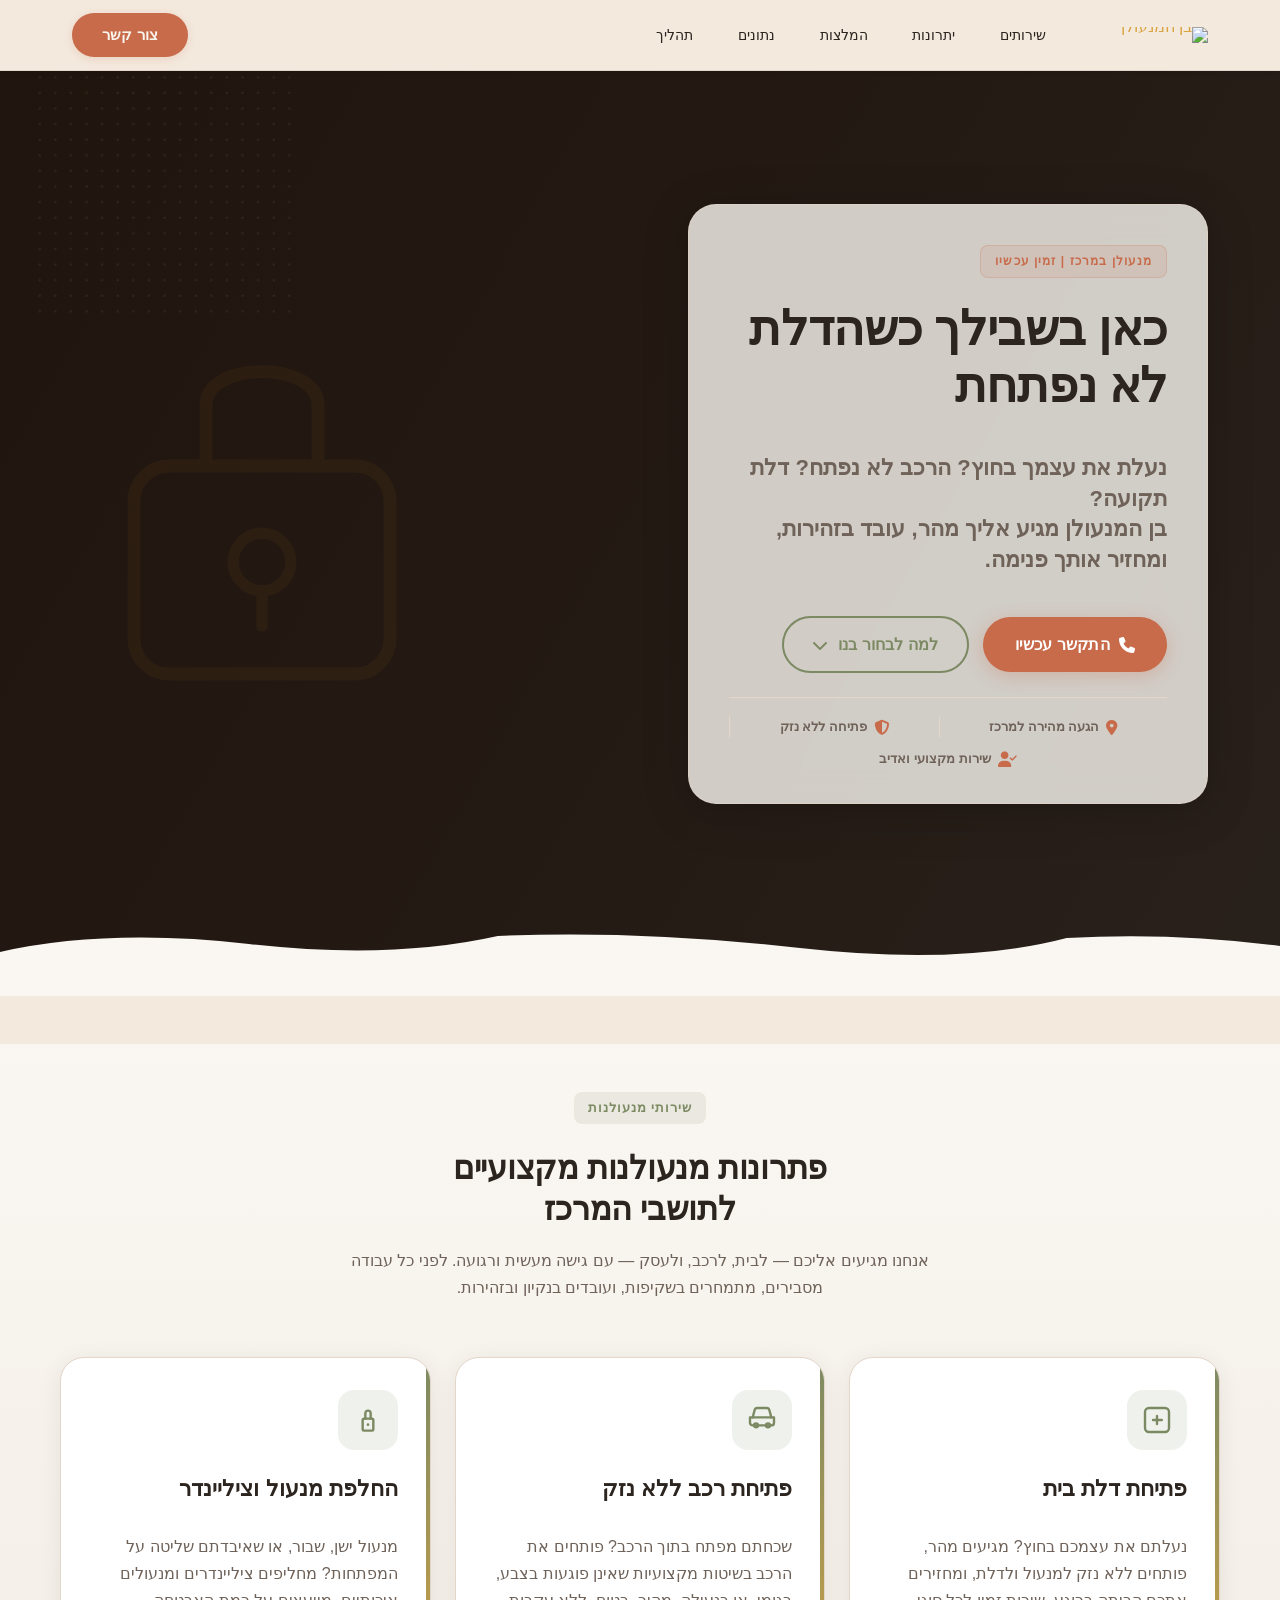
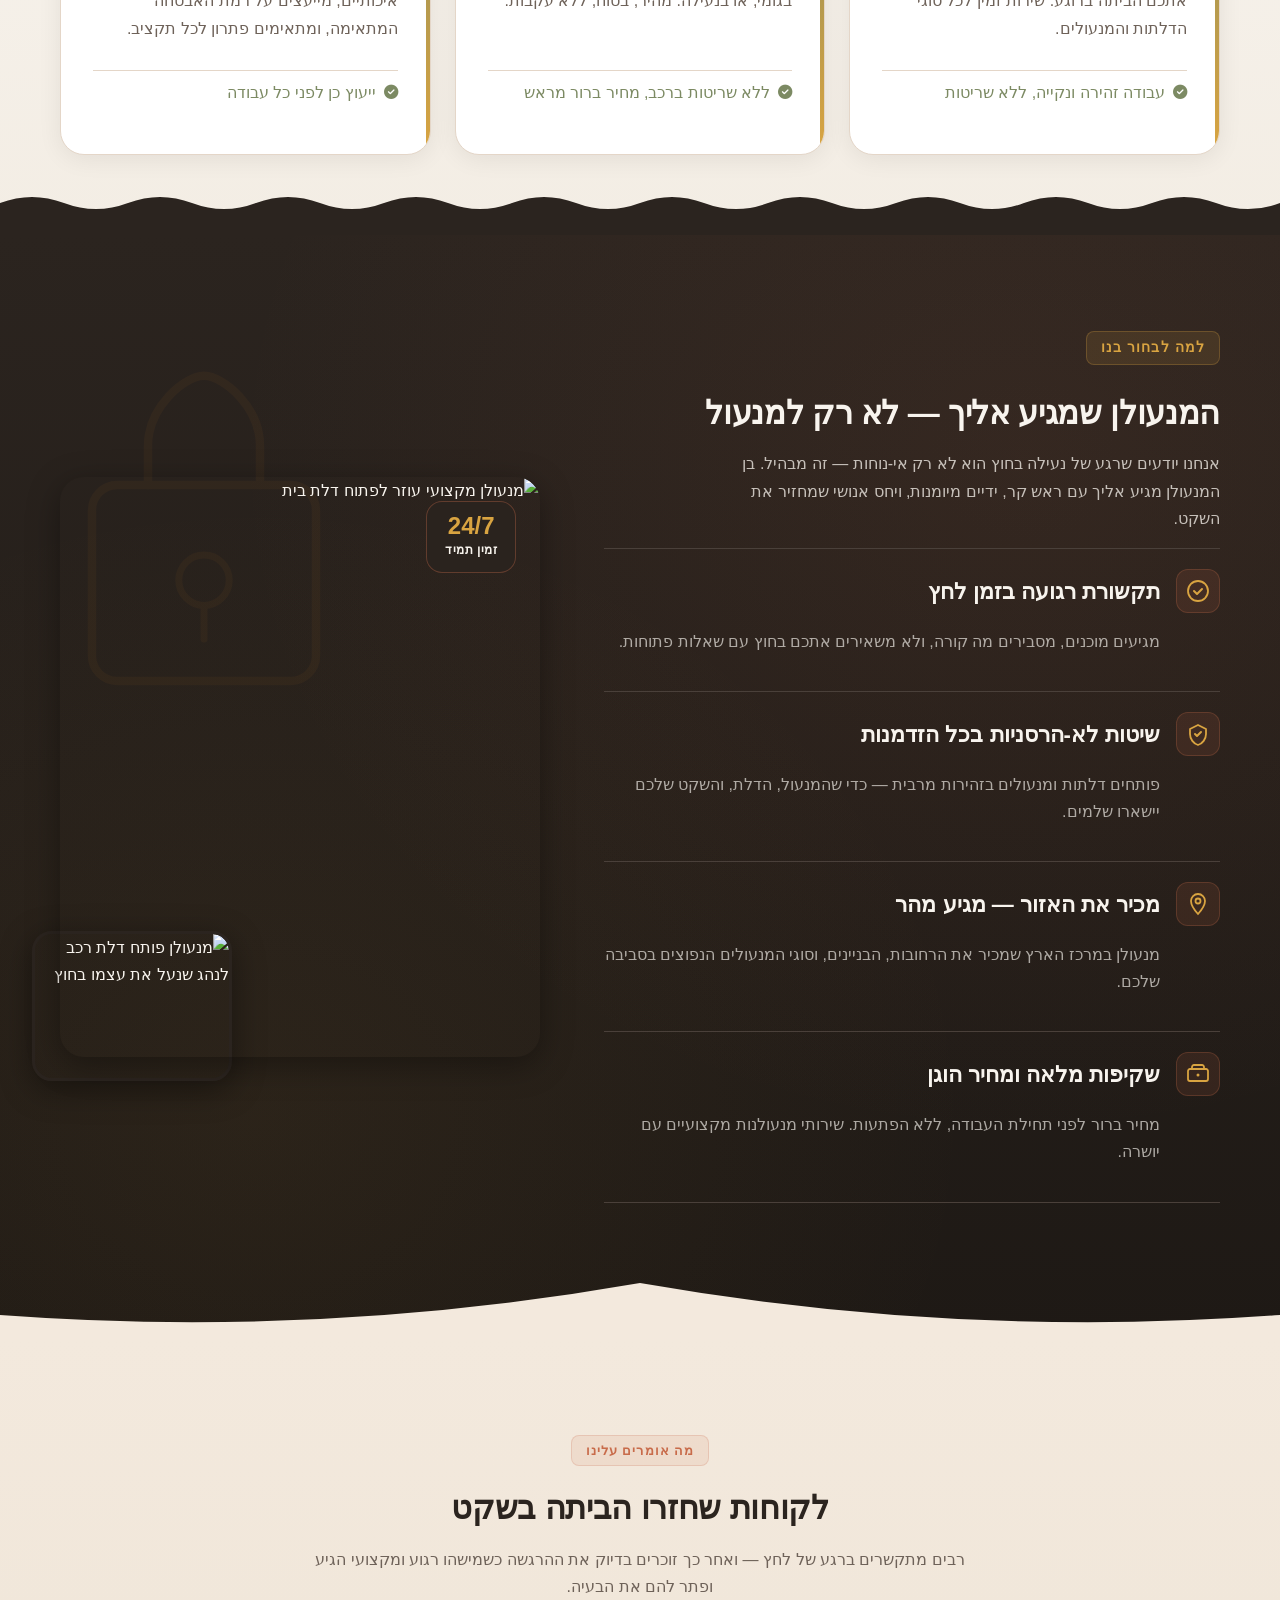
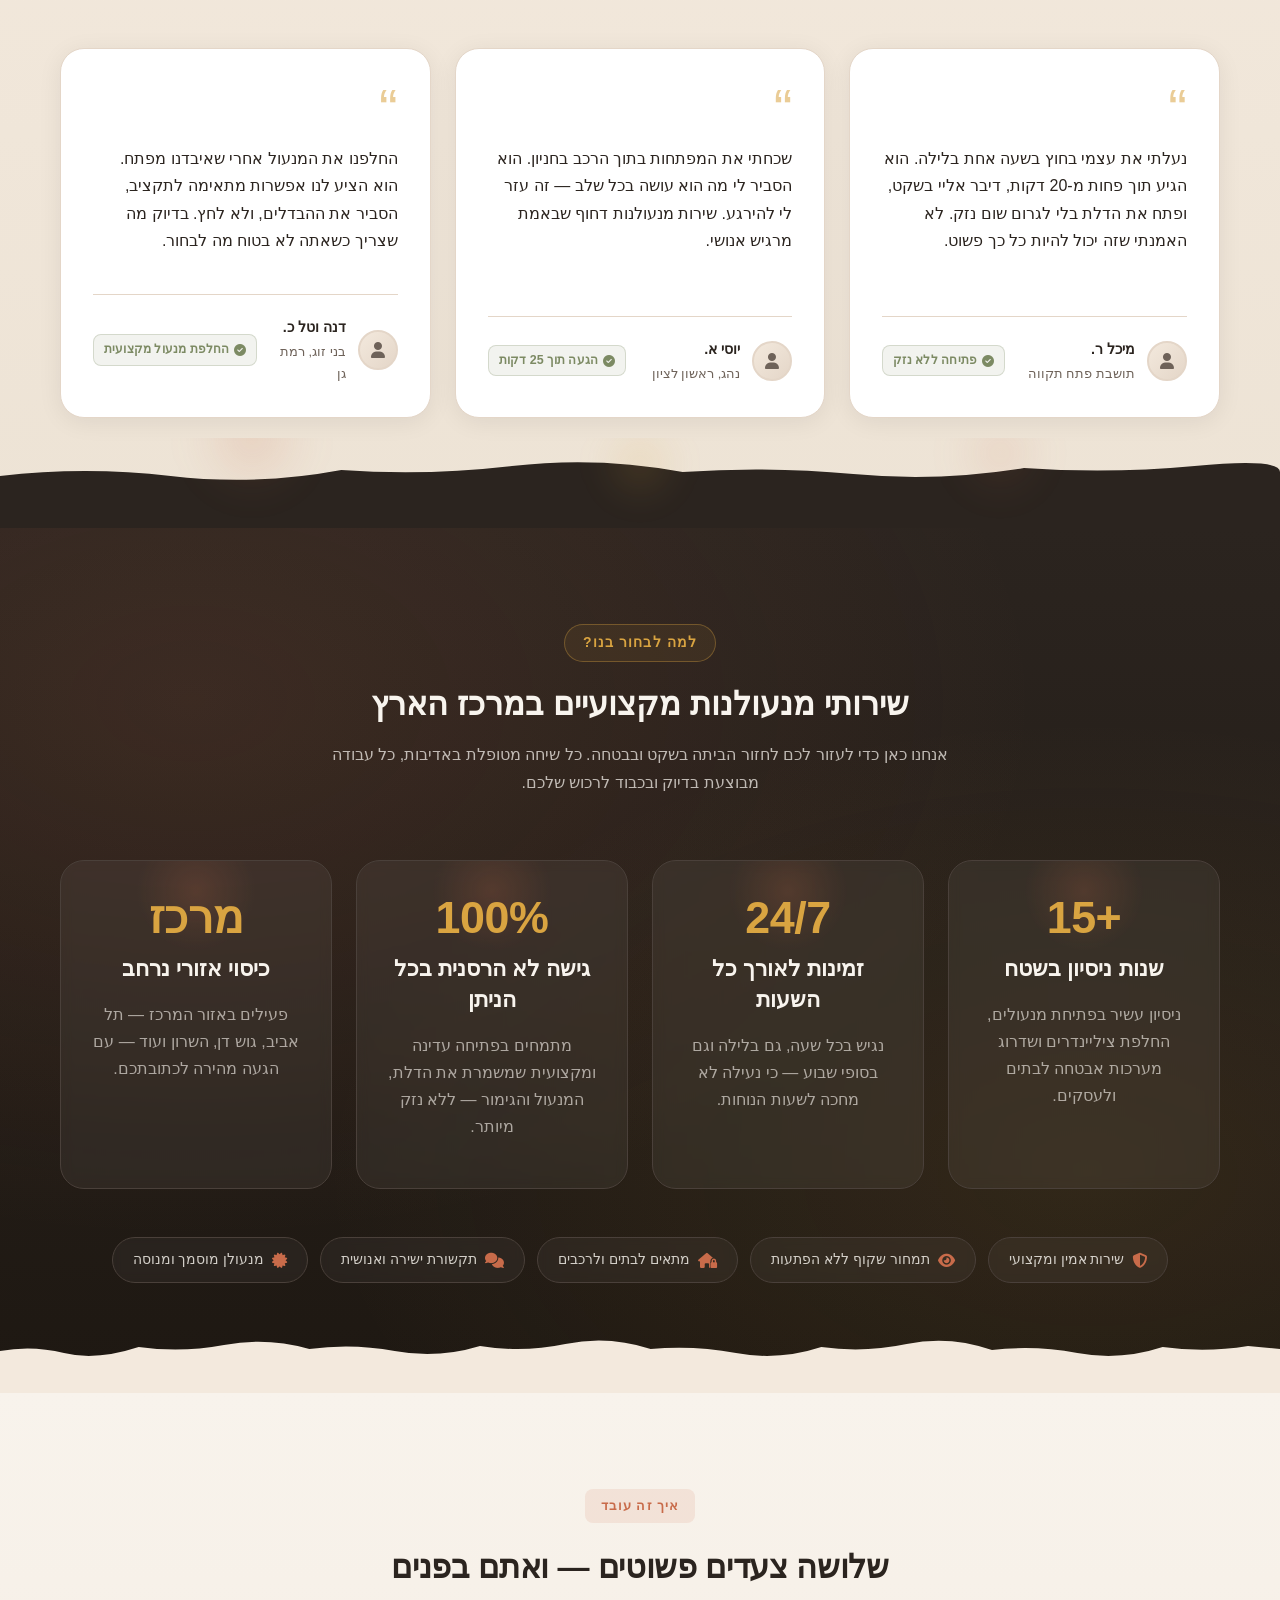
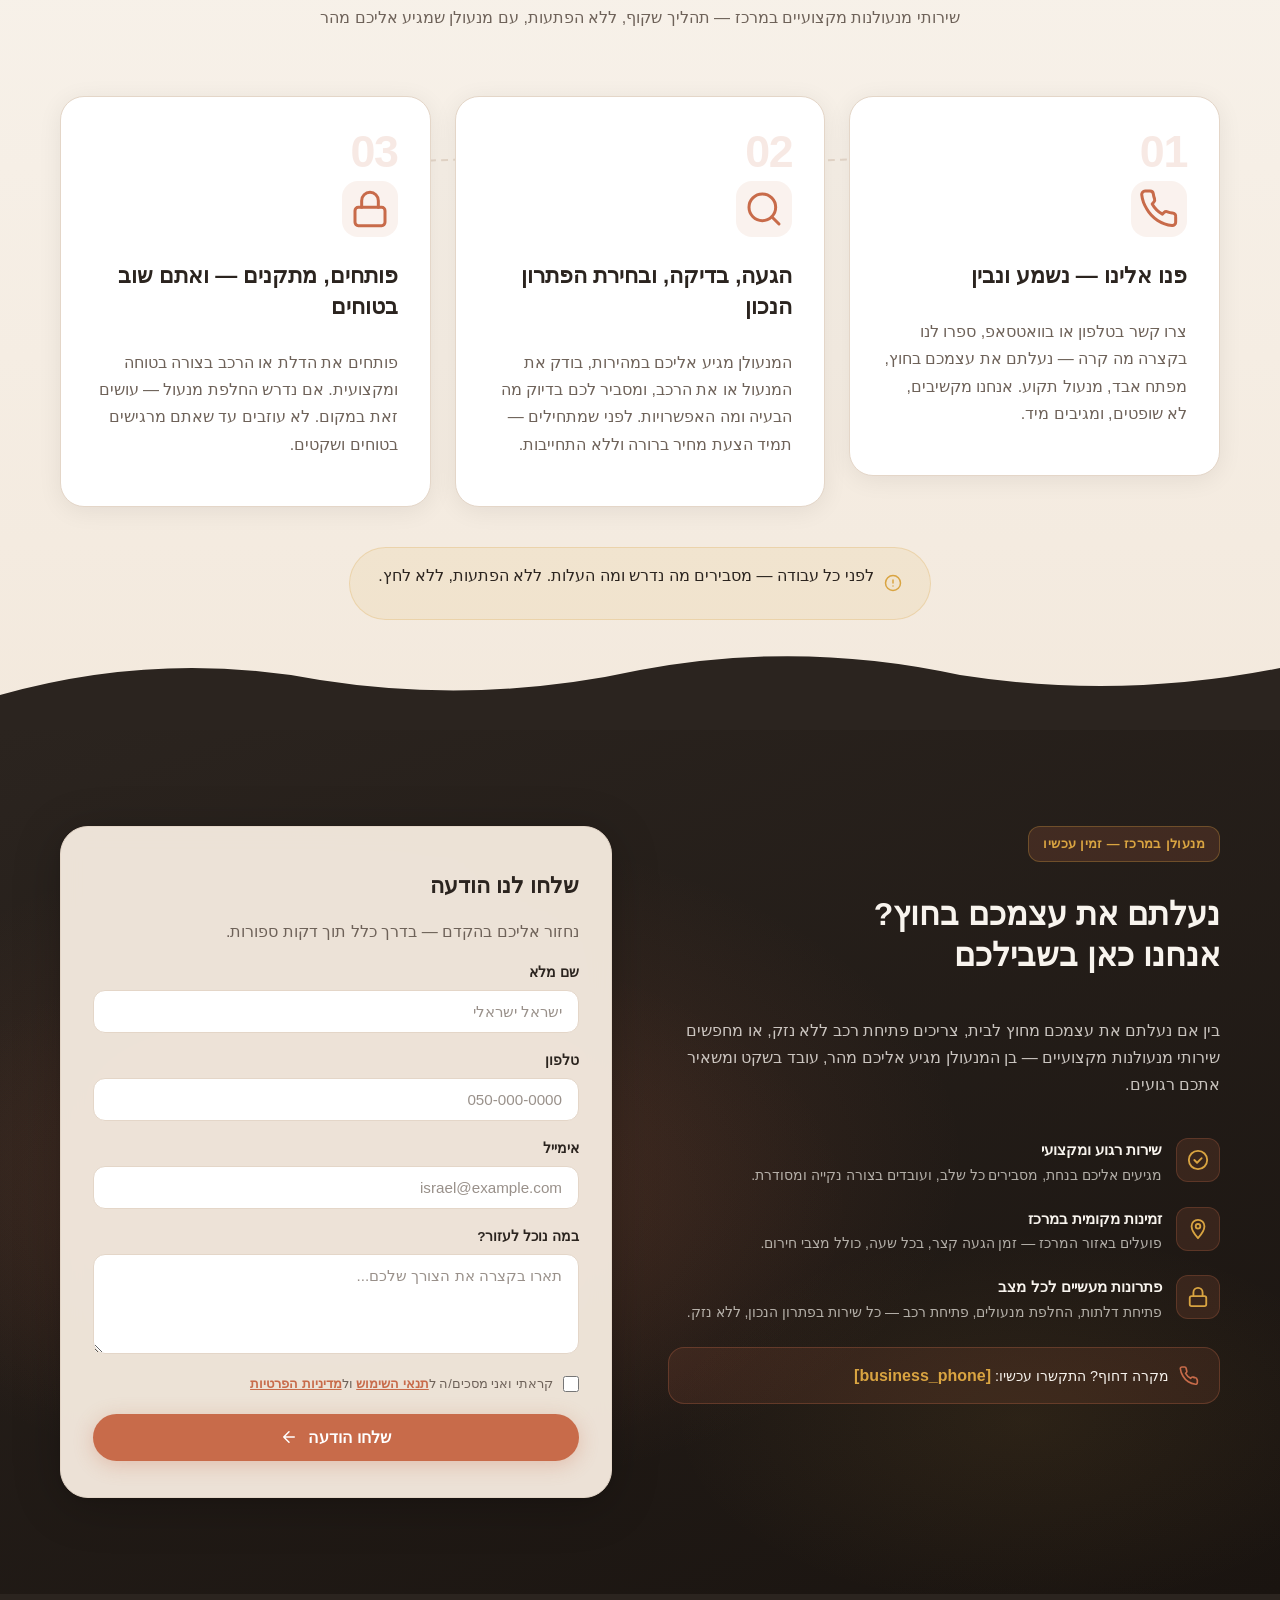
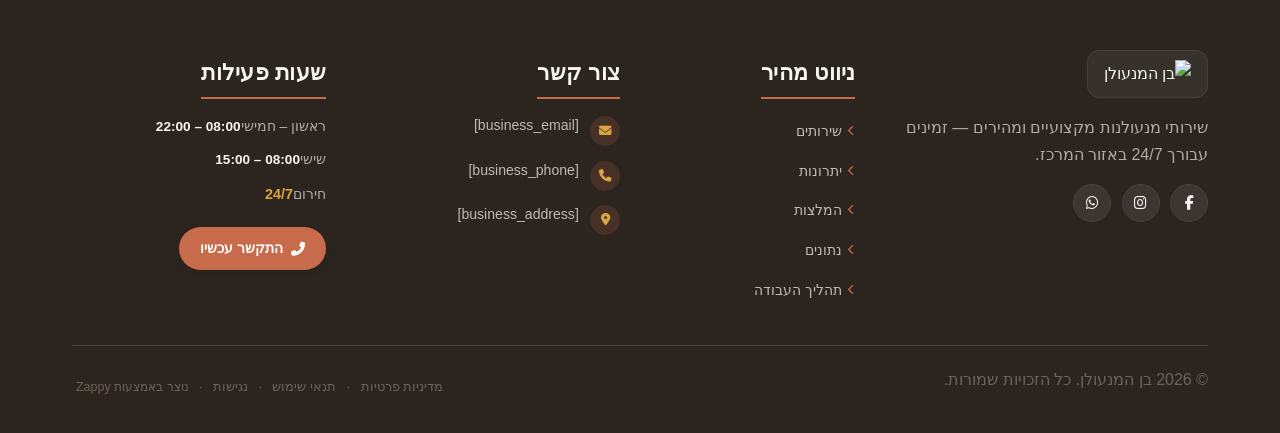
==== public/index.html @ 30208624 "Background sync: Progressive GitHub Sync" ====
<!DOCTYPE html>
<html lang="he" dir="rtl">
<head>
    <meta charset="UTF-8">
    <meta name="viewport" content="width=device-width, initial-scale=1.0">
    <meta name="robots" content="index, follow">
    <title>שירותי מנעולנות — בן המנעולן</title>
    <meta name="description" content="A locksmith business operating in the central region of Israel, providing professional lock and security services to local residents and businesses.">
    <meta name="keywords" content="שירותי מנעולנות, מנעולן דחוף 24 שעות, נעלתי את עצמי בחוץ, מנעולן במרכז">
    
    <!-- Favicons -->
    <link rel="icon" type="image/x-icon" href="/assets/favicon.ico">
    <link rel="icon" type="image/png" sizes="16x16" href="/assets/favicon-16x16.png">
    <link rel="icon" type="image/png" sizes="32x32" href="/assets/favicon-32x32.png">
    <link rel="icon" type="image/png" sizes="48x48" href="/assets/favicon-48x48.png">
    <link rel="icon" type="image/png" sizes="192x192" href="/assets/favicon-192x192.png">
    <link rel="icon" type="image/png" sizes="512x512" href="/assets/favicon-512x512.png">
    <link rel="apple-touch-icon" href="/assets/apple-touch-icon.png">
    <!-- Zappy Analytics -->
<script>
(function() {
  'use strict';
  
  // Configuration
  var config = {
    websiteId: '6fd82119-5682-4e25-93ad-52a0290fbf71',
    apiUrl: 'https://api.zappy5.com/api/analytics/track',
    sessionDuration: 30 * 60 * 1000, // 30 minutes
    visitorDuration: 30 * 24 * 60 * 60 * 1000, // 30 days
    trackPageViews: true,
    trackClicks: true,
    trackFormSubmissions: true
  };
  
  // Generate or retrieve persistent visitor ID (30 days)
  function getVisitorId() {
    var visitorKey = 'zappy_visitor_' + config.websiteId;
    var visitor = null;
    
    try {
      visitor = localStorage.getItem(visitorKey);
      if (visitor) {
        var visitorData = JSON.parse(visitor);
        var now = Date.now();
        
        // Check if visitor ID is still valid (30 days)
        if (now - visitorData.created < config.visitorDuration) {
          // Update last seen timestamp
          visitorData.lastSeen = now;
          localStorage.setItem(visitorKey, JSON.stringify(visitorData));
          return visitorData.id;
        }
      }
    } catch (e) {
      console.warn('Zappy Analytics: LocalStorage not available');
    }
    
    // Generate new visitor ID
    var newVisitorId = 'zv_' + Date.now() + '_' + Math.random().toString(36).substr(2, 9);
    
    try {
      localStorage.setItem(visitorKey, JSON.stringify({
        id: newVisitorId,
        created: Date.now(),
        lastSeen: Date.now()
      }));
    } catch (e) {
      // Continue without local storage
    }
    
    return newVisitorId;
  }
  
  // Generate or retrieve session ID (30 minutes)
  function getSessionId() {
    var sessionKey = 'zappy_session_' + config.websiteId;
    var session = null;
    
    try {
      session = sessionStorage.getItem(sessionKey);
      if (session) {
        var sessionData = JSON.parse(session);
        var now = Date.now();
        
        // Check if session is still valid
        if (now - sessionData.timestamp < config.sessionDuration) {
          // Update timestamp
          sessionData.timestamp = now;
          sessionStorage.setItem(sessionKey, JSON.stringify(sessionData));
          return sessionData.id;
        }
      }
    } catch (e) {
      console.warn('Zappy Analytics: SessionStorage not available');
    }
    
    // Generate new session ID
    var newSessionId = 'zs_' + Date.now() + '_' + Math.random().toString(36).substr(2, 9);
    
    try {
      sessionStorage.setItem(sessionKey, JSON.stringify({
        id: newSessionId,
        timestamp: Date.now()
      }));
    } catch (e) {
      // Continue without session storage
    }
    
    return newSessionId;
  }
  
  var visitorId = getVisitorId();
  var sessionId = getSessionId();
  
  // Track an event
  function trackEvent(eventType, data) {
    data = data || {};
    
    var eventData = {
      website_id: config.websiteId,
      event_type: eventType,
      page_path: window.location.pathname,
      referrer: document.referrer || 'direct',
      visitor_id: visitorId,
      session_id: sessionId,
      metadata: data
    };
    
    // Use sendBeacon if available (better for page unload events)
    if (navigator.sendBeacon) {
      var blob = new Blob([JSON.stringify(eventData)], { type: 'application/json' });
      navigator.sendBeacon(config.apiUrl, blob);
    } else {
      // Fallback to fetch
      fetch(config.apiUrl, {
        method: 'POST',
        headers: {
          'Content-Type': 'application/json'
        },
        body: JSON.stringify(eventData),
        keepalive: true
      }).catch(function(error) {
        console.warn('Zappy Analytics: Failed to track event', error);
      });
    }
  }
  
  // Track page view
  if (config.trackPageViews) {
    trackEvent('pageview', {
      title: document.title,
      url: window.location.href
    });
  }
  
  // Track clicks on important elements
  if (config.trackClicks) {
    document.addEventListener('click', function(e) {
      var target = e.target;
      
      // Track button clicks (counted as actions)
      if (target.tagName === 'BUTTON' || target.closest('button')) {
        var button = target.tagName === 'BUTTON' ? target : target.closest('button');
        trackEvent('click', {
          element: 'button',
          text: button.textContent.trim().substring(0, 100),
          id: button.id || null,
          class: button.className || null
        });
      }
      
      // Track link clicks (navigation - not counted as actions)
      else if (target.tagName === 'A' || target.closest('a')) {
        var link = target.tagName === 'A' ? target : target.closest('a');
        trackEvent('navigation', {
          element: 'link',
          text: link.textContent.trim().substring(0, 100),
          href: link.href,
          external: link.hostname !== window.location.hostname
        });
      }
    }, true);
  }
  
  // Track form submissions
  if (config.trackFormSubmissions) {
    document.addEventListener('submit', function(e) {
      var form = e.target;
      
      trackEvent('form_submit', {
        form_id: form.id || null,
        form_name: form.name || null,
        form_action: form.action || null,
        form_method: form.method || 'GET'
      });
    }, true);
  }
  
  // Track time on page (send on page unload)
  var pageLoadTime = Date.now();
  
  window.addEventListener('beforeunload', function() {
    var timeOnPage = Math.floor((Date.now() - pageLoadTime) / 1000); // in seconds
    
    trackEvent('page_unload', {
      time_on_page: timeOnPage,
      page_path: window.location.pathname
    });
  });
  
  // Expose tracking function globally for custom events
  window.zappyAnalytics = {
    track: trackEvent,
    getVisitorId: function() { return visitorId; },
    getSessionId: function() { return sessionId; }
  };
  
})();
</script>
<!-- End Zappy Analytics -->
    <meta property="og:title" content="שירותי מנעולנות — בן המנעולן">
    <meta property="og:description" content="A locksmith business operating in the central region of Israel, providing professional lock and security services to local residents and businesses.">
    <meta name="twitter:card" content="summary_large_image">
    <meta name="twitter:title" content="שירותי מנעולנות — בן המנעולן">
    <meta name="twitter:description" content="A locksmith business operating in the central region of Israel, providing professional lock and security services to local residents and businesses.">
    <meta property="og:type" content="website">
  <meta property="og:locale" content="he_IL">
  
  
  
  
  
  <link rel="stylesheet" href="https://cdnjs.cloudflare.com/ajax/libs/font-awesome/6.4.0/css/all.min.css">

    <!-- Favicons -->
    <link rel="icon" type="image/x-icon" href="/assets/favicon.ico">
    <link rel="icon" type="image/png" sizes="16x16" href="/assets/favicon-16x16.png">
    <link rel="icon" type="image/png" sizes="32x32" href="/assets/favicon-32x32.png">
    <link rel="icon" type="image/png" sizes="48x48" href="/assets/favicon-48x48.png">
    <link rel="icon" type="image/png" sizes="192x192" href="/assets/favicon-192x192.png">
    <link rel="icon" type="image/png" sizes="512x512" href="/assets/favicon-512x512.png">
    <link rel="apple-touch-icon" href="/assets/apple-touch-icon.png">
    <!-- Cookie Consent -->
    <link rel="stylesheet" href="https://cdn.jsdelivr.net/npm/vanilla-cookieconsent@3/dist/cookieconsent.css">
    <script src="https://cdn.jsdelivr.net/npm/vanilla-cookieconsent@3/dist/cookieconsent.umd.js"></script>
    <!-- Mickidum Accessibility Toolbar -->
    <script src="https://cdn.jsdelivr.net/gh/mickidum/acc_toolbar/acctoolbar/acctoolbar.min.js"></script>
    <link rel="stylesheet" href="/styles.css">

    <style id="zappy-dropdown-submenu-styles">
      /* ========== DESKTOP DROPDOWN SUBMENU STYLES ========== */
      /* Base styles for dropdown submenus - parent must be positioned */
      .nav-menu li:has(.sub-menu), nav li:has(.sub-menu), .navbar li:has(.sub-menu), #navMenu li:has(.sub-menu) { position: relative; }
      /* Submenu base - hidden by default */
      .nav-menu .sub-menu, nav .sub-menu, .navbar .sub-menu, #navMenu .sub-menu { display: block !important; position: absolute !important; top: 100%; left: 0; min-width: 220px; background: white; border-radius: 8px; box-shadow: 0 8px 25px rgba(0,0,0,0.15); padding: 8px 0; opacity: 0; visibility: hidden; transform: translateY(10px); transition: all 0.3s ease; z-index: 1000; list-style: none; pointer-events: none; }
      /* CRITICAL: Desktop hover styles to show dropdown */
      .nav-menu li:hover > .sub-menu, nav li:hover > .sub-menu, .navbar li:hover > .sub-menu, #navMenu li:hover > .sub-menu { opacity: 1 !important; visibility: visible !important; transform: translateY(0) !important; pointer-events: auto !important; }
      /* Submenu item styling */
      .sub-menu li { list-style: none; margin: 0; padding: 0; }
      .sub-menu a { display: block !important; padding: 10px 16px !important; color: var(--text-dark, #333) !important; font-weight: 500; text-decoration: none; white-space: nowrap; transition: background-color 0.2s; }
      .sub-menu .zappy-nav-child > a { padding-left: 28px !important; font-size: 0.9em !important; opacity: 0.85 !important; }
      [dir="rtl"] .sub-menu .zappy-nav-child > a, html[lang="he"] .sub-menu .zappy-nav-child > a, html[lang="ar"] .sub-menu .zappy-nav-child > a { padding-left: 10px !important; padding-right: 28px !important; }
      .sub-menu .zappy-nav-parent > a { font-weight: 600 !important; }
      .sub-menu a:hover { background-color: #f5f5f5; }
      /* RTL (Hebrew/Arabic) dropdown positioning */
      [dir="rtl"] .nav-menu .sub-menu, [dir="rtl"] nav .sub-menu, [dir="rtl"] .navbar .sub-menu, html[lang="he"] .nav-menu .sub-menu, html[lang="he"] nav .sub-menu, html[lang="he"] .navbar .sub-menu, html[lang="ar"] .nav-menu .sub-menu, html[lang="ar"] nav .sub-menu, html[lang="ar"] .navbar .sub-menu { left: auto !important; right: 0 !important; }
      /* Hide empty dropdown menus (exclude catalog sub-menus that use <a> children instead of <li>) */
      .sub-menu:empty, .sub-menu:not(:has(li:not(.zappy-hidden-menu-item))):not(:has(> a)), .sub-menu:not(:has(li)):not(:has(> a)) { display: none !important; opacity: 0 !important; visibility: hidden !important; pointer-events: none !important; }
      /* Desktop: show submenu on Menu Group hover */
      li:has(.menu-group-title):hover > .sub-menu { opacity: 1 !important; visibility: visible !important; transform: translateY(0) !important; pointer-events: auto !important; }
      /* Menu Group title styling */
      .nav-menu > li > .menu-group-title, #navMenu > li > .menu-group-title { display: inline-block; padding: 0.5rem 1rem; cursor: default; user-select: none; }
      
      /* ========== MOBILE SUBMENU STYLES ========== */
      @media (max-width: 768px) {
        .nav-menu .sub-menu, nav .sub-menu, .navbar .sub-menu, #navMenu .sub-menu { position: static !important; transform: none !important; box-shadow: none !important; background: transparent !important; max-height: 0; overflow: hidden; opacity: 0; visibility: hidden; transition: max-height 0.3s ease, opacity 0.3s ease; padding: 0 !important; border-radius: 0 !important; }
        .navbar .sub-menu.mobile-expanded, .nav-menu .sub-menu.mobile-expanded, #navMenu .sub-menu.mobile-expanded { max-height: none !important; overflow-y: visible !important; opacity: 1 !important; visibility: visible !important; padding: 8px 0 8px 16px !important; }
        [dir="rtl"] .sub-menu.mobile-expanded, html[lang="he"] .sub-menu.mobile-expanded { padding: 8px 16px 8px 0 !important; }
        /* Disable hover behavior on mobile */
        .nav-menu li:hover > .sub-menu, nav li:hover > .sub-menu, .navbar li:hover > .sub-menu, #navMenu li:hover > .sub-menu { opacity: 0; visibility: hidden; pointer-events: none; }
        .nav-menu li > .sub-menu.mobile-expanded, nav li > .sub-menu.mobile-expanded, .navbar li > .sub-menu.mobile-expanded, #navMenu li > .sub-menu.mobile-expanded { opacity: 1 !important; visibility: visible !important; pointer-events: auto !important; }
        .nav-menu li:has(.sub-menu), nav li:has(.sub-menu), .navbar li:has(.sub-menu), #navMenu li:has(.sub-menu) { display: flex !important; flex-wrap: wrap !important; align-items: center !important; position: relative !important; min-height: 44px !important; }
        .nav-menu li:has(.sub-menu) > a, nav li:has(.sub-menu) > a, .navbar li:has(.sub-menu) > a, #navMenu li:has(.sub-menu) > a { flex: 1 !important; min-width: 0 !important; }
        .nav-menu li:has(.sub-menu) > .menu-group-title, nav li:has(.sub-menu) > .menu-group-title, .navbar li:has(.sub-menu) > .menu-group-title, #navMenu li:has(.sub-menu) > .menu-group-title { flex: 1 !important; min-width: 0 !important; padding: 0 !important; line-height: inherit !important; }
        .nav-menu li:has(.sub-menu) > .sub-menu, nav li:has(.sub-menu) > .sub-menu, .navbar li:has(.sub-menu) > .sub-menu, #navMenu li:has(.sub-menu) > .sub-menu { flex-basis: 100% !important; width: 100% !important; }
        .nav-menu li:has(.sub-menu) > a [class*="chevron"], .nav-menu li:has(.sub-menu) > a [class*="arrow"], .nav-menu li:has(.sub-menu) > a .fa-chevron-down, .nav-menu li:has(.sub-menu) > a .fa-angle-down, nav li:has(.sub-menu) > a [class*="chevron"], nav li:has(.sub-menu) > a [class*="arrow"], #navMenu li:has(.sub-menu) > a [class*="chevron"], #navMenu li:has(.sub-menu) > a [class*="arrow"] { display: none !important; visibility: hidden !important; }
        .mobile-submenu-toggle { display: flex !important; align-items: center !important; justify-content: center !important; width: 44px !important; height: auto !important; background: transparent !important; border: none !important; cursor: pointer !important; color: var(--text-dark) !important; position: static !important; flex-shrink: 0 !important; align-self: stretch !important; z-index: 2 !important; padding: 0 !important; margin: 0 !important; }
        .mobile-submenu-toggle::after { content: '' !important; width: 0 !important; height: 0 !important; border-left: 6px solid transparent !important; border-right: 6px solid transparent !important; border-top: 7px solid currentColor !important; transition: transform 0.3s ease !important; }
        .mobile-submenu-toggle.expanded::after { transform: rotate(180deg) !important; }
        .sub-menu a { padding: 10px 0 !important; display: block !important; color: var(--text-dark) !important; white-space: normal !important; }
        .sub-menu .zappy-nav-child > a { padding-left: 28px !important; font-size: 0.9em !important; opacity: 0.85 !important; }
        [dir="rtl"] .sub-menu .zappy-nav-child > a, html[lang="he"] .sub-menu .zappy-nav-child > a, html[lang="ar"] .sub-menu .zappy-nav-child > a { padding-left: 0 !important; padding-right: 28px !important; }
        .sub-menu .zappy-nav-parent > a { font-weight: 600 !important; }
        .nav-menu.active, #navMenu.active { max-width: 100vw !important; overflow-x: hidden !important; box-sizing: border-box !important; }
        .navbar .sub-menu li a, nav.navbar .sub-menu li a, .zappy-products-dropdown .sub-menu a { color: var(--text-dark) !important; }
      }
      @media (min-width: 769px) { .mobile-submenu-toggle { display: none !important; } }
    </style>

    <style id="zappy-widget-visibility">
      #mic-access-tool-general-button, .mic-access-tool-general-button,
      #mic-init-access-tool .mic-access-tool-general-button, #mic-init-access-tool #mic-access-tool-general-button,
      ._access-icon, #mic-access-tool-box, .mic-access-tool-box,
      #mic-init-access-tool #mic-access-tool-box, div[id*="mic-access-tool-box"], ._access-menu {
        display: none !important; visibility: hidden !important; opacity: 0 !important; pointer-events: none !important;
      }
    </style>
</head>
<body>

  <nav class="navbar" dir="rtl">
  <button class="mobile-toggle" id="mobileToggle" aria-label="Menu">
    <svg class="hamburger-icon" width="24" height="24" viewBox="0 0 24 24" fill="none">
      <path d="M3 12h18M3 6h18M3 18h18" stroke="currentColor" stroke-width="2" stroke-linecap="round"></path>
    </svg>
    <svg class="close-icon" width="24" height="24" viewBox="0 0 24 24" fill="none" style="display: none;">
      <path d="M18 6L6 18M6 6l12 12" stroke="currentColor" stroke-width="2" stroke-linecap="round"></path>
    </svg>
  </button>

  <button class="phone-header-btn" data-phone="[business_phone]" aria-label="Call">
    <svg width="20" height="20" viewBox="0 0 24 24" fill="currentColor">
      <path d="M22 16.92v3a2 2 0 0 1-2.18 2 19.79 19.79 0 0 1-8.63-3.07 19.5 19.5 0 0 1-6-6 19.79 19.79 0 0 1-3.07-8.67A2 2 0 0 1 4.11 2h3a2 2 0 0 1 2 1.72 12.84 12.84 0 0 0 .7 2.81 2 2 0 0 1-.45 2.11L8.09 9.91a16 16 0 0 0 6 6l1.27-1.27a2 2 0 0 1 2.11-.45 12.84 12.84 0 0 0 2.81.7A2 2 0 0 1 22 16.92z"></path>
    </svg>
  </button>

  <div class="nav-container">
    <div class="nav-right-group"><div class="nav-brand">
      <a href="/" class="logo-link">
        <img src="/assets/logo.webp" alt="בן המנעולן" class="logo">
      </a>
    </div><ul class="nav-menu" id="navMenu"><li><a href="#services">שירותים</a></li><li><a href="#benefits">יתרונות</a></li><li><a href="#testimonials">המלצות</a></li><li><a href="#stats">נתונים</a></li><li><a href="#process">תהליך</a></li></ul></div>

    

    <div class="nav-cta-container">
      <a href="#contact" class="nav-cta-btn">צור קשר</a>
    </div>
  </div>
</nav>
<script>

// Navbar Mobile Menu Toggle and Contrast Fix
(function() {
  // Use 'load' event instead of 'DOMContentLoaded' to ensure we run AFTER all other scripts
  window.addEventListener('load', function() {
    
    // FIX MOBILE BUTTON CONTRAST
    // Detect navbar background color and apply contrasting color to mobile buttons
    const navbar = document.querySelector('.navbar, nav, header');
    if (!navbar) {
      console.log('[Navbar] Navbar element not found');
      return;
    }
    
    // DECLARE VARIABLES EARLY to avoid Temporal Dead Zone errors
    // These are used in multiple places below
    let mobileToggle = document.getElementById('mobileToggle') ||
                       document.querySelector('.mobile-toggle') ||
                       document.querySelector('.hamburger') ||
                       document.querySelector('.hamburger-menu') ||
                       document.querySelector('.menu-toggle') ||
                       document.querySelector('.burger-menu') ||
                       document.querySelector('[aria-label="Menu"]') ||
                       document.querySelector('[aria-label="תפריט"]');
    
    const phoneBtn = document.querySelector('.phone-header-btn');
    
    const computedStyle = window.getComputedStyle(navbar);
    let bgColor = computedStyle.backgroundColor;
    
    console.log('[Navbar] Initial navbar background:', bgColor);
    
    // Check if background is transparent or rgba with 0 alpha
    const isTransparent = bgColor === 'transparent' || 
                         bgColor === 'rgba(0, 0, 0, 0)' ||
                         (bgColor.startsWith('rgba') && bgColor.includes(', 0)'));
    
    if (isTransparent) {
      // Check for background-image or gradient
      const bgImage = computedStyle.backgroundImage;
      if (bgImage && bgImage !== 'none') {
        console.log('[Navbar] Navbar has background image/gradient, using dark text');
        bgColor = 'rgb(240, 240, 240)'; // Assume light background
      } else {
        // Transparent navbar - check body background
        const bodyBg = window.getComputedStyle(document.body).backgroundColor;
        console.log('[Navbar] Navbar transparent, using body background:', bodyBg);
        bgColor = bodyBg;
      }
    }
    
    // Calculate luminance to determine if background is light or dark
    const rgb = bgColor.match(/\d+/g);
    if (rgb && rgb.length >= 3) {
      const r = parseInt(rgb[0]);
      const g = parseInt(rgb[1]);
      const b = parseInt(rgb[2]);
      const luminance = (0.299 * r + 0.587 * g + 0.114 * b) / 255;
      
      // Mobile button colors are set by Claude's AI-generated CSS (same as .nav-menu a)
      // No dynamic color overrides needed - colors come from the generated navbar CSS
      console.log('[Navbar] Mobile button colors preserved from Claude CSS (luminance:', luminance.toFixed(2) + ')');
      
      // FIX ICON SIZES - Ensure SVGs are properly sized and visible
      // INJECT CRITICAL CSS TO OVERRIDE ANY CONFLICTING RULES
      const criticalCSS = document.createElement('style');
      criticalCSS.id = 'zappy-mobile-nav-fix';
      const htmlLang = document.documentElement.lang || 'en';
      const htmlDir = document.documentElement.dir || 'ltr';
      // Check both dir attribute AND lang for RTL detection
      // dir="rtl" is the most reliable indicator
      const isRTL = htmlDir === 'rtl' || htmlLang === 'he' || htmlLang === 'ar';
      
      criticalCSS.textContent = `
        /* Hide mobile buttons on desktop, show only on mobile */
        @media (min-width: 769px) {
          .mobile-toggle,
          .phone-header-btn {
            display: none !important;
          }
        }
        
        /* Show and position mobile buttons correctly on mobile */
        @media (max-width: 768px) {
          .mobile-toggle,
          .phone-header-btn {
            position: absolute !important;
            top: 50% !important;
            transform: translateY(-50%) !important;
            z-index: 1001 !important;
            display: flex !important;
            align-items: center !important;
            justify-content: center !important;
            width: 36px !important;
            height: 36px !important;
            border-radius: 50% !important;
            border: none !important;
            cursor: pointer !important;
            padding: 6px !important;
            background: none !important;
            color: var(--nav-text, var(--text-dark)) !important;
          }
          
          /* LTR positioning (default): hamburger LEFT, phone RIGHT */
          html:not([dir="rtl"]):not([lang="he"]):not([lang="ar"]) .mobile-toggle,
          html[dir="ltr"] .mobile-toggle {
            left: 12px !important;
            right: auto !important;
          }
          html:not([dir="rtl"]):not([lang="he"]):not([lang="ar"]) .phone-header-btn,
          html[dir="ltr"] .phone-header-btn {
            right: 12px !important;
            left: auto !important;
          }
          
          /* RTL positioning: hamburger RIGHT, phone LEFT */
          html[dir="rtl"] .mobile-toggle,
          html[lang="he"] .mobile-toggle,
          html[lang="ar"] .mobile-toggle {
            right: 12px !important;
            left: auto !important;
          }
          html[dir="rtl"] .phone-header-btn,
          html[lang="he"] .phone-header-btn,
          html[lang="ar"] .phone-header-btn {
            left: 12px !important;
            right: auto !important;
          }
          
          /* CRITICAL: Ensure nav-container has min-height on mobile */
          /* All children are positioned absolutely/fixed on mobile, so height:auto collapses to 0 */
          .nav-container {
            min-height: 70px !important;
            position: relative !important;
          }
          
          /* Ensure SVG icons are properly sized and inherit color */
          .mobile-toggle svg,
          .phone-header-btn svg {
            width: 24px !important;
            height: 24px !important;
            /* Don't force display - let JavaScript control hamburger/close toggle */
          }
          
          /* Reset nav-cta-container on mobile - remove desktop box-shadow/padding */
          /* that creates a visible ghost box when CTA button is hidden */
          .nav-cta-container {
            box-shadow: none !important;
            padding: 0 !important;
          }
          
          /* Hide nav-cta-container entirely on mobile when there's no lang-switcher */
          /* (only the CTA button is inside, and it's hidden on mobile) */
          .nav-cta-container:not(:has(.lang-switcher)) {
            display: none !important;
          }
          
          /* CRITICAL: Prevent hero image fade gradient from bleeding over headline text */
          /* The .image-fade-gradient has bottom: -30px (extends below parent) */
          /* On mobile stacked layout, this overlaps the h1 text below the image */
          .hero-image-column {
            overflow: hidden !important;
          }
          .image-fade-gradient {
            bottom: 0 !important;
          }
          
          /* Hide desktop language switcher on mobile - hamburger menu handles it */
          /* High specificity to override stored CSS */
          .lang-switcher,
          .nav-cta-container .lang-switcher,
          .nav-container .lang-switcher,
          .navbar .lang-switcher,
          .navbar .nav-cta-container .lang-switcher {
            display: none !important;
          }
        }
      `;
      
      // Remove existing fix if present and inject new one
      const existing = document.getElementById('zappy-mobile-nav-fix');
      if (existing) existing.remove();
      document.head.appendChild(criticalCSS);
      
      console.log('[Navbar] Critical CSS injected for mobile nav positioning');
      
      // ONLY apply inline positioning styles on mobile viewport
      // On desktop, the CSS handles hiding these buttons with display: none
      // Inline styles were breaking desktop layout by overriding CSS
      const isMobileViewport = window.innerWidth <= 768;
      
      if (mobileToggle) {
        // Icon sizing applies to all viewports for consistency
        const hamburgerIcon = mobileToggle.querySelector('.hamburger-icon');
        const closeIcon = mobileToggle.querySelector('.close-icon');
        
        if (hamburgerIcon) {
          hamburgerIcon.style.setProperty('width', '24px', 'important');
          hamburgerIcon.style.setProperty('height', '24px', 'important');
          hamburgerIcon.style.setProperty('display', 'block', 'important'); // Show hamburger by default
        }
        if (closeIcon) {
          closeIcon.style.setProperty('width', '24px', 'important');
          closeIcon.style.setProperty('height', '24px', 'important');
          closeIcon.style.setProperty('display', 'none', 'important'); // Hide close icon by default
        }
        
        // ONLY set positioning inline styles on mobile
        if (isMobileViewport) {
          mobileToggle.style.setProperty('position', 'absolute', 'important');
          mobileToggle.style.setProperty('top', '50%', 'important');
          mobileToggle.style.setProperty('transform', 'translateY(-50%)', 'important');
          mobileToggle.style.setProperty('z-index', '1001', 'important');
          
          // Clear any inline left/right so CSS can take over based on html[dir]
          mobileToggle.style.removeProperty('left');
          mobileToggle.style.removeProperty('right');
          
          console.log('[Navbar] Mobile toggle positioning applied (mobile viewport)');
        } else {
          // On desktop, clear any positioning styles to let CSS handle it
          mobileToggle.style.removeProperty('position');
          mobileToggle.style.removeProperty('top');
          mobileToggle.style.removeProperty('transform');
          mobileToggle.style.removeProperty('z-index');
          mobileToggle.style.removeProperty('left');
          mobileToggle.style.removeProperty('right');
          console.log('[Navbar] Desktop viewport - cleared mobile toggle inline positioning');
        }
      }
      
      if (phoneBtn) {
        // Icon sizing applies to all viewports
        const phoneIcon = phoneBtn.querySelector('svg');
        if (phoneIcon) {
          phoneIcon.style.width = '24px';
          phoneIcon.style.height = '24px';
          phoneIcon.setAttribute('width', '24');
          phoneIcon.setAttribute('height', '24');
        }
        
        // ONLY set positioning inline styles on mobile
        if (isMobileViewport) {
          phoneBtn.style.setProperty('position', 'absolute', 'important');
          phoneBtn.style.setProperty('top', '50%', 'important');
          phoneBtn.style.setProperty('transform', 'translateY(-50%)', 'important');
          phoneBtn.style.setProperty('z-index', '1001', 'important');
          
          // Clear any inline left/right so CSS can take over based on html[dir]
          phoneBtn.style.removeProperty('left');
          phoneBtn.style.removeProperty('right');
          
          console.log('[Navbar] Phone button positioning applied (mobile viewport)');
        } else {
          // On desktop, clear any positioning styles to let CSS handle it
          phoneBtn.style.removeProperty('position');
          phoneBtn.style.removeProperty('top');
          phoneBtn.style.removeProperty('transform');
          phoneBtn.style.removeProperty('z-index');
          phoneBtn.style.removeProperty('left');
          phoneBtn.style.removeProperty('right');
          console.log('[Navbar] Desktop viewport - cleared phone button inline positioning');
        }
      }
    } else {
      console.log('[Navbar] Could not parse background color:', bgColor);
    }
    
    // MOBILE MENU TOGGLE
    // Re-query in case DOM changed (mobileToggle already declared at top of function)
    mobileToggle = document.getElementById('mobileToggle') ||
                   document.querySelector('.mobile-toggle') ||
                   document.querySelector('.hamburger') ||
                   document.querySelector('.hamburger-menu') ||
                   document.querySelector('.menu-toggle') ||
                   document.querySelector('.burger-menu') ||
                   document.querySelector('[aria-label="Menu"]') ||
                   document.querySelector('[aria-label="תפריט"]');
    
    // EXPANDED SEARCH: Find nav menu by ID or class
    const navMenu = document.getElementById('navMenu') ||
                  document.querySelector('.nav-menu') ||
                  document.querySelector('.nav-links') ||
                  document.querySelector('nav ul:not(.submenu)');
    
    if (!mobileToggle || !navMenu) {
      console.log('[Navbar] Mobile toggle or menu not found:', { toggle: !!mobileToggle, menu: !!navMenu });
      return;
    }
    
    // Ensure navMenu has ID for CSS targeting
    if (!navMenu.id) {
      navMenu.id = 'navMenu';
    }
    
    console.log('[Navbar] Initializing mobile menu...');
    
    // Remove any existing event listeners by cloning the button
    const newToggle = mobileToggle.cloneNode(true);
    mobileToggle.parentNode.replaceChild(newToggle, mobileToggle);
    
    // Toggle menu on button click - use newToggle now
    newToggle.addEventListener('click', function(e) {
      e.preventDefault();
      e.stopPropagation();
      
      const hamburgerIcon = this.querySelector('.hamburger-icon');
      const closeIcon = this.querySelector('.close-icon');
      const isActive = navMenu.classList.contains('active');
      
      if (isActive) {
        // Close menu
        navMenu.classList.remove('active');
        if (hamburgerIcon) hamburgerIcon.style.setProperty('display', 'block', 'important');
        if (closeIcon) closeIcon.style.setProperty('display', 'none', 'important');
        document.body.style.overflow = '';
        console.log('[Navbar] Menu closed');
      } else {
        // Open menu
        navMenu.classList.add('active');
        if (hamburgerIcon) hamburgerIcon.style.setProperty('display', 'none', 'important');
        if (closeIcon) closeIcon.style.setProperty('display', 'block', 'important');
        document.body.style.overflow = 'hidden';
        console.log('[Navbar] Menu opened');
      }
    });
    
    // Close menu when clicking nav links (but NOT dropdown toggles)
    const navLinks = navMenu.querySelectorAll('a');
    navLinks.forEach(function(link) {
      link.addEventListener('click', function() {
        // Don't close if it's a dropdown child (unless it's a real navigation link)
        if (this.getAttribute('href') === '#') return;
        
        const hamburgerIcon = newToggle.querySelector('.hamburger-icon');
        const closeIcon = newToggle.querySelector('.close-icon');
        
        navMenu.classList.remove('active');
        if (hamburgerIcon) hamburgerIcon.style.setProperty('display', 'block', 'important');
        if (closeIcon) closeIcon.style.setProperty('display', 'none', 'important');
        document.body.style.overflow = '';
        console.log('[Navbar] Menu closed (link clicked)');
      });
    });
    
    // DROPDOWN MENU TOGGLE (for mobile and touch devices)
    var dropdownToggles = navMenu.querySelectorAll('.dropdown-toggle');
    dropdownToggles.forEach(function(toggle) {
      toggle.addEventListener('click', function(e) {
        e.preventDefault();
        e.stopPropagation();
        var parent = this.closest('.nav-dropdown');
        if (!parent) return;
        
        // Close other open dropdowns at the same level
        var siblings = parent.parentNode.querySelectorAll('.nav-dropdown.open');
        siblings.forEach(function(sib) {
          if (sib !== parent) sib.classList.remove('open');
        });
        
        parent.classList.toggle('open');
        console.log('[Navbar] Dropdown toggled:', parent.classList.contains('open') ? 'open' : 'closed');
      });
    });
    
    // Close dropdowns when clicking outside
    document.addEventListener('click', function(e) {
      if (!e.target.closest('.nav-dropdown')) {
        var openDropdowns = document.querySelectorAll('.nav-dropdown.open');
        openDropdowns.forEach(function(dd) { dd.classList.remove('open'); });
      }
    });
    
    console.log('[Navbar] Dropdown handlers initialized for ' + dropdownToggles.length + ' dropdowns');
    
    // Phone button functionality (phoneBtn already declared at top of function)
    if (phoneBtn) {
      phoneBtn.addEventListener('click', function() {
        // Get phone number from placeholder in page or use default
        const phoneLinks = document.querySelectorAll('a[href^="tel:"]');
        const phoneNumber = phoneLinks.length > 0 
          ? phoneLinks[0].getAttribute('href').replace('tel:', '')
          : '[business_phone]';
        
        window.location.href = 'tel:' + phoneNumber;
        console.log('[Navbar] Phone button clicked');
      });
    }
    
    console.log('[Navbar] Mobile menu initialized successfully');
    
    // === WHATSAPP BUTTON VISIBILITY FIX ===
    // Ensure WhatsApp floating button is hidden on desktop and visible on mobile
    // IMPORTANT: Only target the floating button by its class, NOT generic wa.me links
    const handleWhatsAppVisibility = function() {
      const whatsappBtn = document.querySelector('.whatsapp-float');
      if (whatsappBtn) {
        const isDesktop = window.innerWidth >= 769;
        if (isDesktop) {
          whatsappBtn.style.setProperty('display', 'none', 'important');
          whatsappBtn.style.setProperty('visibility', 'hidden', 'important');
          whatsappBtn.style.setProperty('opacity', '0', 'important');
          whatsappBtn.style.setProperty('pointer-events', 'none', 'important');
          console.log('[WhatsApp] Button hidden on desktop');
        } else {
          whatsappBtn.style.removeProperty('display');
          whatsappBtn.style.removeProperty('visibility');
          whatsappBtn.style.removeProperty('opacity');
          whatsappBtn.style.removeProperty('pointer-events');
          console.log('[WhatsApp] Button visible on mobile');
        }
      }
    };
    
    // Run on load
    handleWhatsAppVisibility();
    
    // Run on resize with debouncing
    let resizeTimer;
    window.addEventListener('resize', function() {
      clearTimeout(resizeTimer);
      resizeTimer = setTimeout(handleWhatsAppVisibility, 100);
    });
  });
})();

</script>
  
  <main>
    <section class="index-hero-section" data-layout-spec="בית-hero" dir="rtl" data-hero-type="fullscreen-scrim">
  <!-- Background Image -->
  <div class="index-hero-bg">
    <img data-hero-bg="true" data-placeholder="index-hero-image-1" data-context="Warm cinematic lifestyle photo of a friendly Israeli locksmith in casual professional attire helping a family at their front door in natural daylight, soft background blur, central Israel suburban neighborhood, calm reassuring mood, golden hour light, wide angle showing the door and locksmith at work" width="1200" height="700" src="/assets/site-index-hero-image-1.webp" alt="מנעולן מקצועי עוזר ללקוח בפתיחת דלת בית">
  </div>

  <!-- Scrim Overlay -->
  <div class="index-hero-scrim" aria-hidden="true"></div>

  <!-- Decorative: subtle dot grid -->
  <svg class="index-hero-dot-grid" aria-hidden="true" data-no-icon-edit="true" xmlns="http://www.w3.org/2000/svg" width="300" height="300" viewBox="0 0 300 300">
    <defs>
      <pattern id="dotgrid" x="0" y="0" width="18" height="18" patternUnits="userSpaceOnUse">
        <circle cx="2" cy="2" r="1.5" fill="#C8A87A" fill-opacity="0.18"></circle>
      </pattern>
    </defs>
    <rect width="300" height="300" fill="url(#dotgrid)"></rect>
  </svg>

  <!-- Decorative: lock watermark -->
  <svg class="index-hero-lock-watermark" aria-hidden="true" data-no-icon-edit="true" xmlns="http://www.w3.org/2000/svg" viewBox="0 0 200 260" fill="none">
    <rect x="20" y="110" width="160" height="130" rx="22" stroke="#D4822A" stroke-width="8" fill="none"></rect>
    <path d="M65 110 V72 C65 44 135 44 135 72 V110" stroke="#D4822A" stroke-width="8" fill="none" stroke-linecap="round"></path>
    <circle cx="100" cy="170" r="18" stroke="#D4822A" stroke-width="7" fill="none"></circle>
    <line x1="100" y1="188" x2="100" y2="210" stroke="#D4822A" stroke-width="7" stroke-linecap="round"></line>
  </svg>

  <!-- Hero Content Container -->
  <div class="index-hero-container">
    <div class="index-hero-card">
      <!-- Card Content -->
      <div class="index-hero-text">
        <span class="index-hero-label">מנעולן במרכז | זמין עכשיו</span>
        <h1 class="index-hero-h1">כאן בשבילך כשהדלת<br>לא נפתחת</h1>
        <h3 class="index-hero-subtitle">נעלת את עצמך בחוץ? הרכב לא נפתח? דלת תקועה?<br>בן המנעולן מגיע אליך מהר, עובד בזהירות, ומחזיר אותך פנימה.</h3>
      </div>

      <!-- CTAs -->
      <div class="index-hero-ctas">
        <a href="tel:[business_phone]" class="index-hero-btn-primary">
          <i class="fa fa-phone"></i>
          <span>התקשר עכשיו</span>
        </a>
        <a href="#services" class="index-hero-btn-secondary">
          <span>למה לבחור בנו</span>
          <i class="fa fa-chevron-down"></i>
        </a>
      </div>

      <!-- Trust Strip -->
      <div class="index-hero-trust">
        <div class="index-hero-trust-item">
          <i class="fa fa-map-marker-alt" aria-hidden="true"></i>
          <span>הגעה מהירה למרכז</span>
        </div>
        <div class="index-hero-trust-divider" aria-hidden="true"></div>
        <div class="index-hero-trust-item">
          <i class="fa fa-shield-alt" aria-hidden="true"></i>
          <span>פתיחה ללא נזק</span>
        </div>
        <div class="index-hero-trust-divider" aria-hidden="true"></div>
        <div class="index-hero-trust-item">
          <i class="fa fa-user-check" aria-hidden="true"></i>
          <span>שירות מקצועי ואדיב</span>
        </div>
      </div>
    </div>
  </div>

  <!-- Bottom Divider: soft asymmetric curved fade into warm beige -->
  <div class="index-hero-divider-wrapper">
    <svg data-no-icon-edit="true" aria-hidden="true" viewBox="0 0 1440 96" preserveAspectRatio="none" xmlns="http://www.w3.org/2000/svg">
      <path d="M0,96 L0,52 Q120,28 280,44 T560,36 Q720,30 900,48 T1200,38 Q1320,32 1440,46 L1440,96 Z" fill="#FAF7F3"></path>
    </svg>
    <div class="index-hero-divider-overlap" aria-hidden="true"></div>
  </div>
</section>

<section id="services" class="index-services-section" data-layout-spec="בית-services" dir="rtl">
  <div class="index-services-container">

    <!-- Intro Block -->
    <div class="index-services-intro">
      <span class="index-services-eyebrow">שירותי מנעולנות</span>
      <h2 class="index-services-heading">פתרונות מנעולנות מקצועיים<br>לתושבי המרכז</h2>
      <p class="index-services-subtext">אנחנו מגיעים אליכם — לבית, לרכב, ולעסק — עם גישה מעשית ורגועה. לפני כל עבודה מסבירים, מתמחרים בשקיפות, ועובדים בנקיון ובזהירות.</p>
    </div>

    <!-- Cards Grid -->
    <div class="index-services-grid">

      <!-- Card 1: פתיחת דלת בית -->
      <article class="index-services-card">
        <div class="index-services-icon-wrap">
          <svg data-element-type="icon" data-icon-type="svg" xmlns="http://www.w3.org/2000/svg" width="32" height="32" viewBox="0 0 24 24" fill="none" stroke="currentColor" stroke-width="1.8" stroke-linecap="round" stroke-linejoin="round" aria-hidden="true">
            <rect x="3" y="3" width="18" height="18" rx="3"></rect>
            <path d="M9 12h6"></path>
            <path d="M12 9v6"></path>
            <circle cx="15.5" cy="12" r="1" fill="currentColor" stroke="none"></circle>
          </svg>
        </div>
        <div class="index-services-card-body">
          <h3 class="index-services-card-title">פתיחת דלת בית</h3>
          <p class="index-services-card-desc">נעלתם את עצמכם בחוץ? מגיעים מהר, פותחים ללא נזק למנעול ולדלת, ומחזירים אתכם הביתה ברוגע. שירות זמין לכל סוגי הדלתות והמנעולים.</p>
          <p class="index-services-reassurance"><i class="fa-solid fa-circle-check" aria-hidden="true"></i> עבודה זהירה ונקייה, ללא שריטות</p>
        </div>
      </article>

      <!-- Card 2: פתיחת רכב -->
      <article class="index-services-card">
        <div class="index-services-icon-wrap">
          <svg data-element-type="icon" data-icon-type="svg" xmlns="http://www.w3.org/2000/svg" width="32" height="32" viewBox="0 0 24 24" fill="none" stroke="currentColor" stroke-width="1.8" stroke-linecap="round" stroke-linejoin="round" aria-hidden="true">
            <path d="M5 10l1.5-5.5A2 2 0 0 1 8.4 3h7.2a2 2 0 0 1 1.9 1.5L19 10"></path>
            <path d="M3 10h18v4a2 2 0 0 1-2 2H5a2 2 0 0 1-2-2v-4z"></path>
            <circle cx="7.5" cy="16" r="1.5"></circle>
            <circle cx="16.5" cy="16" r="1.5"></circle>
          </svg>
        </div>
        <div class="index-services-card-body">
          <h3 class="index-services-card-title">פתיחת רכב ללא נזק</h3>
          <p class="index-services-card-desc">שכחתם מפתח בתוך הרכב? פותחים את הרכב בשיטות מקצועיות שאינן פוגעות בצבע, בגומי, או בנעילה. מהיר, בטוח, ללא עקבות.</p>
          <p class="index-services-reassurance"><i class="fa-solid fa-circle-check" aria-hidden="true"></i> ללא שריטות ברכב, מחיר ברור מראש</p>
        </div>
      </article>

      <!-- Card 3: החלפת מנעול -->
      <article class="index-services-card">
        <div class="index-services-icon-wrap">
          <svg data-element-type="icon" data-icon-type="svg" xmlns="http://www.w3.org/2000/svg" width="32" height="32" viewBox="0 0 24 24" fill="none" stroke="currentColor" stroke-width="1.8" stroke-linecap="round" stroke-linejoin="round" aria-hidden="true">
            <rect x="8" y="11" width="8" height="9" rx="1"></rect>
            <path d="M10 11V7a2 2 0 1 1 4 0v4"></path>
            <circle cx="12" cy="15.5" r="1" fill="currentColor" stroke="none"></circle>
          </svg>
        </div>
        <div class="index-services-card-body">
          <h3 class="index-services-card-title">החלפת מנעול וציליינדר</h3>
          <p class="index-services-card-desc">מנעול ישן, שבור, או שאיבדתם שליטה על המפתחות? מחליפים ציליינדרים ומנעולים איכותיים, מייעצים על רמת האבטחה המתאימה, ומתאימים פתרון לכל תקציב.</p>
          <p class="index-services-reassurance"><i class="fa-solid fa-circle-check" aria-hidden="true"></i> ייעוץ כן לפני כל עבודה</p>
        </div>
      </article>

    </div>
    <!-- End Cards Grid -->

  </div>

  <!-- Scalloped SVG Divider (bottom, transitioning to warmer section) -->
  <div class="index-services-divider-wrapper">
    <svg data-no-icon-edit="true" aria-hidden="true" viewBox="0 0 1200 64" preserveAspectRatio="none" xmlns="http://www.w3.org/2000/svg">
      <path d="M0,64 L0,32 Q30,20 60,32 Q90,44 120,32 Q150,20 180,32 Q210,44 240,32 Q270,20 300,32 Q330,44 360,32 Q390,20 420,32 Q450,44 480,32 Q510,20 540,32 Q570,44 600,32 Q630,20 660,32 Q690,44 720,32 Q750,20 780,32 Q810,44 840,32 Q870,20 900,32 Q930,44 960,32 Q990,20 1020,32 Q1050,44 1080,32 Q1110,20 1140,32 Q1170,44 1200,32 L1200,64 Z" fill="var(--bg-dark)"></path>
    </svg>
  </div>

</section>

<section id="benefits" class="index-benefits-section" data-layout-spec="בית-benefits" dir="rtl">
  <!-- Decorative lock watermark -->
  <div class="ibs-watermark" aria-hidden="true">
    <svg viewBox="0 0 200 260" fill="none" xmlns="http://www.w3.org/2000/svg" aria-hidden="true" data-no-icon-edit="true">
      <rect x="20" y="100" width="160" height="140" rx="18" stroke="#D4822A" stroke-width="6" fill="none"></rect>
      <path d="M60 100V72C60 44.4 86 22 100 22C114 22 140 44.4 140 72V100" stroke="#D4822A" stroke-width="6" fill="none" stroke-linecap="round"></path>
      <circle cx="100" cy="168" r="18" stroke="#D4822A" stroke-width="5" fill="none"></circle>
      <line x1="100" y1="186" x2="100" y2="210" stroke="#D4822A" stroke-width="5" stroke-linecap="round"></line>
    </svg>
  </div>

  <div class="ibs-container">
    <!-- Content Column (START = RIGHT in RTL) -->
    <div class="ibs-content-col">
      <span class="ibs-label">למה לבחור בנו</span>
      <h2 class="ibs-heading">המנעולן שמגיע אליך — לא רק למנעול</h2>
      <p class="ibs-intro">אנחנו יודעים שרגע של נעילה בחוץ הוא לא רק אי-נוחות — זה מבהיל. בן המנעולן מגיע אליך עם ראש קר, ידיים מיומנות, ויחס אנושי שמחזיר את השקט.</p>

      <ul class="ibs-benefits-list">
        <li class="ibs-benefit-row">
          <div class="ibs-icon-wrap">
            <svg width="24" height="24" viewBox="0 0 24 24" fill="none" xmlns="http://www.w3.org/2000/svg" data-element-type="icon" data-icon-type="svg" aria-hidden="true">
              <circle cx="12" cy="12" r="10" stroke="currentColor" stroke-width="1.8"></circle>
              <path d="M8 12l3 3 5-5" stroke="currentColor" stroke-width="2" stroke-linecap="round" stroke-linejoin="round"></path>
            </svg>
          </div>
          <div class="ibs-benefit-content">
            <h3 class="ibs-benefit-title">תקשורת רגועה בזמן לחץ</h3>
            <p class="ibs-benefit-desc">מגיעים מוכנים, מסבירים מה קורה, ולא משאירים אתכם בחוץ עם שאלות פתוחות.</p>
          </div>
        </li>

        <li class="ibs-benefit-row">
          <div class="ibs-icon-wrap">
            <svg width="24" height="24" viewBox="0 0 24 24" fill="none" xmlns="http://www.w3.org/2000/svg" data-element-type="icon" data-icon-type="svg" aria-hidden="true">
              <path d="M12 3L4 7v5c0 5 3.5 9.74 8 11 4.5-1.26 8-6 8-11V7l-8-4z" stroke="currentColor" stroke-width="1.8" stroke-linejoin="round"></path>
              <path d="M9 12l2 2 4-4" stroke="currentColor" stroke-width="2" stroke-linecap="round" stroke-linejoin="round"></path>
            </svg>
          </div>
          <div class="ibs-benefit-content">
            <h3 class="ibs-benefit-title">שיטות לא-הרסניות בכל הזדמנות</h3>
            <p class="ibs-benefit-desc">פותחים דלתות ומנעולים בזהירות מרבית — כדי שהמנעול, הדלת, והשקט שלכם יישארו שלמים.</p>
          </div>
        </li>

        <li class="ibs-benefit-row">
          <div class="ibs-icon-wrap">
            <svg width="24" height="24" viewBox="0 0 24 24" fill="none" xmlns="http://www.w3.org/2000/svg" data-element-type="icon" data-icon-type="svg" aria-hidden="true">
              <path d="M12 2C8.13 2 5 5.13 5 9c0 5.25 7 13 7 13s7-7.75 7-13c0-3.87-3.13-7-7-7z" stroke="currentColor" stroke-width="1.8"></path>
              <circle cx="12" cy="9" r="2.5" stroke="currentColor" stroke-width="1.8"></circle>
            </svg>
          </div>
          <div class="ibs-benefit-content">
            <h3 class="ibs-benefit-title">מכיר את האזור — מגיע מהר</h3>
            <p class="ibs-benefit-desc">מנעולן במרכז הארץ שמכיר את הרחובות, הבניינים, וסוגי המנעולים הנפוצים בסביבה שלכם.</p>
          </div>
        </li>

        <li class="ibs-benefit-row">
          <div class="ibs-icon-wrap">
            <svg width="24" height="24" viewBox="0 0 24 24" fill="none" xmlns="http://www.w3.org/2000/svg" data-element-type="icon" data-icon-type="svg" aria-hidden="true">
              <path d="M20 7H4a2 2 0 00-2 2v8a2 2 0 002 2h16a2 2 0 002-2V9a2 2 0 00-2-2z" stroke="currentColor" stroke-width="1.8"></path>
              <path d="M16 3h-8a2 2 0 00-2 2v2h12V5a2 2 0 00-2-2z" stroke="currentColor" stroke-width="1.8"></path>
              <circle cx="12" cy="13" r="1.5" fill="currentColor"></circle>
            </svg>
          </div>
          <div class="ibs-benefit-content">
            <h3 class="ibs-benefit-title">שקיפות מלאה ומחיר הוגן</h3>
            <p class="ibs-benefit-desc">מחיר ברור לפני תחילת העבודה, ללא הפתעות. שירותי מנעולנות מקצועיים עם יושרה.</p>
          </div>
        </li>
      </ul>
    </div>

    <!-- Imagery Column (END = LEFT in RTL) -->
    <div class="ibs-image-col">
      <div class="ibs-image-stack">
        <!-- Main large image -->
        <div class="ibs-main-image-wrap">
          <img data-placeholder="index-benefits-image-1" data-context="A professional Israeli locksmith in work uniform helping a woman open her front door in warm afternoon daylight. The locksmith looks calm and reassuring, using precise tools on the door lock. The scene conveys trust, safety, and professional care in a residential neighborhood setting." width="520" height="620" src="/assets/site-index-benefits-image-1.webp" alt="מנעולן מקצועי עוזר לפתוח דלת בית" class="ibs-main-img">
          <!-- Floating badge on main image -->
          <div class="ibs-badge">
            <span class="ibs-badge-num">24/7</span>
            <span class="ibs-badge-text">זמין תמיד</span>
          </div>
        </div>

        <!-- Secondary smaller tile -->
        <div class="ibs-secondary-image-wrap">
          <img data-placeholder="index-benefits-image-2" data-context="Close-up of a locksmith\" s="" hands="" carefully="" working="" on="" a="" car="" door="" lock="" in="" warm="" daylight,="" helping="" stranded="" driver.="" the="" tools="" look="" professional="" and="" precise.="" golden="" light,="" outdoor="" setting,="" reassuring="" competent="" atmosphere.'="" width="260" height="200" src="/assets/site-index-benefits-image-2.webp" alt="מנעולן פותח דלת רכב לנהג שנעל את עצמו בחוץ" class="ibs-secondary-img">
        </div>
      </div>
    </div>
  </div>

  <!-- Bottom divider: next testimonial block rises upward -->
  <div class="ibs-divider-wrapper" aria-hidden="true">
    <svg data-no-icon-edit="true" aria-hidden="true" viewBox="0 0 1200 80" preserveAspectRatio="none" xmlns="http://www.w3.org/2000/svg">
      <path d="M0,80 L0,56 Q300,80 600,24 Q900,80 1200,56 L1200,80 Z" fill="var(--bg-light)"></path>
    </svg>
  </div>
</section>

<section id="testimonials" class="index-testimonials-section" data-layout-spec="בית-testimonials" dir="rtl">
  <div class="index-testimonials-container">

    <!-- Section Header -->
    <div class="index-testimonials-header">
      <span class="index-testimonials-eyebrow">מה אומרים עלינו</span>
      <h2 class="index-testimonials-title">לקוחות שחזרו הביתה בשקט</h2>
      <p class="index-testimonials-subtitle">רבים מתקשרים ברגע של לחץ — ואחר כך זוכרים בדיוק את ההרגשה כשמישהו רגוע ומקצועי הגיע ופתר להם את הבעיה.</p>
    </div>

    <!-- Testimonials Grid -->
    <div class="index-testimonials-grid">

      <!-- Card 1 -->
      <article class="index-testimonials-card">
        <div class="index-testimonials-quote-mark" aria-hidden="true">“</div>
        <blockquote class="index-testimonials-quote">
          <p>נעלתי את עצמי בחוץ בשעה אחת בלילה. הוא הגיע תוך פחות מ-20 דקות, דיבר אליי בשקט, ופתח את הדלת בלי לגרום שום נזק. לא האמנתי שזה יכול להיות כל כך פשוט.</p>
        </blockquote>
        <footer class="index-testimonials-footer">
          <div class="index-testimonials-avatar" aria-hidden="true">
            <i class="fas fa-user"></i>
          </div>
          <div class="index-testimonials-meta">
            <span class="index-testimonials-name">מיכל ר.</span>
            <span class="index-testimonials-type">תושבת פתח תקווה</span>
          </div>
          <div class="index-testimonials-outcome">
            <i class="fas fa-check-circle" aria-hidden="true"></i>
            <span>פתיחה ללא נזק</span>
          </div>
        </footer>
      </article>

      <!-- Card 2 -->
      <article class="index-testimonials-card">
        <div class="index-testimonials-quote-mark" aria-hidden="true">“</div>
        <blockquote class="index-testimonials-quote">
          <p>שכחתי את המפתחות בתוך הרכב בחניון. הוא הסביר לי מה הוא עושה בכל שלב — זה עזר לי להירגע. שירות מנעולנות דחוף שבאמת מרגיש אנושי.</p>
        </blockquote>
        <footer class="index-testimonials-footer">
          <div class="index-testimonials-avatar" aria-hidden="true">
            <i class="fas fa-user"></i>
          </div>
          <div class="index-testimonials-meta">
            <span class="index-testimonials-name">יוסי א.</span>
            <span class="index-testimonials-type">נהג, ראשון לציון</span>
          </div>
          <div class="index-testimonials-outcome">
            <i class="fas fa-check-circle" aria-hidden="true"></i>
            <span>הגעה תוך 25 דקות</span>
          </div>
        </footer>
      </article>

      <!-- Card 3 -->
      <article class="index-testimonials-card">
        <div class="index-testimonials-quote-mark" aria-hidden="true">“</div>
        <blockquote class="index-testimonials-quote">
          <p>החלפנו את המנעול אחרי שאיבדנו מפתח. הוא הציע לנו אפשרות מתאימה לתקציב, הסביר את ההבדלים, ולא לחץ. בדיוק מה שצריך כשאתה לא בטוח מה לבחור.</p>
        </blockquote>
        <footer class="index-testimonials-footer">
          <div class="index-testimonials-avatar" aria-hidden="true">
            <i class="fas fa-user"></i>
          </div>
          <div class="index-testimonials-meta">
            <span class="index-testimonials-name">דנה וטל כ.</span>
            <span class="index-testimonials-type">בני זוג, רמת גן</span>
          </div>
          <div class="index-testimonials-outcome">
            <i class="fas fa-check-circle" aria-hidden="true"></i>
            <span>החלפת מנעול מקצועית</span>
          </div>
        </footer>
      </article>

    </div>
    <!-- /grid -->

  </div>

  <!-- Bottom Divider: warm beige → espresso with soft blur dots -->
  <div class="index-testimonials-divider-wrapper">
    <!-- Soft blur dots decoration -->
    <div class="index-testimonials-blur-dot index-testimonials-blur-dot--1" aria-hidden="true"></div>
    <div class="index-testimonials-blur-dot index-testimonials-blur-dot--2" aria-hidden="true"></div>
    <div class="index-testimonials-blur-dot index-testimonials-blur-dot--3" aria-hidden="true"></div>
    <svg data-no-icon-edit="true" aria-hidden="true" viewBox="0 0 1200 90" preserveAspectRatio="none" xmlns="http://www.w3.org/2000/svg">
      <path d="M0,90 L0,38 Q80,28 160,38 T320,32 Q400,38 480,28 T640,34 Q720,28 800,36 T960,30 Q1040,36 1120,28 T1200,34 L1200,90 Z" fill="var(--bg-dark)"></path>
    </svg>
  </div>

</section>

<section id="stats" class="index-stats-section" data-layout-spec="בית-stats" dir="rtl">
  <div class="index-stats-container">

    <!-- Centered Intro Block -->
    <div class="index-stats-intro">
      <span class="index-stats-eyebrow">למה לבחור בנו?</span>
      <h2 class="index-stats-heading">שירותי מנעולנות מקצועיים במרכז הארץ</h2>
      <p class="index-stats-subtext">אנחנו כאן כדי לעזור לכם לחזור הביתה בשקט ובבטחה. כל שיחה מטופלת באדיבות, כל עבודה מבוצעת בדיוק ובכבוד לרכוש שלכם.</p>
    </div>

    <!-- Stats Grid -->
    <div class="index-stats-grid">

      <article class="index-stat-card">
        <div class="index-stat-glow"></div>
        <div class="index-stat-number">+15</div>
        <h3 class="index-stat-label">שנות ניסיון בשטח</h3>
        <p class="index-stat-desc">ניסיון עשיר בפתיחת מנעולים, החלפת ציליינדרים ושדרוג מערכות אבטחה לבתים ולעסקים.</p>
      </article>

      <article class="index-stat-card">
        <div class="index-stat-glow"></div>
        <div class="index-stat-number">24/7</div>
        <h3 class="index-stat-label">זמינות לאורך כל השעות</h3>
        <p class="index-stat-desc">נגיש בכל שעה, גם בלילה וגם בסופי שבוע — כי נעילה לא מחכה לשעות הנוחות.</p>
      </article>

      <article class="index-stat-card">
        <div class="index-stat-glow"></div>
        <div class="index-stat-number">100%</div>
        <h3 class="index-stat-label">גישה לא הרסנית בכל הניתן</h3>
        <p class="index-stat-desc">מתמחים בפתיחה עדינה ומקצועית שמשמרת את הדלת, המנעול והגימור — ללא נזק מיותר.</p>
      </article>

      <article class="index-stat-card">
        <div class="index-stat-glow"></div>
        <div class="index-stat-number">מרכז</div>
        <h3 class="index-stat-label">כיסוי אזורי נרחב</h3>
        <p class="index-stat-desc">פעילים באזור המרכז — תל אביב, גוש דן, השרון ועוד — עם הגעה מהירה לכתובתכם.</p>
      </article>

    </div>

    <!-- Trust Badges Strip -->
    <div class="index-trust-strip">
      <div class="index-trust-pill">
        <i class="fa-solid fa-shield-halved" aria-hidden="true"></i>
        <span>שירות אמין ומקצועי</span>
      </div>
      <div class="index-trust-pill">
        <i class="fa-solid fa-eye" aria-hidden="true"></i>
        <span>תמחור שקוף ללא הפתעות</span>
      </div>
      <div class="index-trust-pill">
        <i class="fa-solid fa-house-lock" aria-hidden="true"></i>
        <span>מתאים לבתים ולרכבים</span>
      </div>
      <div class="index-trust-pill">
        <i class="fa-solid fa-comments" aria-hidden="true"></i>
        <span>תקשורת ישירה ואנושית</span>
      </div>
      <div class="index-trust-pill">
        <i class="fa-solid fa-certificate" aria-hidden="true"></i>
        <span>מנעולן מוסמך ומנוסה</span>
      </div>
    </div>

  </div>

  <!-- Bottom torn-paper divider: dark → light -->
  <div class="index-stats-divider-wrapper">
    <svg data-no-icon-edit="true" aria-hidden="true" viewBox="0 0 1200 90" preserveAspectRatio="none" xmlns="http://www.w3.org/2000/svg">
      <path d="M0,90 L0,48 Q30,42 60,50 T130,44 Q170,50 210,42 T290,46 Q330,40 370,48 T450,43 Q490,50 530,41 T610,46 Q650,42 690,50 T770,44 Q810,50 850,41 T930,47 Q970,42 1010,50 T1090,44 Q1130,50 1170,43 L1200,46 L1200,90 Z" fill="var(--bg-light)"></path>
    </svg>
  </div>

</section>

<section id="process" class="index-process-section" data-layout-spec="בית-process" dir="rtl">
  <div class="index-process-container">

    <!-- Section Header -->
    <div class="index-process-header">
      <span class="index-process-label">איך זה עובד</span>
      <h2 class="index-process-title">שלושה צעדים פשוטים — ואתם בפנים</h2>
      <p class="index-process-subtitle">שירותי מנעולנות מקצועיים במרכז — תהליך שקוף, ללא הפתעות, עם מנעולן שמגיע אליכם מהר</p>
    </div>

    <!-- Steps Flow -->
    <div class="index-process-steps">

      <!-- Connector line (decorative) -->
      <div class="index-process-connector" aria-hidden="true">
        <svg data-no-icon-edit="true" aria-hidden="true" viewBox="0 0 900 24" preserveAspectRatio="none" xmlns="http://www.w3.org/2000/svg">
          <path d="M900,12 C750,4 600,20 450,12 C300,4 150,20 0,12" stroke="#E4D6C8" stroke-width="2" stroke-dasharray="8 6" fill="none"></path>
        </svg>
      </div>

      <!-- Step 1 -->
      <article class="index-process-card">
        <div class="index-process-step-num">01</div>
        <div class="index-process-card-icon">
          <svg data-element-type="icon" data-icon-type="svg" xmlns="http://www.w3.org/2000/svg" width="40" height="40" viewBox="0 0 24 24" fill="none" stroke="currentColor" stroke-width="1.8" stroke-linecap="round" stroke-linejoin="round" aria-hidden="true">
            <path d="M22 16.92v3a2 2 0 0 1-2.18 2 19.79 19.79 0 0 1-8.63-3.07A19.5 19.5 0 0 1 4.69 12 19.79 19.79 0 0 1 1.63 3.42 2 2 0 0 1 3.6 1.24h3a2 2 0 0 1 2 1.72 12.84 12.84 0 0 0 .7 2.81 2 2 0 0 1-.45 2.11L7.91 8.96a16 16 0 0 0 6.13 6.13l.96-.96a2 2 0 0 1 2.11-.45 12.84 12.84 0 0 0 2.81.7A2 2 0 0 1 22 16.92z"></path>
          </svg>
        </div>
        <div class="index-process-card-body">
          <h3 class="index-process-card-title">פנו אלינו — נשמע ונבין</h3>
          <p class="index-process-card-text">צרו קשר בטלפון או בוואטסאפ, ספרו לנו בקצרה מה קרה — נעלתם את עצמכם בחוץ, מפתח אבד, מנעול תקוע. אנחנו מקשיבים, לא שופטים, ומגיבים מיד.</p>
        </div>
      </article>

      <!-- Step 2 -->
      <article class="index-process-card">
        <div class="index-process-step-num">02</div>
        <div class="index-process-card-icon">
          <svg data-element-type="icon" data-icon-type="svg" xmlns="http://www.w3.org/2000/svg" width="40" height="40" viewBox="0 0 24 24" fill="none" stroke="currentColor" stroke-width="1.8" stroke-linecap="round" stroke-linejoin="round" aria-hidden="true">
            <circle cx="11" cy="11" r="8"></circle>
            <line x1="21" y1="21" x2="16.65" y2="16.65"></line>
          </svg>
        </div>
        <div class="index-process-card-body">
          <h3 class="index-process-card-title">הגעה, בדיקה, ובחירת הפתרון הנכון</h3>
          <p class="index-process-card-text">המנעולן מגיע אליכם במהירות, בודק את המנעול או את הרכב, ומסביר לכם בדיוק מה הבעיה ומה האפשרויות. לפני שמתחילים — תמיד הצעת מחיר ברורה וללא התחייבות.</p>
        </div>
      </article>

      <!-- Step 3 -->
      <article class="index-process-card">
        <div class="index-process-step-num">03</div>
        <div class="index-process-card-icon">
          <svg data-element-type="icon" data-icon-type="svg" xmlns="http://www.w3.org/2000/svg" width="40" height="40" viewBox="0 0 24 24" fill="none" stroke="currentColor" stroke-width="1.8" stroke-linecap="round" stroke-linejoin="round" aria-hidden="true">
            <rect x="3" y="11" width="18" height="11" rx="2" ry="2"></rect>
            <path d="M7 11V7a5 5 0 0 1 10 0v4"></path>
          </svg>
        </div>
        <div class="index-process-card-body">
          <h3 class="index-process-card-title">פותחים, מתקנים — ואתם שוב בטוחים</h3>
          <p class="index-process-card-text">פותחים את הדלת או הרכב בצורה בטוחה ומקצועית. אם נדרש החלפת מנעול — עושים זאת במקום. לא עוזבים עד שאתם מרגישים בטוחים ושקטים.</p>
        </div>
      </article>

    </div>
    <!-- End Steps -->

    <!-- Supporting note -->
    <div class="index-process-note">
      <span class="index-process-note-icon" aria-hidden="true">
        <svg data-element-type="icon" data-icon-type="svg" xmlns="http://www.w3.org/2000/svg" width="18" height="18" viewBox="0 0 24 24" fill="none" stroke="currentColor" stroke-width="2" stroke-linecap="round" stroke-linejoin="round">
          <circle cx="12" cy="12" r="10"></circle>
          <line x1="12" y1="8" x2="12" y2="12"></line>
          <line x1="12" y1="16" x2="12.01" y2="16"></line>
        </svg>
      </span>
      <p>לפני כל עבודה — מסבירים מה נדרש ומה העלות. ללא הפתעות, ללא לחץ.</p>
    </div>

  </div>

  <!-- Bottom Divider: broad upward terracotta curve -->
  <div class="index-process-divider-wrapper">
    <svg data-no-icon-edit="true" aria-hidden="true" viewBox="0 0 1440 90" preserveAspectRatio="none" xmlns="http://www.w3.org/2000/svg">
      <path d="M0,90 L0,55 Q180,10 360,40 Q540,65 720,30 Q900,0 1080,35 Q1260,60 1440,28 L1440,90 Z" fill="var(--bg-dark)"></path>
    </svg>
  </div>

</section>

<section id="contact" class="index-contact-section" data-layout-spec="בית-contact" dir="rtl">
  <!-- Decorative background glow -->
  <div class="index-contact-section__glow" aria-hidden="true"></div>

  <!-- Decorative padlock watermark -->
  <svg class="index-contact-section__watermark" data-no-icon-edit="true" aria-hidden="true" viewBox="0 0 200 260" fill="none" xmlns="http://www.w3.org/2000/svg">
    <rect x="30" y="110" width="140" height="130" rx="18" stroke="currentColor" stroke-width="8" fill="none"></rect>
    <path d="M60 110V75C60 44 140 44 140 75V110" stroke="currentColor" stroke-width="8" fill="none" stroke-linecap="round"></path>
    <circle cx="100" cy="162" r="16" stroke="currentColor" stroke-width="6" fill="none"></circle>
    <rect x="93" y="172" width="14" height="22" rx="7" stroke="currentColor" stroke-width="6" fill="none"></rect>
  </svg>

  <div class="index-contact-section__container">
    <div class="index-contact-section__grid">

      <!-- START column: invitation & reassurance -->
      <div class="index-contact-section__invite">
        <span class="index-contact-section__badge">מנעולן במרכז — זמין עכשיו</span>
        <h2 class="index-contact-section__heading">נעלתם את עצמכם בחוץ?<br>אנחנו כאן בשבילכם</h2>
        <p class="index-contact-section__intro">בין אם נעלתם את עצמכם מחוץ לבית, צריכים פתיחת רכב ללא נזק, או מחפשים שירותי מנעולנות מקצועיים — בן המנעולן מגיע אליכם מהר, עובד בשקט ומשאיר אתכם רגועים.</p>

        <ul class="index-contact-section__bullets">
          <li class="index-contact-section__bullet">
            <div class="index-contact-section__bullet-icon">
              <svg data-element-type="icon" data-icon-type="svg" viewBox="0 0 24 24" fill="none" xmlns="http://www.w3.org/2000/svg" width="22" height="22">
                <circle cx="12" cy="12" r="10" stroke="currentColor" stroke-width="2"></circle>
                <path d="M8 12l3 3 5-5" stroke="currentColor" stroke-width="2" stroke-linecap="round" stroke-linejoin="round"></path>
              </svg>
            </div>
            <div class="index-contact-section__bullet-content">
              <strong>שירות רגוע ומקצועי</strong>
              <span>מגיעים אליכם בנחת, מסבירים כל שלב, ועובדים בצורה נקייה ומסודרת.</span>
            </div>
          </li>
          <li class="index-contact-section__bullet">
            <div class="index-contact-section__bullet-icon">
              <svg data-element-type="icon" data-icon-type="svg" viewBox="0 0 24 24" fill="none" xmlns="http://www.w3.org/2000/svg" width="22" height="22">
                <path d="M12 2C8.13 2 5 5.13 5 9c0 5.25 7 13 7 13s7-7.75 7-13c0-3.87-3.13-7-7-7z" stroke="currentColor" stroke-width="2" stroke-linejoin="round"></path>
                <circle cx="12" cy="9" r="2.5" stroke="currentColor" stroke-width="2"></circle>
              </svg>
            </div>
            <div class="index-contact-section__bullet-content">
              <strong>זמינות מקומית במרכז</strong>
              <span>פועלים באזור המרכז — זמן הגעה קצר, בכל שעה, כולל מצבי חירום.</span>
            </div>
          </li>
          <li class="index-contact-section__bullet">
            <div class="index-contact-section__bullet-icon">
              <svg data-element-type="icon" data-icon-type="svg" viewBox="0 0 24 24" fill="none" xmlns="http://www.w3.org/2000/svg" width="22" height="22">
                <rect x="3" y="11" width="18" height="11" rx="2" stroke="currentColor" stroke-width="2"></rect>
                <path d="M7 11V7a5 5 0 0 1 10 0v4" stroke="currentColor" stroke-width="2" stroke-linecap="round"></path>
              </svg>
            </div>
            <div class="index-contact-section__bullet-content">
              <strong>פתרונות מעשיים לכל מצב</strong>
              <span>פתיחת דלתות, החלפת מנעולים, פתיחת רכב — כל שירות בפתרון הנכון, ללא נזק.</span>
            </div>
          </li>
        </ul>

        <div class="index-contact-section__urgent">
          <svg data-element-type="icon" data-icon-type="svg" viewBox="0 0 24 24" fill="none" xmlns="http://www.w3.org/2000/svg" width="20" height="20">
            <path d="M22 16.92v3a2 2 0 0 1-2.18 2 19.79 19.79 0 0 1-8.63-3.07A19.5 19.5 0 0 1 4.69 12a19.79 19.79 0 0 1-3.07-8.67A2 2 0 0 1 3.6 1.18h3a2 2 0 0 1 2 1.72c.127.96.361 1.903.7 2.81a2 2 0 0 1-.45 2.11L7.91 8.76a16 16 0 0 0 6 6l.95-.95a2 2 0 0 1 2.11-.45c.907.339 1.85.573 2.81.7a2 2 0 0 1 1.72 2.02z" stroke="currentColor" stroke-width="2" stroke-linecap="round" stroke-linejoin="round"></path>
          </svg>
          <span>מקרה דחוף? התקשרו עכשיו: <a href="tel:[business_phone]" class="index-contact-section__phone-link">[business_phone]</a></span>
        </div>
      </div>

      <!-- END column: contact form card -->
      <div class="index-contact-section__form-card">
        <h3 class="index-contact-section__form-title">שלחו לנו הודעה</h3>
        <p class="index-contact-section__form-subtitle">נחזור אליכם בהקדם — בדרך כלל תוך דקות ספורות.</p>

        <form class="contact-form index-contact-section__form" novalidate="">
          <div class="index-contact-section__field">
            <label class="index-contact-section__label" for="contact-name">שם מלא</label>
            <input class="index-contact-section__input" type="text" id="contact-name" name="name" placeholder="ישראל ישראלי" required="">
          </div>

          <div class="index-contact-section__field">
            <label class="index-contact-section__label" for="contact-phone">טלפון</label>
            <input class="index-contact-section__input" type="tel" id="contact-phone" name="phone" placeholder="050-000-0000" required="">
          </div>

          <div class="index-contact-section__field">
            <label class="index-contact-section__label" for="contact-email">אימייל</label>
            <input class="index-contact-section__input" type="email" id="contact-email" name="email" placeholder="israel@example.com">
          </div>

          <div class="index-contact-section__field">
            <label class="index-contact-section__label" for="contact-message">במה נוכל לעזור?</label>
            <textarea class="index-contact-section__input index-contact-section__textarea" id="contact-message" name="message" placeholder="תארו בקצרה את הצורך שלכם..." rows="4"></textarea>
          </div>

          <div class="privacy-consent">
            <label class="privacy-consent-label">
              <input type="checkbox" name="privacy_consent" class="privacy-consent-checkbox" required="">
              <span>קראתי ואני מסכים/ה ל<a href="/terms" target="_blank">תנאי השימוש</a> ול<a href="/privacy" target="_blank">מדיניות הפרטיות</a></span>
            </label>
          </div>

          <button type="submit" class="index-contact-section__submit">שלחו הודעה
            <svg data-element-type="icon" data-icon-type="svg" viewBox="0 0 24 24" fill="none" xmlns="http://www.w3.org/2000/svg" width="18" height="18">
              <path d="M19 12H5M12 5l-7 7 7 7" stroke="currentColor" stroke-width="2" stroke-linecap="round" stroke-linejoin="round"></path>
            </svg>
          </button>
        </form>
      </div>

    </div>
  </div>
</section>
  </main>
  
  <footer class="site-footer" dir="rtl">
  <div class="footer-container">
    <div class="footer-top">

      <!-- Column 1: Company Info -->
      <div class="footer-col footer-brand">
        <div class="footer-logo-wrap">
          <img src="/assets/logo.webp" alt="בן המנעולן" class="logo">
        </div>
        <p class="footer-tagline">שירותי מנעולנות מקצועיים ומהירים — זמינים עבורך 24/7 באזור המרכז.</p>
        <div class="footer-social">
          <a href="[facebook_handle]" aria-label="Facebook" class="social-link"><i class="fab fa-facebook-f"></i></a>
          <a href="[instagram_handle]" aria-label="Instagram" class="social-link"><i class="fab fa-instagram"></i></a>
          <a href="[whatsapp_handle]" aria-label="WhatsApp" class="social-link"><i class="fab fa-whatsapp"></i></a>
        </div>
      </div>

      <!-- Column 2: Quick Links -->
      <div class="footer-col">
        <h3 class="footer-heading">ניווט מהיר</h3>
        <ul class="footer-links">
          <li><a href="#services"><i class="fas fa-chevron-left footer-link-icon"></i>שירותים</a></li>
          <li><a href="#benefits"><i class="fas fa-chevron-left footer-link-icon"></i>יתרונות</a></li>
          <li><a href="#testimonials"><i class="fas fa-chevron-left footer-link-icon"></i>המלצות</a></li>
          <li><a href="#stats"><i class="fas fa-chevron-left footer-link-icon"></i>נתונים</a></li>
          <li><a href="#process"><i class="fas fa-chevron-left footer-link-icon"></i>תהליך העבודה</a></li>
        </ul>
      </div>

      <!-- Column 3: Contact Info -->
      <div class="footer-col">
        <h3 class="footer-heading">צור קשר</h3>
        <ul class="footer-contact">
          <li>
            <span class="contact-icon"><i class="fas fa-envelope"></i></span>
            <span class="contact-text"><a href="mailto:[business_email]">[business_email]</a></span>
          </li>
          <li>
            <span class="contact-icon"><i class="fas fa-phone"></i></span>
            <span class="contact-text"><a href="tel:[business_phone]">[business_phone]</a></span>
          </li>
          <li><a href="/"><span class="contact-icon"><i class="fas fa-map-marker-alt"></i></span>
            <span class="contact-text">[business_address]</span></a></li>
        </ul>
      </div>

      <!-- Column 4: Hours / Extra -->
      <div class="footer-col">
        <h3 class="footer-heading">שעות פעילות</h3>
        <ul class="footer-hours">
          <li><a href="/"><span class="hours-day">ראשון – חמישי</span><span class="hours-time">08:00 – 22:00</span></a></li>
          <li><a href="/"><span class="hours-day">שישי</span><span class="hours-time">08:00 – 15:00</span></a></li>
          <li><a href="/"><span class="hours-day">חירום</span><span class="hours-time hours-emergency">24/7</span></a></li>
        </ul>
        <a href="tel:[business_phone]" class="footer-cta-btn"><i class="fas fa-phone-alt"></i> התקשר עכשיו</a>
      </div>

    </div>

    <div class="footer-divider"></div>

    <!-- Bottom Bar -->
    <div class="footer-bottom">
      <p class="footer-copy">© 2026 בן המנעולן. כל הזכויות שמורות.</p>
      <div class="footer-legal">
        <a href="/privacy">מדיניות פרטיות</a>
        <span class="legal-sep">·</span>
        <a href="/terms">תנאי שימוש</a>
        <span class="legal-sep">·</span>
        <a href="/accessibility">נגישות</a>
        <span class="legal-sep">·</span>
        <a href="https://zappy5.com" target="_blank" class="zappy-attribution">נוצר באמצעות Zappy</a>
      </div>
    </div>

  </div>
</footer>
  
  <a href="https://wa.me/[whatsapp_handle]" class="whatsapp-float" aria-label="WhatsApp">
    <i class="fab fa-whatsapp"></i>
  </a>
  
  <div data-integration="accessibility:toolbar"></div>

    <script src="/script.js"></script>

    <script id="zappy-mobile-submenu-script">
    (function() {
      function initMobileSubmenuToggles() {
        if (window.innerWidth > 768) {
          document.querySelectorAll('.mobile-submenu-toggle').forEach(function(btn) { btn.remove(); });
          document.querySelectorAll('.sub-menu.mobile-expanded').forEach(function(menu) { menu.classList.remove('mobile-expanded'); });
          return;
        }
        var items = document.querySelectorAll('.nav-menu li:has(.sub-menu), nav li:has(.sub-menu), .navbar li:has(.sub-menu), #navMenu li:has(.sub-menu)');
        items.forEach(function(li) {
          if (li.querySelector('.mobile-submenu-toggle')) return;
          var submenu = li.querySelector('.sub-menu');
          var parentLink = li.querySelector(':scope > a');
          if (!submenu || !parentLink) return;
          var toggleBtn = document.createElement('button');
          toggleBtn.className = 'mobile-submenu-toggle';
          toggleBtn.setAttribute('aria-label', 'Toggle submenu');
          toggleBtn.setAttribute('type', 'button');
          parentLink.insertAdjacentElement('afterend', toggleBtn);
          toggleBtn.addEventListener('click', function(e) {
            e.preventDefault(); e.stopPropagation();
            document.querySelectorAll('.sub-menu.mobile-expanded').forEach(function(menu) {
              if (menu !== submenu) { menu.classList.remove('mobile-expanded'); var t = menu.parentElement.querySelector('.mobile-submenu-toggle'); if(t) t.classList.remove('expanded'); }
            });
            submenu.classList.toggle('mobile-expanded');
            toggleBtn.classList.toggle('expanded');
          });
        });
      }
      if (document.readyState === 'loading') { document.addEventListener('DOMContentLoaded', initMobileSubmenuToggles); }
      else { initMobileSubmenuToggles(); }
      var resizeTimer; window.addEventListener('resize', function() { clearTimeout(resizeTimer); resizeTimer = setTimeout(initMobileSubmenuToggles, 250); });
      // Re-initialize when mobile menu becomes visible (MutationObserver)
      var observer = new MutationObserver(function(mutations) {
        mutations.forEach(function(mutation) {
          if (mutation.type === 'attributes') {
            var target = mutation.target;
            if (target.classList && (target.classList.contains('active') || target.classList.contains('open'))) {
              setTimeout(initMobileSubmenuToggles, 100);
            }
          }
        });
      });
      setTimeout(function() {
        document.querySelectorAll('.mobile-menu, .nav-menu, #navMenu, nav').forEach(function(menu) {
          observer.observe(menu, { attributes: true, attributeFilter: ['class', 'style'] });
        });
      }, 500);
    })();
    </script>
</body>
</html>
---- styles.css ----
/* Self-hosted fonts (Inter + Rubik for multi-language support) */

/* Inter font (English / LTR languages) */
@font-face {
  font-family: 'Inter';
  font-style: normal;
  font-weight: 400;
  font-display: swap;
  src: url('assets/fonts/Inter-Regular.woff2') format('woff2');
}

@font-face {
  font-family: 'Inter';
  font-style: normal;
  font-weight: 500;
  font-display: swap;
  src: url('assets/fonts/Inter-Medium.woff2') format('woff2');
}

@font-face {
  font-family: 'Inter';
  font-style: normal;
  font-weight: 600;
  font-display: swap;
  src: url('assets/fonts/Inter-SemiBold.woff2') format('woff2');
}

@font-face {
  font-family: 'Inter';
  font-style: normal;
  font-weight: 700;
  font-display: swap;
  src: url('assets/fonts/Inter-Bold.woff2') format('woff2');
}

/* Rubik font (Hebrew / RTL languages) */
@font-face {
  font-family: 'Rubik';
  font-style: normal;
  font-weight: 400;
  font-display: swap;
  src: url('assets/fonts/Rubik-Regular.woff2') format('woff2');
}

@font-face {
  font-family: 'Rubik';
  font-style: normal;
  font-weight: 500;
  font-display: swap;
  src: url('assets/fonts/Rubik-Medium.woff2') format('woff2');
}

@font-face {
  font-family: 'Rubik';
  font-style: normal;
  font-weight: 600;
  font-display: swap;
  src: url('assets/fonts/Rubik-SemiBold.woff2') format('woff2');
}

@font-face {
  font-family: 'Rubik';
  font-style: normal;
  font-weight: 700;
  font-display: swap;
  src: url('assets/fonts/Rubik-Bold.woff2') format('woff2');
}


/* Self-hosted fonts (Inter + Rubik for multi-language support) */

/* Inter font (English / LTR languages) */
@font-face {
  font-family: 'Inter';
  font-style: normal;
  font-weight: 400;
  font-display: swap;
  src: url('assets/fonts/Inter-Regular.woff2') format('woff2');
}

@font-face {
  font-family: 'Inter';
  font-style: normal;
  font-weight: 500;
  font-display: swap;
  src: url('assets/fonts/Inter-Medium.woff2') format('woff2');
}

@font-face {
  font-family: 'Inter';
  font-style: normal;
  font-weight: 600;
  font-display: swap;
  src: url('assets/fonts/Inter-SemiBold.woff2') format('woff2');
}

@font-face {
  font-family: 'Inter';
  font-style: normal;
  font-weight: 700;
  font-display: swap;
  src: url('assets/fonts/Inter-Bold.woff2') format('woff2');
}

/* Rubik font (Hebrew / RTL languages) */
@font-face {
  font-family: 'Rubik';
  font-style: normal;
  font-weight: 400;
  font-display: swap;
  src: url('assets/fonts/Rubik-Regular.woff2') format('woff2');
}

@font-face {
  font-family: 'Rubik';
  font-style: normal;
  font-weight: 500;
  font-display: swap;
  src: url('assets/fonts/Rubik-Medium.woff2') format('woff2');
}

@font-face {
  font-family: 'Rubik';
  font-style: normal;
  font-weight: 600;
  font-display: swap;
  src: url('assets/fonts/Rubik-SemiBold.woff2') format('woff2');
}

@font-face {
  font-family: 'Rubik';
  font-style: normal;
  font-weight: 700;
  font-display: swap;
  src: url('assets/fonts/Rubik-Bold.woff2') format('woff2');
}
:root {
  --primary: #C86B4A;
  --secondary: #7C8A63;
  --accent: #D9A441;
  --bg-light: #F3E9DD;
  --bg-dark: #2B241F;
  --text-dark: #2B241F;
  --text-light: #F8F4EE;
  --text-muted: #6E6259;
  --border-light: #E4D6C8;
  --border-dark: #4A403A;
  --nav-bg: #F3E9DD;
  --nav-text: #2B241F;
  --nav-text-hover: #C86B4A;

  --radius-sm: 8px;
  --radius-card: 24px;
  --radius-btn: 999px;
  --radius-img: 16px;
  --radius-badge: 12px;
  --radius-input: 12px;
  --shadow-subtle: 0 2px 8px rgba(0,0,0,0.06);
  --shadow-card: 0 4px 24px rgba(0,0,0,0.07);
  --shadow-elevated: 0 8px 32px rgba(0,0,0,0.11);
  --shadow-btn-hover: 0 8px 32px rgba(200,107,74,0.28);
  --spacing-section: 96px;
  --spacing-section-mobile: 56px;
  --spacing-card-padding: 32px;
  --spacing-card-gap: 24px;
  --spacing-element-gap: 16px;
  --transition-default: all 0.25s ease;
  --transition-hover: all 0.2s ease;

  --gradient-primary: linear-gradient(135deg, #C84B2F 0%, #A83820 100%);
  --gradient-gold-shine: linear-gradient(135deg, #D4822A 0%, #E8A84C 50%, #D4822A 100%);
  --gradient-secondary: linear-gradient(180deg, #FAF7F3 0%, #EDE6DC 100%);
  --gradient-gold-accent: linear-gradient(90deg, #D4822A 0%, #C07020 100%);
  --gradient-dark-section: linear-gradient(180deg, #1A1A1A 0%, #111111 100%);
  --gradient-overlay-dark: linear-gradient(180deg, rgba(0,0,0,0.0) 0%, rgba(0,0,0,0.55) 100%);
  --gradient-light-section: linear-gradient(180deg, #FAF7F3 0%, #F2EDE6 100%);
  --gradient-overlay-light: linear-gradient(180deg, rgba(255,255,255,0.0) 0%, rgba(255,255,255,0.8) 100%);
}

*,
*::before,
*::after {
  box-sizing: border-box;
  margin: 0;
  padding: 0;
}

html {
  font-size: 16px !important;
  direction: rtl;
  scroll-behavior: smooth;
  -webkit-text-size-adjust: 100%;
  -moz-text-size-adjust: 100%;
  text-size-adjust: 100%;
}

body {
  font-size: 16px !important;
  line-height: 1.7 !important;
  font-family: 'Rubik', sans-serif;
  color: var(--text-dark);
  background-color: var(--bg-light);
  direction: rtl;
  text-align: right;
  -webkit-font-smoothing: antialiased;
  -moz-osx-font-smoothing: grayscale;
}

h1, h2, h3, h4, h5, h6 {
  font-family: 'Rubik', sans-serif;
  color: var(--text-dark);
  font-weight: 700;
}

h1 {
  font-size: 48px !important;
  font-weight: 700 !important;
  line-height: 1.2 !important;
  margin-bottom: 1rem !important;
  margin-top: 0.5rem !important;
}

h2 {
  font-size: 32px !important;
  font-weight: 600 !important;
  line-height: 1.3 !important;
  margin-bottom: 1rem !important;
  margin-top: 0.5rem !important;
}

h3 {
  font-size: 22px !important;
  font-weight: 600 !important;
  line-height: 1.4 !important;
  margin-bottom: 1rem !important;
  margin-top: 0.5rem !important;
}

h4 {
  font-size: 18px !important;
  font-weight: 600 !important;
  line-height: 1.4 !important;
  margin-bottom: 0.75rem !important;
  margin-top: 0.5rem !important;
}

h5 {
  font-size: 16px !important;
  font-weight: 600 !important;
  line-height: 1.5 !important;
  margin-bottom: 0.5rem !important;
  margin-top: 0.5rem !important;
}

h6 {
  font-size: 14px !important;
  font-weight: 600 !important;
  line-height: 1.5 !important;
  margin-bottom: 0.5rem !important;
  margin-top: 0.5rem !important;
}

p {
  font-size: 16px !important;
  font-weight: 400 !important;
  line-height: 1.7 !important;
  margin-bottom: 1rem !important;
  font-family: 'Rubik', sans-serif;
  color: var(--text-dark);
}

small,
.small-text {
  font-size: 14px !important;
  font-weight: 400 !important;
  line-height: 1.6 !important;
  font-family: 'Rubik', sans-serif;
}

span,
div,
li,
td,
th,
label,
input,
textarea,
select,
button {
  font-family: 'Rubik', sans-serif;
}

a {
  color: var(--accent, var(--primary));
  text-decoration: none;
  transition: var(--transition-hover);
}

a:hover {
  color: var(--primary);
  text-decoration: underline;
}

.site-footer a {
  color: inherit;
}

.site-footer a:hover {
  color: inherit;
  opacity: 0.85;
}

ul,
ol {
  list-style: none;
  padding: 0;
  margin: 0;
}

img,
video,
svg {
  max-width: 100%;
  height: auto;
  display: block;
}

button {
  cursor: pointer;
  border: none;
  background: none;
  font-family: 'Rubik', sans-serif;
}

input,
textarea,
select {
  font-family: 'Rubik', sans-serif;
  font-size: 16px;
  border-radius: var(--radius-input);
  border: 1px solid var(--border-light);
  padding: 10px 14px;
  outline: none;
  transition: var(--transition-default);
  direction: rtl;
  text-align: right;
}

input:focus,
textarea:focus,
select:focus {
  border-color: var(--primary);
  box-shadow: 0 0 0 3px rgba(200, 107, 74, 0.12);
}

table {
  border-collapse: collapse;
  width: 100%;
}

hr {
  border: none;
  border-top: 1px solid var(--border-light);
  margin: 2rem 0;
}

.container {
  max-width: 1160px;
  margin: 0 auto;
  padding: 0 20px;
  width: 100%;
}

.btn {
  display: inline-flex;
  align-items: center;
  justify-content: center;
  gap: 8px;
  border-radius: var(--radius-btn);
  padding: 14px 32px;
  font-weight: 600;
  font-size: 16px;
  text-transform: none;
  transition: var(--transition-hover);
  cursor: pointer;
  border: 2px solid transparent;
  text-decoration: none;
  font-family: 'Rubik', sans-serif;
  line-height: 1;
  white-space: nowrap;
}

.btn:hover {
  box-shadow: var(--shadow-btn-hover);
  text-decoration: none;
  transform: translateY(-1px);
}

.btn:active {
  transform: translateY(0);
}

.btn-primary {
  background: var(--primary);
  color: var(--text-light);
  border-color: var(--primary);
}

.btn-primary:hover {
  background: #b55c3d;
  border-color: #b55c3d;
  color: var(--text-light);
  box-shadow: var(--shadow-btn-hover);
}

.btn-secondary {
  background: var(--secondary);
  color: var(--text-light);
  border-color: var(--secondary);
}

.btn-secondary:hover {
  background: #6a7754;
  border-color: #6a7754;
  color: var(--text-light);
  box-shadow: 0 8px 32px rgba(124, 138, 99, 0.28);
}

.btn-outline {
  background: transparent;
  color: var(--primary);
  border-color: var(--primary);
}

.btn-outline:hover {
  background: var(--primary);
  color: var(--text-light);
  box-shadow: var(--shadow-btn-hover);
}

.btn-accent {
  background: var(--accent);
  color: var(--text-dark);
  border-color: var(--accent);
}

.btn-accent:hover {
  background: #c49038;
  border-color: #c49038;
  color: var(--text-dark);
  box-shadow: 0 8px 32px rgba(217, 164, 65, 0.3);
}

.btn-sm {
  padding: 10px 22px;
  font-size: 14px;
}

.btn-lg {
  padding: 18px 42px;
  font-size: 18px;
}

.section {
  padding: var(--spacing-section) 0;
}

.section-light {
  background: var(--bg-light);
}

.section-dark {
  background: var(--bg-dark);
  color: var(--text-light);
}

.section-dark h1,
.section-dark h2,
.section-dark h3,
.section-dark h4,
.section-dark h5,
.section-dark h6,
.section-dark p {
  color: var(--text-light);
}

.card {
  background: #fff;
  border-radius: var(--radius-card);
  padding: var(--spacing-card-padding);
  box-shadow: var(--shadow-card);
  border: 1px solid var(--border-light);
  transition: var(--transition-default);
}

.card:hover {
  box-shadow: var(--shadow-elevated);
  transform: translateY(-2px);
}

.badge {
  display: inline-flex;
  align-items: center;
  border-radius: var(--radius-badge);
  padding: 4px 12px;
  font-size: 13px;
  font-weight: 600;
  line-height: 1.4;
}

.badge-primary {
  background: rgba(200, 107, 74, 0.12);
  color: var(--primary);
}

.badge-secondary {
  background: rgba(124, 138, 99, 0.12);
  color: var(--secondary);
}

.badge-accent {
  background: rgba(217, 164, 65, 0.15);
  color: #9a6e1a;
}

.text-center { text-align: center; }
.text-right { text-align: right; }
.text-left { text-align: left; }
.text-primary { color: var(--primary); }
.text-secondary { color: var(--secondary); }
.text-accent { color: var(--accent); }
.text-muted { color: var(--text-muted); }
.text-light { color: var(--text-light); }
.text-dark { color: var(--text-dark); }

.bg-light { background-color: var(--bg-light); }
.bg-dark { background-color: var(--bg-dark); }
.bg-primary { background-color: var(--primary); }
.bg-secondary { background-color: var(--secondary); }
.bg-accent { background-color: var(--accent); }

.d-flex { display: flex; }
.d-grid { display: grid; }
.d-block { display: block; }
.d-none { display: none; }
.align-center { align-items: center; }
.justify-center { justify-content: center; }
.justify-between { justify-content: space-between; }
.flex-wrap { flex-wrap: wrap; }
.gap-sm { gap: var(--spacing-element-gap); }
.gap-md { gap: var(--spacing-card-gap); }

.w-full { width: 100%; }
.h-full { height: 100%; }

.rounded-sm { border-radius: var(--radius-sm); }
.rounded-card { border-radius: var(--radius-card); }
.rounded-img { border-radius: var(--radius-img); }
.rounded-full { border-radius: var(--radius-btn); }

.shadow-subtle { box-shadow: var(--shadow-subtle); }
.shadow-card { box-shadow: var(--shadow-card); }
.shadow-elevated { box-shadow: var(--shadow-elevated); }

.sr-only {
  position: absolute;
  width: 1px;
  height: 1px;
  padding: 0;
  margin: -1px;
  overflow: hidden;
  clip: rect(0, 0, 0, 0);
  white-space: nowrap;
  border: 0;
}

.whatsapp-float {
  position: fixed;
  bottom: 20px;
  left: 20px;
  width: 60px;
  height: 60px;
  background: #25D366;
  color: white;
  border-radius: 50%;
  display: flex;
  align-items: center;
  justify-content: center;
  font-size: 30px;
  z-index: 999;
  box-shadow: 0 4px 12px rgba(0,0,0,0.15);
  text-decoration: none;
  transition: transform 0.3s, box-shadow 0.3s;
}

.whatsapp-float:hover {
  transform: scale(1.1);
  box-shadow: 0 6px 20px rgba(0,0,0,0.2);
  color: white;
  text-decoration: none;
}

@media (max-width: 1024px) {
  h1 { font-size: 36px !important; }
  h2 { font-size: 28px !important; }
  h3 { font-size: 20px !important; }
  p  { font-size: 15px !important; }

  .section {
    padding: 72px 0;
  }
}

@media (max-width: 768px) {
  h1 {
    font-size: 28px !important;
    margin-bottom: 1rem !important;
    margin-top: 0.5rem !important;
  }
  h2 {
    font-size: 22px !important;
    margin-bottom: 1rem !important;
    margin-top: 0.5rem !important;
  }
  h3 {
    font-size: 18px !important;
    margin-bottom: 1rem !important;
    margin-top: 0.5rem !important;
  }
  p  { font-size: 14px !important; }

  .section {
    padding: var(--spacing-section-mobile) 0;
  }

  .container {
    padding: 0 16px;
  }

  .card {
    padding: 20px;
  }

  .btn {
    padding: 12px 24px;
    font-size: 15px;
  }

  .btn-lg {
    padding: 14px 32px;
    font-size: 16px;
  }
}

@media (min-width: 769px) {
  .whatsapp-float {
    display: none !important;
  }
}

@media (max-width: 480px) {
  .container {
    padding: 0 12px;
  }

  .btn {
    padding: 11px 20px;
    font-size: 14px;
  }
}

@media (prefers-reduced-motion: reduce) {
  *,
  *::before,
  *::after {
    animation-duration: 0.01ms !important;
    animation-iteration-count: 1 !important;
    transition-duration: 0.01ms !important;
    scroll-behavior: auto !important;
  }
}

/* Navbar Styles */
:root {
  --nav-bg: #F3E9DD;
  --nav-text: #2B241F;
  --nav-text-hover: #C86B4A;
  --primary: #C86B4A;
  --secondary: #7C8A63;
  --accent: #D9A441;
  --bg-light: #F3E9DD;
  --bg-dark: #2B241F;
  --text-dark: #2B241F;
  --text-light: #F8F4EE;
  --text-muted: #6E6259;
  --border-light: #E4D6C8;
  --border-dark: #4A403A;
}

.navbar {
  background-color: var(--nav-bg);
  border-bottom: 1px solid var(--border-light);
  position: fixed;
  top: 0;
  left: 0;
  right: 0;
  width: 100%;
  z-index: 1000;
  box-shadow: 0 2px 16px rgba(43, 36, 31, 0.07);
  display: flex;
  align-items: center;
  justify-content: center;
  padding: 0 16px;
  box-sizing: border-box;
}

.nav-container {
  display: flex;
  align-items: center;
  width: 100%;
  max-width: 1200px;
  margin: 0 auto;
  padding: 12px 0;
  gap: 32px;
}

.nav-brand {
  flex-shrink: 0;
  display: flex;
  align-items: center;
}

.logo-link {
  display: flex;
  align-items: center;
  text-decoration: none;
}

.logo {
  max-height: 40px;
  height: auto;
  width: auto;
  display: block;
}

.nav-menu {
  display: flex;
  align-items: center;
  list-style: none;
  margin: 0;
  padding: 0;
  gap: 4px;
  flex: 1;
  justify-content: center;
}

.nav-item {
  display: flex;
  align-items: center;
}

.nav-link {
  color: var(--nav-text);
  text-decoration: none;
  font-size: 15px;
  font-weight: 500;
  padding: 8px 14px;
  border-radius: 8px;
  transition: all 0.2s ease;
  position: relative;
  letter-spacing: 0.01em;
  white-space: nowrap;
}

.nav-link::after {
  content: '';
  position: absolute;
  bottom: 4px;
  right: 14px;
  left: 14px;
  height: 2px;
  background-color: var(--nav-text-hover);
  border-radius: 2px;
  transform: scaleX(0);
  transition: transform 0.2s ease;
  transform-origin: center;
}

.nav-link:hover {
  color: var(--nav-text-hover);
  background-color: rgba(200, 107, 74, 0.07);
}

.nav-link:hover::after {
  transform: scaleX(1);
}

.nav-cta-container {
  flex-shrink: 0;
  margin-left: auto;
  display: flex;
  align-items: center;
}

.nav-cta-btn {
  display: inline-flex;
  align-items: center;
  justify-content: center;
  background-color: var(--primary);
  color: var(--text-light);
  text-decoration: none;
  font-size: 15px;
  font-weight: 600;
  padding: 10px 28px;
  border-radius: 999px;
  letter-spacing: 0.01em;
  text-transform: none;
  transition: all 0.2s ease;
  white-space: nowrap;
  box-shadow: 0 2px 8px rgba(200, 107, 74, 0.18);
  border: 2px solid transparent;
}

.nav-cta-btn:hover {
  background-color: #b85c3c;
  box-shadow: 0 8px 32px rgba(200, 107, 74, 0.28);
  transform: translateY(-1px);
}

.mobile-toggle {
  display: none;
  background: none;
  border: none;
  cursor: pointer;
  color: var(--nav-text);
  padding: 8px;
  border-radius: 8px;
  align-items: center;
  justify-content: center;
  transition: all 0.2s ease;
  position: absolute;
  right: 16px;
  top: 50%;
  transform: translateY(-50%);
  z-index: 1001;
}

.mobile-toggle:hover {
  background-color: rgba(200, 107, 74, 0.1);
  color: var(--nav-text-hover);
}

.phone-header-btn {
  display: none;
  background-color: var(--primary);
  border: none;
  cursor: pointer;
  color: var(--text-light);
  padding: 8px;
  border-radius: 50%;
  align-items: center;
  justify-content: center;
  transition: all 0.2s ease;
  position: absolute;
  left: 16px;
  top: 50%;
  transform: translateY(-50%);
  z-index: 1001;
  width: 38px;
  height: 38px;
  box-shadow: 0 2px 8px rgba(200, 107, 74, 0.22);
}

.phone-header-btn:hover {
  background-color: #b85c3c;
  box-shadow: 0 4px 16px rgba(200, 107, 74, 0.32);
}

@media (max-width: 768px) {
  .navbar {
    padding: 0 16px;
  }

  .mobile-toggle {
    display: flex;
  }

  .phone-header-btn {
    display: flex;
  }

  .nav-container {
    padding: 12px 0;
    justify-content: center;
  }

  .nav-brand {
    margin: 0 auto;
  }

  .nav-menu {
    display: none;
    position: absolute;
    top: 100%;
    right: 0;
    left: 0;
    background-color: var(--nav-bg);
    flex-direction: column;
    align-items: stretch;
    padding: 12px 16px 20px;
    border-bottom: 1px solid var(--border-light);
    box-shadow: 0 8px 24px rgba(43, 36, 31, 0.1);
    gap: 2px;
  }

  .nav-menu.is-open {
    display: flex;
  }

  .nav-link {
    display: block;
    padding: 12px 16px;
    font-size: 16px;
    border-radius: 10px;
  }

  .nav-link::after {
    display: none;
  }

  .nav-cta-container {
    display: none;
  }
}
:root {
  --nav-bg: #F3E9DD;
  --nav-text: #2B241F;
  --nav-text-hover: #C86B4A;
  --primary: #C86B4A;
  --secondary: #7C8A63;
  --accent: #D9A441;
  --bg-light: #F3E9DD;
  --bg-dark: #2B241F;
  --text-dark: #2B241F;
  --text-light: #F8F4EE;
  --text-muted: #6E6259;
  --border-light: #E4D6C8;
  --border-dark: #4A403A;
}

.navbar {
  background-color: var(--nav-bg);
  border-bottom: 1px solid var(--border-light);
  position: fixed;
  top: 0;
  left: 0;
  right: 0;
  width: 100%;
  z-index: 1000;
  box-shadow: 0 2px 16px rgba(43, 36, 31, 0.07);
  display: flex;
  align-items: center;
  justify-content: center;
  padding: 0 16px;
  box-sizing: border-box;
}

.nav-container {
  display: flex;
  align-items: center;
  width: 100%;
  max-width: 1200px;
  margin: 0 auto;
  padding: 12px 0;
  gap: 32px;
}

.nav-brand {
  flex-shrink: 0;
  display: flex;
  align-items: center;
}

.logo-link {
  display: flex;
  align-items: center;
  text-decoration: none;
}

.logo {
  max-height: 40px;
  height: auto;
  width: auto;
  display: block;
}

.nav-menu {
  display: flex;
  align-items: center;
  list-style: none;
  margin: 0;
  padding: 0;
  gap: 4px;
  flex: 1;
  justify-content: center;
}

.nav-item {
  display: flex;
  align-items: center;
}

.nav-link {
  color: var(--nav-text);
  text-decoration: none;
  font-size: 15px;
  font-weight: 500;
  padding: 8px 14px;
  border-radius: 8px;
  transition: all 0.2s ease;
  position: relative;
  letter-spacing: 0.01em;
  white-space: nowrap;
}

.nav-link::after {
  content: '';
  position: absolute;
  bottom: 4px;
  right: 14px;
  left: 14px;
  height: 2px;
  background-color: var(--nav-text-hover);
  border-radius: 2px;
  transform: scaleX(0);
  transition: transform 0.2s ease;
  transform-origin: center;
}

.nav-link:hover {
  color: var(--nav-text-hover);
  background-color: rgba(200, 107, 74, 0.07);
}

.nav-link:hover::after {
  transform: scaleX(1);
}

.nav-cta-container {
  flex-shrink: 0;
  margin-left: auto;
  display: flex;
  align-items: center;
}

.nav-cta-btn {
  display: inline-flex;
  align-items: center;
  justify-content: center;
  background-color: var(--primary);
  color: var(--text-light);
  text-decoration: none;
  font-size: 15px;
  font-weight: 600;
  padding: 10px 28px;
  border-radius: 999px;
  letter-spacing: 0.01em;
  text-transform: none;
  transition: all 0.2s ease;
  white-space: nowrap;
  box-shadow: 0 2px 8px rgba(200, 107, 74, 0.18);
  border: 2px solid transparent;
}

.nav-cta-btn:hover {
  background-color: #b85c3c;
  box-shadow: 0 8px 32px rgba(200, 107, 74, 0.28);
  transform: translateY(-1px);
}

.mobile-toggle {
  display: none;
  background: none;
  border: none;
  cursor: pointer;
  color: var(--nav-text);
  padding: 8px;
  border-radius: 8px;
  align-items: center;
  justify-content: center;
  transition: all 0.2s ease;
  position: absolute;
  right: 16px;
  top: 50%;
  transform: translateY(-50%);
  z-index: 1001;
}

.mobile-toggle:hover {
  background-color: rgba(200, 107, 74, 0.1);
  color: var(--nav-text-hover);
}

.phone-header-btn {
  display: none;
  background-color: var(--primary);
  border: none;
  cursor: pointer;
  color: var(--text-light);
  padding: 8px;
  border-radius: 50%;
  align-items: center;
  justify-content: center;
  transition: all 0.2s ease;
  position: absolute;
  left: 16px;
  top: 50%;
  transform: translateY(-50%);
  z-index: 1001;
  width: 38px;
  height: 38px;
  box-shadow: 0 2px 8px rgba(200, 107, 74, 0.22);
}

.phone-header-btn:hover {
  background-color: #b85c3c;
  box-shadow: 0 4px 16px rgba(200, 107, 74, 0.32);
}

@media (max-width: 768px) {
  .navbar {
    padding: 0 16px;
  }

  .mobile-toggle {
    display: flex;
  }

  .phone-header-btn {
    display: flex;
  }

  .nav-container {
    padding: 12px 0;
    justify-content: center;
  }

  .nav-brand {
    margin: 0 auto;
  }

  .nav-menu {
    display: none;
    position: absolute;
    top: 100%;
    right: 0;
    left: 0;
    background-color: var(--nav-bg);
    flex-direction: column;
    align-items: stretch;
    padding: 12px 16px 20px;
    border-bottom: 1px solid var(--border-light);
    box-shadow: 0 8px 24px rgba(43, 36, 31, 0.1);
    gap: 2px;
  }

  .nav-menu.is-open {
    display: flex;
  }

  .nav-link {
    display: block;
    padding: 12px 16px;
    font-size: 16px;
    border-radius: 10px;
  }

  .nav-link::after {
    display: none;
  }

  .nav-cta-container {
    display: none;
  }
}


/* ============================================
   NAVBAR LAYOUT - POST-GENERATION FIXES
   Structural layout only - colors from Claude
   ============================================ */

/* Base navbar styles - structural only, colors from AI */
.navbar {
  position: sticky;
  top: 0;
  width: 100%;
  z-index: 1000;
  /* Background color is set by Claude's CSS - don't override */
  box-shadow: 0 2px 4px rgba(0,0,0,0.1);
}

/* ============================================
   DESKTOP LAYOUT (>768px)
   ============================================ */

/* Nav container - constrains max width and provides padding */
.nav-container {
  display: flex;
  align-items: center;
  gap: 1rem;
  position: relative;
  max-width: 1400px;
  margin: 0 auto;
  padding: 1rem 2rem;
  width: 100%;
  box-sizing: border-box;
  min-height: 70px;
}

/* Logo styling (desktop) — mobile logo stays at 110px/35px, do not adjust */
.logo {
  max-height: 40px;
  max-width: 160px !important;
  height: auto;
  width: auto;
  display: block;
  object-fit: contain;
  transition: opacity 0.3s ease;
}

.logo:hover {
  opacity: 0.8;
}

.logo-link {
  display: inline-flex;
  align-items: center;
  text-decoration: none;
  line-height: 0;
}

.logo-link:focus {
  outline: none;
}

/* Remove browser default dark focus box on mouse-click; preserve for keyboard (:focus-visible). */
.navbar a:focus:not(:focus-visible),
.navbar button:focus:not(:focus-visible),
.nav-menu a:focus:not(:focus-visible) {
  outline: none;
}
.navbar a:focus-visible,
.navbar button:focus-visible,
.nav-menu a:focus-visible {
  outline: 2px solid var(--primary-color, var(--primary, #C86B4A));
  outline-offset: 2px;
}

/* Nav brand container */
.nav-brand {
  display: flex;
  align-items: center;
  flex-shrink: 0;
  margin: 0;
}

/* Navigation menu - positioned adjacent to logo */
.nav-menu {
  display: flex;
  list-style: none;
  gap: 0.2rem;
  margin: 0;
  padding: 0;
  align-items: center;
  flex-wrap: nowrap;
  flex: 1;
  min-width: 0;
}

.nav-menu li {
  margin: 0;
  padding: 0;
}

.nav-menu > li > a,
.nav-menu > .nav-item > a {
  text-decoration: none;
  transition: color 0.3s ease;
  font-weight: 500;
  font-size: 0.9rem;
  padding: 0.5rem 0.65rem;
  white-space: nowrap;
  color: var(--nav-text, var(--text-dark)) !important;
}

.nav-menu > li > a:hover,
.nav-menu > .nav-item > a:hover {
  color: var(--nav-text-hover, var(--secondary)) !important;
}

/* CTA Container - pushed to end of navbar */
.nav-cta-container {
  margin-left: auto;
  display: flex;
  align-items: center;
  align-self: center;
  height: auto;
  max-height: none;
  padding-top: 0;
  padding-bottom: 0;
}

.nav-cta-item {
  list-style: none;
  margin: 0;
  padding: 0;
}

/* Search container inside CTA area — vertically center to match CTA button */
.nav-cta-container .zappy-search-container {
  align-self: center;
}
.nav-cta-container p {
  margin: 0 !important;
}

/* CTA button - prevent stretching to fill navbar height.
   AI CSS provides colors/gradients/etc - we only constrain sizing.
   display: inline-flex + max-height: 44px keeps it as a compact pill. */
.nav-cta-btn {
  display: inline-flex;
  align-items: center;
  align-self: center;
  height: auto;
  max-height: 44px;
  padding-top: 0.5rem;
  padding-bottom: 0.5rem;
  white-space: nowrap;
  box-sizing: border-box;
  overflow: hidden;
}

/* ============================================
   LTR DESKTOP LAYOUT (English, Spanish, French)
   ============================================ */
html[dir="ltr"] .nav-container,
html[lang="en"] .nav-container,
html[lang="es"] .nav-container,
html[lang="fr"] .nav-container {
  justify-content: flex-start;
}

html[dir="ltr"] .nav-menu,
html[lang="en"] .nav-menu,
html[lang="es"] .nav-menu,
html[lang="fr"] .nav-menu {
  margin-left: 0;
  margin-right: 0;
}

html[dir="ltr"] .nav-cta-container,
html[lang="en"] .nav-cta-container,
html[lang="es"] .nav-cta-container,
html[lang="fr"] .nav-cta-container {
  margin-left: auto;
  margin-right: 0;
}

/* ============================================
   RTL DESKTOP LAYOUT (Hebrew, Arabic)
   ============================================ */
html[dir="rtl"] .nav-container,
html[lang="he"] .nav-container,
html[lang="ar"] .nav-container {
  flex-direction: row-reverse;
  justify-content: space-between;
}

/* CTA on the left in RTL */
html[dir="rtl"] .nav-cta-container,
html[lang="he"] .nav-cta-container,
html[lang="ar"] .nav-cta-container {
  order: -1;
  margin: 0;
}

/* Wrapper groups menu and logo together on the right */
html[dir="rtl"] .nav-right-group,
html[lang="he"] .nav-right-group,
html[lang="ar"] .nav-right-group {
  display: flex;
  align-items: center;
  gap: 1rem;
  order: 1;
  flex: 1;
  min-width: 0;
  flex-direction: row-reverse;
}

/* Within wrapper: Logo on far right, menu to its left */
html[dir="rtl"] .nav-right-group .nav-brand,
html[lang="he"] .nav-right-group .nav-brand,
html[lang="ar"] .nav-right-group .nav-brand {
  order: 2;
}

html[dir="rtl"] .nav-right-group .nav-menu,
html[lang="he"] .nav-right-group .nav-menu,
html[lang="ar"] .nav-right-group .nav-menu {
  order: 1;
}

/* ============================================
   DROPDOWN MENUS (Desktop)
   ============================================ */
.nav-dropdown {
  position: relative;
}

.dropdown-toggle {
  background: none;
  border: none;
  cursor: pointer;
  font-family: 'Rubik', sans-serif;
  font-size: 0.9rem;
  font-weight: 500;
  display: inline-flex;
  align-items: center;
  gap: 4px;
  padding: 0.5rem 0.65rem;
  color: var(--nav-text, var(--text-dark)) !important;
  transition: color 0.3s ease;
  white-space: nowrap;
}

.dropdown-toggle:hover {
  color: var(--nav-text-hover, var(--secondary)) !important;
}

.dropdown-arrow {
  width: 10px;
  height: 10px;
  flex-shrink: 0;
  transition: transform 0.2s ease;
}

.nav-dropdown:hover .dropdown-arrow,
.nav-dropdown.open .dropdown-arrow {
  transform: rotate(180deg);
}

.nav-dropdown {
  overflow: visible !important;
}

.dropdown-menu {
  display: none;
  position: absolute;
  top: calc(100% + 8px);
  min-width: 220px;
  background: var(--bg-light, #ffffff);
  box-shadow: 0 8px 24px rgba(0,0,0,0.15);
  border-radius: 8px;
  padding: 8px 0;
  z-index: 100001;
  list-style: none;
  margin: 0;
}

html[dir="rtl"] .dropdown-menu,
html[lang="he"] .dropdown-menu,
html[lang="ar"] .dropdown-menu {
  right: 0;
  left: auto;
}

html[dir="ltr"] .dropdown-menu,
html:not([dir="rtl"]):not([lang="he"]):not([lang="ar"]) .dropdown-menu {
  left: 0;
  right: auto;
}

@media (min-width: 769px) {
  .nav-dropdown:hover > .dropdown-menu {
    display: block;
  }
}

.dropdown-menu li {
  margin: 0;
  padding: 0;
}

.dropdown-menu li a {
  display: block;
  padding: 10px 20px;
  text-decoration: none;
  white-space: nowrap;
  font-weight: 400;
  font-size: 0.9em;
  color: var(--text-dark, #1a1a1a) !important;
  transition: background 0.2s ease, color 0.2s ease;
}

.dropdown-menu li a:hover {
  background: rgba(128,128,128,0.1);
  color: var(--nav-text-hover, var(--accent, var(--primary))) !important;
}

/* Desktop: Hide mobile-only elements */
@media (min-width: 769px) {
  .mobile-toggle,
  .phone-header-btn {
    display: none !important;
  }
  
  /* Hide Contact in nav-menu on desktop (it shows in CTA container instead) */
  .nav-menu .mobile-contact-link {
    display: none !important;
  }
  
  /* When .nav-right-group wrapper is absent, the nav-container has 3 direct
     children (brand, menu, CTA) with space-between. flex:1 makes the menu
     fill the gap, and justify-content:flex-start pushes items toward the
     logo side instead of centering them in the available space. */
  .nav-menu {
    flex: 1 !important;
    justify-content: flex-start !important;
  }
}

/* ============================================
   MOBILE RESPONSIVE (≤768px)
   ============================================ */
@media (max-width: 768px) {
  /* Reset nav-container for mobile */
  /* CRITICAL: Reset position properties to prevent conflict with AI-generated mobile CSS */
  /* Some AI generations set .nav-container to position:fixed for slide-out menus, */
  /* position:relative is needed so .nav-brand (position:absolute) centers within it */
  .nav-container {
    padding: 0.75rem 1rem;
    gap: 0;
    justify-content: center !important;
    position: relative !important;
    top: auto !important;
    right: auto !important;
    left: auto !important;
    height: auto !important;
    min-height: 70px !important; /* Ensure height for absolutely positioned mobile buttons */
    width: 100% !important;
  }
  
  /* Show mobile elements - positioned as direct children of navbar */
  .mobile-toggle {
    position: absolute;
    top: 50%;
    transform: translateY(-50%);
    left: 12px; /* LTR default - hamburger on left */
    right: auto;
    display: flex !important;
    align-items: center;
    justify-content: center;
    background: none;
    border: none;
    cursor: pointer;
    padding: 6px;
    z-index: 1001;
    width: 36px !important;
    height: 36px !important;
    color: var(--nav-text, var(--text-dark)) !important;
  }
  
  .phone-header-btn {
    position: absolute;
    top: 50%;
    transform: translateY(-50%);
    right: 12px; /* LTR default - phone on right */
    left: auto;
    display: flex !important;
    align-items: center;
    justify-content: center;
    background: none;
    border: none;
    cursor: pointer;
    padding: 6px;
    z-index: 1001;
    width: 36px !important;
    height: 36px !important;
    color: var(--nav-text, var(--text-dark)) !important;
  }
  
  /* Ensure logo-link is centered */
  .logo-link, .nav-brand a {
    display: flex !important;
    justify-content: center !important;
    margin: 0 auto !important;
  }
  
  .mobile-toggle svg,
  .phone-header-btn svg {
    width: 24px !important;
    height: 24px !important;
    color: inherit !important;
    fill: none !important;
    stroke: currentColor !important;
    stroke-width: 2 !important;
    transition: opacity 0.3s ease;
  }
  
  .mobile-toggle svg path,
  .phone-header-btn svg path {
    stroke: currentColor !important;
  }
  
  .mobile-toggle img,
  .phone-header-btn img {
    width: 24px !important;
    height: 24px !important;
    /* Filter removed - preserve original image colors */
    /* ColorContrastService will handle contrast adjustments */
  }
  
  .mobile-toggle:hover svg,
  .phone-header-btn:hover svg {
    opacity: 0.8;
  }
  
  /* Remove default button styles */
  .mobile-toggle:focus,
  .mobile-toggle:active,
  .phone-header-btn:focus,
  .phone-header-btn:active {
    outline: none;
    border: none;
    box-shadow: none;
  }
  
  /* Center logo on mobile - applies to both LTR and RTL */
  /* RTL selectors added for higher specificity to override desktop RTL rules */
  /* IMPORTANT: Do NOT use margin shorthand (margin: 0 auto) — it resets margin-top
     which breaks AI centering hacks (top:50% + margin-top:-Npx).
     Use explicit left/right + transform for robust vertical centering. */
  .nav-brand,
  html[dir="rtl"] .nav-brand,
  html[lang="he"] .nav-brand,
  html[lang="ar"] .nav-brand,
  html[dir="rtl"] .nav-right-group .nav-brand,
  html[lang="he"] .nav-right-group .nav-brand,
  html[lang="ar"] .nav-right-group .nav-brand {
    position: absolute !important;
    left: 50% !important;
    top: 50% !important;
    transform: translate(-50%, -50%) !important;
    margin: 0 !important;
    text-align: center;
    order: 0 !important;
  }
  
  /* Mobile logo size: fixed at 35px/110px — do not adjust, especially for e-commerce/catalog sites */
  .logo {
    max-height: 35px !important;
    max-width: 110px !important;
  }
  
  /* Hide RTL wrapper on mobile */
  .nav-right-group {
    display: contents !important;
  }
  
  /* Hide CTA container on mobile - Contact will be in hamburger menu */
  .nav-cta-container {
    display: none !important;
  }
  
  /* Mobile menu - hidden by default */
  /* CRITICAL: flex-direction: column must have !important to override any desktop rules */
  .nav-menu {
    position: fixed;
    top: 70px;
    width: 50%;
    max-width: 300px;
    /* Mobile menu is position:fixed so it CANNOT inherit background from navbar.
       When --nav-bg is transparent (hero-overlay navbars), the menu would be invisible.
       Always use a solid background derived from the palette. */
    background-color: var(--bg-light, #ffffff) !important;
    flex-direction: column !important;
    gap: 0;
    padding: 20px 0;
    box-shadow: 0 4px 12px rgba(0,0,0,0.15);
    display: none;
    z-index: 999;
    margin: 0 !important;
    /* Align menu items to top, not center */
    align-items: stretch !important;
    justify-content: flex-start !important;
  }
  
  .nav-menu.active {
    display: flex !important;
    flex-direction: column !important;
  }
  
  .nav-menu li {
    width: 100%;
  }
  
  /* Show mobile-contact-link in hamburger menu */
  .nav-menu .mobile-contact-link {
    display: block !important;
  }
  
  /* LTR mobile menu text alignment - left aligned */
  html[dir="ltr"] .nav-menu a,
  html:not([dir="rtl"]):not([lang="he"]):not([lang="ar"]) .nav-menu a {
    text-align: left !important;
  }
  
  .nav-menu a {
    display: block;
    padding: 15px 30px;
    width: 100%;
    font-weight: 500;
  }
  
  /* Mobile dropdown menus */
  .nav-dropdown {
    position: static;
  }
  
  .dropdown-toggle {
    display: flex;
    width: 100%;
    padding: 15px 30px;
    font-weight: 500;
    justify-content: space-between;
  }
  
  .dropdown-menu {
    position: static !important;
    box-shadow: none !important;
    border-radius: 0 !important;
    padding: 0 !important;
    background: rgba(128,128,128,0.06) !important;
    min-width: auto !important;
    max-height: 0 !important;
    overflow: hidden !important;
    opacity: 1 !important;
    visibility: visible !important;
    transform: none !important;
    transition: max-height 0.3s ease !important;
  }
  
  .nav-dropdown .dropdown-menu {
    display: block;
    max-height: 0 !important;
    overflow: hidden !important;
  }
  
  .nav-dropdown.open > .dropdown-menu {
    display: block !important;
    max-height: none !important;
    overflow-y: visible !important;
    padding: 0.5rem 0 !important;
  }
  
  .dropdown-menu li a {
    padding: 12px 30px 12px 50px !important;
    font-size: 0.9em;
  }
  
  html[dir="rtl"] .dropdown-menu li a,
  html[lang="he"] .dropdown-menu li a,
  html[lang="ar"] .dropdown-menu li a {
    padding: 12px 50px 12px 30px !important;
  }

  /* Mobile submenu links: use nav panel text color instead of desktop submenu color.
     Desktop submenu uses light bg + dark text, but mobile submenu is inline (transparent)
     within the nav panel which may be dark. Cannot use 'inherit' because the container
     chain (.sub-menu, li) has dark color — only nav <a> tags get light color explicitly. */
  .navbar .sub-menu li a,
  nav.navbar .sub-menu li a,
  .nav-menu .sub-menu a,
  .zappy-products-dropdown .sub-menu a,
  .sub-menu a {
    color: var(--nav-text, var(--text-dark)) !important;
    white-space: normal !important;
  }
  .mobile-submenu-toggle {
    color: var(--nav-text, var(--text-dark)) !important;
  }

  /* Force sub-menu hidden by default on mobile */
  .navbar .zappy-products-dropdown .sub-menu,
  .navbar .zappy-products-dropdown > .sub-menu {
    display: none !important;
    position: static !important;
    max-height: 0 !important;
    overflow: hidden !important;
     !important;
    visibility: hidden !important;
    pointer-events: none !important;
    box-shadow: none !important;
    border: none !important;
    padding: 0 !important;
    transform: none !important;
  }
  /* Disable hover-triggered dropdowns on mobile — only open via click (.open class) */
  .navbar .zappy-products-dropdown:hover .sub-menu,
  .navbar .zappy-products-dropdown:hover > .sub-menu,
  .navbar .zappy-products-dropdown:focus-within .sub-menu,
  .navbar .zappy-products-dropdown:focus-within > .sub-menu,
  .navbar .menu-item-has-children:hover > .sub-menu,
  .navbar .nav-dropdown:hover > .dropdown-menu {
    display: none !important;
     !important;
    visibility: hidden !important;
    max-height: 0 !important;
    pointer-events: none !important;
  }
  .navbar .zappy-products-dropdown.open .sub-menu,
  .navbar .zappy-products-dropdown.open > .sub-menu,
  .navbar .zappy-products-dropdown .sub-menu.mobile-expanded,
  .navbar .zappy-products-dropdown > .sub-menu.mobile-expanded,
  .navbar .menu-item-has-children.open > .sub-menu,
  .navbar .menu-item-has-children > .sub-menu.mobile-expanded,
  .navbar .nav-dropdown.open > .dropdown-menu {
    display: block !important;
    opacity: 1 !important;
    visibility: visible !important;
    max-height: none !important;
    pointer-events: auto !important;
    position: static !important;
    overflow-y: visible !important;
    padding: 0.5rem 0 !important;
  }

  /* Prevent hero image fade gradient from bleeding over headline text below */
  /* The .image-fade-gradient has bottom: -30px which extends below parent; */
  /* on mobile stacked layout this overlaps the h1 text */
  .hero-image-column {
    overflow: hidden !important;
  }
  .image-fade-gradient {
    bottom: 0 !important;
  }
}

/* ============================================
   LTR POSITIONING (English, Spanish, French, etc.)
   For LTR mobile: hamburger on LEFT, phone on RIGHT
   Uses !important to override any inline styles
   ============================================ */
@media (max-width: 768px) {
  html[dir="ltr"] .mobile-toggle,
  html:not([dir="rtl"]):not([lang="he"]):not([lang="ar"]) .mobile-toggle {
    left: 12px !important;
    right: auto !important;
  }
  
  html[dir="ltr"] .phone-header-btn,
  html:not([dir="rtl"]):not([lang="he"]):not([lang="ar"]) .phone-header-btn {
    right: 12px !important;
    left: auto !important;
  }
  
  html[dir="ltr"] .nav-menu,
  html:not([dir="rtl"]):not([lang="he"]):not([lang="ar"]) .nav-menu {
    left: 0 !important;
    right: auto !important;
  }
}

/* ============================================
   RTL POSITIONING (Hebrew, Arabic)
   For RTL mobile: hamburger on RIGHT, phone on LEFT
   (natural mirror of LTR layout)
   Uses !important to override any inline styles
   ============================================ */
@media (max-width: 768px) {
  html[dir="rtl"] .mobile-toggle,
  html[lang="he"] .mobile-toggle,
  html[lang="ar"] .mobile-toggle {
    left: auto !important;
    right: 12px !important;
  }
  
  html[dir="rtl"] .phone-header-btn,
  html[lang="he"] .phone-header-btn,
  html[lang="ar"] .phone-header-btn {
    left: 12px !important;
    right: auto !important;
  }
  
  html[dir="rtl"] .nav-menu,
  html[lang="he"] .nav-menu,
  html[lang="ar"] .nav-menu {
    right: 0 !important;
    left: auto !important;
  }
  
  html[dir="rtl"] .nav-menu a,
  html[lang="he"] .nav-menu a,
  html[lang="ar"] .nav-menu a {
    text-align: right !important;
  }
  
  /* Hide desktop language switcher on mobile - hamburger menu handles it */
  /* High specificity to override stored CSS */
  .lang-switcher,
  .nav-cta-container .lang-switcher,
  .nav-container .lang-switcher,
  .navbar .lang-switcher,
  .navbar .nav-cta-container .lang-switcher {
    display: none !important;
  }
}

/* ============================================
   CLONED SITE NAVBAR FIXES
   For sites without nav-right-group wrapper
   ============================================ */

/* Force navbar to be truly full width */
header {
  width: 100% !important;
  max-width: 100% !important;
  margin: 0 !important;
  padding: 0 !important;
  box-sizing: border-box !important;
}

.navbar {
  width: 100% !important;
  max-width: 100% !important;
  margin: 0 !important;
  left: 0 !important;
  right: 0 !important;
}

nav.navbar {
  position: fixed;
  top: 0;
  left: 0;
  right: 0;
  width: 100% !important;
  max-width: none !important;
  overflow-x: hidden !important;
}

/* iOS Safari fix: When the page has hidden horizontal overflow (which iOS
   does not clip on the <html> element), width: 100% / 100vw on a fixed
   element resolves to the visual viewport width, which can exceed the
   actual layout viewport. This pushes children positioned with right:0
   off-screen to the right.

   Two-part fix:
   1. Navbar — left:0 + right:0 + width:auto + overflow-x:hidden anchors
      the navbar to the real layout viewport on all mobile browsers.
   2. Mobile dropdown menu — position:fixed + right:0 on the menu still
      anchors to the iOS visual viewport (regardless of its navbar parent).
      We use a CSS variable --ios-viewport-gap, set by a runtime JS snippet
      (see ensureIOSNavbarGapFix in githubService) to
      (window.innerWidth - document.documentElement.clientWidth). Shifting
      the menu's 'right' by that gap lands it on the real layout-viewport
      right edge on iOS, and is a no-op on every other browser (gap=0).  */
@media (max-width: 768px) {
  .navbar,
  nav.navbar {
    width: auto !important;
    max-width: none !important;
    left: 0 !important;
    right: 0 !important;
    overflow-x: hidden !important;
    box-sizing: border-box !important;
  }
  /* Selector list mirrors the RTL selectors used elsewhere in Zappy CSS so
     this rule wins the cascade via equal-or-higher specificity. */
  #navMenu,
  .nav-menu,
  html[dir="rtl"] .nav-menu,
  html[dir="rtl"] .navbar .nav-menu,
  html[dir="rtl"] nav .nav-menu,
  html[dir="rtl"] header .nav-menu,
  html[dir="rtl"] .nav-container .nav-menu,
  [dir="rtl"] .navbar .nav-menu,
  [dir="rtl"] nav .nav-menu,
  [dir="rtl"] header .nav-menu,
  [dir="rtl"] .nav-container .nav-menu,
  [dir="rtl"] .nav-menu,
  html[lang="he"] .nav-menu,
  html[lang="ar"] .nav-menu {
    position: fixed !important;
    top: var(--total-header-height, var(--zappy-navbar-bottom, 70px)) !important;
    right: var(--ios-viewport-gap, 0px) !important;
  }
}

/* Constrained nav-container - content limited to 1200px and centered */
.nav-container {
  width: 100% !important;
  max-width: 1200px !important;
  margin: 0 auto !important;
  padding: 0 2rem !important;
  box-sizing: border-box !important;
  display: flex !important;
  align-items: center !important;
  justify-content: space-between !important;
}

/* RTL layout for cloned sites (without nav-right-group) */
/* Base RTL styles - apply to all screens */
html[dir="rtl"] .nav-container,
html[lang="he"] .nav-container,
html[lang="ar"] .nav-container {
  justify-content: space-between !important;
}

/* Logo stays on right in RTL - DESKTOP ONLY */
/* On mobile, logo should be centered (handled by mobile media query) */
@media (min-width: 769px) {
  html[dir="rtl"] .nav-brand,
  html[dir="rtl"] .logo-link,
  html[lang="he"] .nav-brand,
  html[lang="he"] .logo-link,
  html[lang="ar"] .nav-brand,
  html[lang="ar"] .logo-link {
    order: 2 !important;
    margin-left: 1.5rem !important;
  }
}

/* Base RTL nav-menu styles - display:flex but NOT flex-direction (that's desktop-only) */
html[dir="rtl"] .nav-menu,
html[lang="he"] .nav-menu,
html[lang="ar"] .nav-menu {
  order: 1 !important;
  margin-right: 0 !important;
  margin-left: 0 !important;
}

/* CTA button pushed to far left in RTL */
html[dir="rtl"] .cta-button,
html[dir="rtl"] a.cta-button,
html[dir="rtl"] .nav-cta-btn,
html[lang="he"] .cta-button,
html[lang="he"] a.cta-button,
html[lang="he"] .nav-cta-btn,
html[lang="ar"] .cta-button,
html[lang="ar"] a.cta-button,
html[lang="ar"] .nav-cta-btn {
  order: 0 !important;
  margin-right: auto !important;
  margin-left: 0 !important;
}

/* DESKTOP ONLY: Horizontal flex layout for RTL navbar - prevents breaking mobile vertical menu */
@media (min-width: 769px) {
  html[dir="rtl"] .nav-container,
  html[lang="he"] .nav-container,
  html[lang="ar"] .nav-container {
    flex-direction: row-reverse !important;
  }
  
  html[dir="rtl"] .nav-menu,
  html[lang="he"] .nav-menu,
  html[lang="ar"] .nav-menu {
    display: flex !important;
    flex-direction: row !important;
    align-items: center !important;
    gap: 1.5rem !important;
    /* flex:1 ensures menu fills space between brand and CTA so items
       stay adjacent to the logo instead of centering when the
       .nav-right-group wrapper is absent (cloned sites, etc.).
       justify-content: flex-start pushes items toward the logo
       (in RTL, flex-start = right side, adjacent to the brand). */
    flex: 1 !important;
    justify-content: flex-start !important;
  }
}

/* ============================================
   END NAVBAR FIXES
   ============================================ */

/* Post-generation fix: Remove main element margin-top and padding-top */
main { margin-top: 0 !important; padding-top: 0 !important; }


/* Footer Styles */
.site-footer {
  --primary: #C86B4A;
  --secondary: #7C8A63;
  --accent: #D9A441;
  --bg-light: #F3E9DD;
  --bg-dark: #2B241F;
  --text-dark: #2B241F;
  --text-light: #F8F4EE;
  --text-muted: #6E6259;
  --border-light: #E4D6C8;
  --border-dark: #4A403A;

  background-color: var(--bg-dark);
  color: var(--text-light);
  font-family: 'Rubik', sans-serif;
  direction: rtl;
  padding: 0;
  margin: 0;
}

.footer-container {
  max-width: 1200px;
  margin: 0 auto;
  padding: 3.5rem 2rem 0;
}

/* ── Top Grid ── */
.footer-top {
  display: grid;
  grid-template-columns: 1.6fr 1fr 1.3fr 1.3fr;
  gap: 2.5rem;
  padding-bottom: 2.5rem;
}

/* ── Brand Column ── */
.footer-logo-wrap {
  margin-bottom: 1rem;
  background: rgba(255,255,255,0.06);
  display: inline-flex;
  align-items: center;
  justify-content: center;
  padding: 0.5rem 1rem;
  border-radius: 12px;
  border: 1px solid var(--border-dark);
  min-height: 48px;
}

.footer-logo-wrap .logo {
  display: block;
  max-width: 150px;
  height: auto;
}

.footer-tagline {
  color: rgba(248, 244, 238, 0.65);
  font-size: 0.88rem;
  line-height: 1.7;
  margin: 0 0 1.4rem;
}

/* ── Social Icons ── */
.footer-social {
  display: flex;
  gap: 0.65rem;
  flex-wrap: wrap;
}

.social-link {
  display: inline-flex;
  align-items: center;
  justify-content: center;
  width: 38px;
  height: 38px;
  border-radius: 999px;
  background: rgba(255,255,255,0.08);
  border: 1px solid var(--border-dark);
  color: var(--text-light) !important;
  font-size: 0.9rem;
  text-decoration: none;
  transition: all 0.2s ease;
}

.social-link:hover {
  background: var(--primary);
  border-color: var(--primary);
  color: #fff !important;
  transform: translateY(-2px);
  box-shadow: 0 4px 12px rgba(200, 107, 74, 0.35);
}

/* ── Column Headings ── */
.footer-heading {
  font-size: 1rem;
  font-weight: 700;
  color: var(--text-light);
  margin: 0 0 1.1rem;
  padding-bottom: 0.55rem;
  border-bottom: 2px solid var(--primary);
  display: inline-block;
  letter-spacing: 0.01em;
}

/* ── Quick Links ── */
.footer-links {
  list-style: none;
  padding: 0;
  margin: 0;
  display: flex;
  flex-direction: column;
  gap: 0.55rem;
}

.footer-links li a {
  color: rgba(248, 244, 238, 0.72);
  text-decoration: none;
  font-size: 0.9rem;
  display: inline-flex;
  align-items: center;
  gap: 0.4rem;
  transition: all 0.2s ease;
  padding: 0.15rem 0;
}

.footer-links li a:hover {
  color: var(--accent);
  gap: 0.6rem;
}

.footer-link-icon {
  font-size: 0.65rem;
  color: var(--primary);
  flex-shrink: 0;
}

/* ── Contact List ── */
.footer-contact {
  list-style: none;
  padding: 0;
  margin: 0;
  display: flex;
  flex-direction: column;
  gap: 0.85rem;
}

.footer-contact li {
  display: flex;
  align-items: flex-start;
  gap: 0.7rem;
}

.contact-icon {
  display: inline-flex;
  align-items: center;
  justify-content: center;
  width: 30px;
  height: 30px;
  border-radius: 999px;
  background: rgba(200, 107, 74, 0.18);
  color: var(--accent);
  font-size: 0.78rem;
  flex-shrink: 0;
  margin-top: 1px;
}

.contact-text {
  font-size: 0.88rem;
  color: rgba(248, 244, 238, 0.72);
  line-height: 1.5;
  word-break: break-word;
}

.contact-text a {
  color: rgba(248, 244, 238, 0.72);
  text-decoration: none;
  transition: all 0.2s ease;
}

.contact-text a:hover {
  color: var(--accent);
  text-decoration: underline;
}

/* ── Hours ── */
.footer-hours {
  list-style: none;
  padding: 0;
  margin: 0 0 1.3rem;
  display: flex;
  flex-direction: column;
  gap: 0.6rem;
}

.footer-hours li {
  display: flex;
  justify-content: space-between;
  align-items: center;
  font-size: 0.87rem;
  gap: 0.5rem;
}

.hours-day {
  color: rgba(248, 244, 238, 0.65);
}

.hours-time {
  color: var(--text-light);
  font-weight: 600;
  font-size: 0.85rem;
}

.hours-emergency {
  color: var(--accent);
  font-weight: 700;
  font-size: 0.9rem;
}

/* ── CTA Button ── */
.footer-cta-btn {
  display: inline-flex;
  align-items: center;
  gap: 0.5rem;
  background: var(--primary);
  color: #fff !important;
  text-decoration: none;
  padding: 0.6rem 1.3rem;
  border-radius: 999px;
  font-size: 0.88rem;
  font-weight: 700;
  transition: all 0.2s ease;
  box-shadow: 0 2px 8px rgba(0,0,0,0.06);
  white-space: nowrap;
}

.footer-cta-btn:hover {
  background: #b55c3c;
  transform: translateY(-2px);
  box-shadow: 0 6px 16px rgba(200, 107, 74, 0.4);
}

/* ── Divider ── */
.footer-divider {
  height: 1px;
  background: var(--border-dark);
  margin: 0;
}

/* ── Bottom Bar ── */
.footer-bottom {
  display: flex;
  align-items: center;
  justify-content: space-between;
  flex-wrap: wrap;
  gap: 0.75rem;
  padding: 1.25rem 0 1.5rem;
}

.footer-copy {
  font-size: 0.82rem;
  color: rgba(248, 244, 238, 0.45);
  margin: 0;
}

.footer-legal {
  display: flex;
  align-items: center;
  flex-wrap: wrap;
  gap: 0.4rem;
  font-size: 0.82rem;
}

.footer-legal a {
  color: rgba(248, 244, 238, 0.55);
  text-decoration: none;
  transition: all 0.2s ease;
  padding: 0.1rem 0.25rem;
  border-radius: 999px;
}

.footer-legal a:hover {
  color: var(--accent);
  background: rgba(217, 164, 65, 0.1);
}

.legal-sep {
  color: rgba(248, 244, 238, 0.25);
  user-select: none;
}

.zappy-attribution {
  color: rgba(248, 244, 238, 0.4) !important;
  font-size: 0.78rem;
}

.zappy-attribution:hover {
  color: var(--accent) !important;
}

/* ── Responsive ── */
@media (max-width: 1024px) {
  .footer-top {
    grid-template-columns: 1fr 1fr;
    gap: 2rem;
  }
}

@media (max-width: 767px) {
  .footer-container {
    padding: 2.5rem 1.25rem 0;
  }

  .footer-top {
    grid-template-columns: 1fr;
    gap: 2rem;
  }

  .footer-brand {
    text-align: center;
  }

  .footer-logo-wrap {
    margin: 0 auto 1rem;
  }

  .footer-social {
    justify-content: center;
  }

  .footer-bottom {
    flex-direction: column;
    align-items: center;
    text-align: center;
    gap: 0.6rem;
    padding-bottom: 1.5rem;
  }

  .footer-legal {
    justify-content: center;
  }

  .footer-hours li {
    justify-content: flex-start;
    gap: 1rem;
  }
}


/* Footer Contrast Guard — overrides dark-on-dark text */
.site-footer .contact-list a,
.site-footer .contact-list li,
.site-footer .contact-list span,
.site-footer .footer-legal a,
.site-footer .copyright p,
.site-footer .footer-description,
.site-footer .footer-bottom a,
.site-footer .footer-bottom p,
.site-footer .footer-bottom span:not(.separator) {
  color: #6E6259 !important;
}
.site-footer .contact-list a:hover,
.site-footer .footer-legal a:hover,
.site-footer .footer-bottom a:hover {
  color: #F8F4EE !important;
}
.site-footer .footer-legal .separator {
  color: #4A403A !important;
}
/* Footer contact alignment fix */
.footer-contact li > a { display: flex; align-items: flex-start; gap: inherit; }
/* RTL footer contact: icon on the right (start) side, text on the left */
html[dir="rtl"] .footer-contact li,
html[dir="rtl"] .site-footer .footer-contact li,
html[dir="rtl"] .site-footer .footer-col:nth-child(3) .footer-contact li {
  flex-direction: row !important;
  justify-content: flex-start !important;
}
html[dir="rtl"] .footer-contact .contact-icon { order: 0 !important; }
html[dir="rtl"] .footer-contact .contact-text { order: 1 !important; }
html[dir="rtl"] .footer-contact li > a { flex-direction: row !important; }
/* index-hero */
.index-hero-section {
  position: relative;
  width: 100%;
  min-height: 100vh;
  overflow: visible;
  background-color: #2B241F;
  color: var(--text-light);
  display: flex;
  align-items: center;
  padding-bottom: 96px;
  direction: rtl;
}

/* ── Background Image ── */
.index-hero-section .index-hero-bg {
  position: absolute;
  inset: 0;
  z-index: 0;
  overflow: hidden;
}
.index-hero-section .index-hero-bg img {
  width: 100%;
  height: 100%;
  object-fit: cover;
  object-position: center 30%;
  display: block;
}

/* ── Scrim Overlay ── */
.index-hero-section .index-hero-scrim {
  position: absolute;
  inset: 0;
  z-index: 1;
  pointer-events: none;
  background-image:
    linear-gradient(120deg, rgba(30,18,10,0.82) 0%, rgba(30,18,10,0.55) 55%, rgba(30,18,10,0.18) 100%);
}

/* ── Dot Grid Decoration ── */
.index-hero-section .index-hero-dot-grid {
  position: absolute;
  inset-inline-end: 3%;
  top: 6%;
  width: 260px;
  height: 260px;
  z-index: 2;
  pointer-events: none;
  opacity: 0.55;
}

/* ── Lock Watermark ── */
.index-hero-section .index-hero-lock-watermark {
  position: absolute;
  inset-inline-end: 8%;
  top: 50%;
  transform: translateY(-50%);
  width: 320px;
  height: 420px;
  z-index: 2;
  pointer-events: none;
  opacity: 0.06;
}

/* ── Container ── */
.index-hero-section .index-hero-container {
  position: relative;
  z-index: 10;
  width: 100%;
  max-width: 1200px;
  margin: 0 auto;
  padding: 140px 32px 32px;
  display: flex;
  align-items: center;
  justify-content: flex-start;
  min-height: 100vh;
  box-sizing: border-box;
}

/* ── Frosted Glass Card ── */
.index-hero-section .index-hero-card {
  background: rgba(248, 244, 238, 0.82);
  backdrop-filter: blur(18px);
  -webkit-backdrop-filter: blur(18px);
  border-radius: 28px;
  border: 1px solid rgba(228, 214, 200, 0.55);
  box-shadow: 0 8px 48px rgba(0,0,0,0.18), 0 2px 12px rgba(0,0,0,0.08);
  padding: 40px 40px 32px;
  max-width: 520px;
  width: 100%;
  display: flex;
  flex-direction: column;
  gap: 24px;
  color: var(--text-dark);
}

/* ── Label ── */
.index-hero-section .index-hero-label {
  display: inline-block;
  font-size: 0.75rem;
  font-weight: 700;
  letter-spacing: 0.09em;
  text-transform: uppercase;
  color: var(--primary);
  background: rgba(200, 107, 74, 0.10);
  border: 1px solid rgba(200, 107, 74, 0.22);
  border-radius: 8px;
  padding: 5px 14px;
  width: fit-content;
}

/* ── Text Block ── */
.index-hero-section .index-hero-text {
  display: flex;
  flex-direction: column;
  gap: 14px;
}

.index-hero-section .index-hero-h1 {
  font-family: 'Rubik', sans-serif;
  font-size: 3rem;
  font-weight: 800;
  line-height: 1.18;
  color: var(--text-dark);
  margin: 0;
  letter-spacing: -0.01em;
  text-align: right;
}

.index-hero-section .index-hero-subtitle {
  font-family: 'Rubik', sans-serif;
  font-size: 1.05rem;
  font-weight: 400;
  line-height: 1.75;
  color: var(--text-muted);
  margin: 0;
  text-align: right;
}

/* ── CTAs ── */
.index-hero-section .index-hero-ctas {
  display: flex;
  flex-direction: row;
  gap: 14px;
  flex-wrap: wrap;
  align-items: center;
}

.index-hero-section .index-hero-btn-primary {
  display: inline-flex;
  align-items: center;
  gap: 9px;
  background: var(--primary);
  color: #fff;
  font-family: 'Rubik', sans-serif;
  font-size: 1rem;
  font-weight: 700;
  letter-spacing: 0.01em;
  padding: 14px 32px;
  border-radius: 999px;
  text-decoration: none;
  border: none;
  box-shadow: 0 4px 18px rgba(200,107,74,0.28);
  transition: all 0.25s ease;
  cursor: pointer;
  white-space: nowrap;
}
.index-hero-section .index-hero-btn-primary:hover {
  background: #b55a3b;
  box-shadow: 0 8px 32px rgba(200,107,74,0.38);
  transform: translateY(-2px);
}

.index-hero-section .index-hero-btn-secondary {
  display: inline-flex;
  align-items: center;
  gap: 9px;
  background: transparent;
  color: var(--secondary);
  font-family: 'Rubik', sans-serif;
  font-size: 1rem;
  font-weight: 700;
  letter-spacing: 0.01em;
  padding: 13px 28px;
  border-radius: 999px;
  text-decoration: none;
  border: 2px solid var(--secondary);
  transition: all 0.25s ease;
  cursor: pointer;
  white-space: nowrap;
}
.index-hero-section .index-hero-btn-secondary:hover {
  background: rgba(124, 138, 99, 0.10);
  transform: translateY(-2px);
}

/* ── Trust Strip ── */
.index-hero-section .index-hero-trust {
  display: flex;
  flex-direction: row;
  align-items: center;
  gap: 0;
  padding-top: 18px;
  border-top: 1px solid var(--border-light);
  flex-wrap: wrap;
  row-gap: 10px;
}

.index-hero-section .index-hero-trust-item {
  display: flex;
  flex-direction: row;
  align-items: center;
  gap: 7px;
  font-family: 'Rubik', sans-serif;
  font-size: 0.82rem;
  font-weight: 600;
  color: var(--text-muted);
  padding: 0 14px;
  flex: 1 1 auto;
  justify-content: center;
  text-align: center;
}
.index-hero-section .index-hero-trust-item i {
  color: var(--primary);
  font-size: 0.95rem;
  flex-shrink: 0;
}

.index-hero-section .index-hero-trust-divider {
  width: 1px;
  height: 22px;
  background: var(--border-light);
  flex-shrink: 0;
}

/* ── Bottom Divider ── */
.index-hero-section .index-hero-divider-wrapper {
  position: absolute;
  bottom: 0;
  left: 0;
  width: 100%;
  height: 96px;
  pointer-events: none;
  z-index: 5;
}
.index-hero-section .index-hero-divider-wrapper svg {
  display: block;
  width: 100%;
  height: 100%;
}
.index-hero-section .index-hero-divider-overlap {
  position: absolute;
  bottom: -48px;
  left: 0;
  width: 100%;
  height: 48px;
  background: var(--bg-light);
  pointer-events: none;
  z-index: 4;
}

/* ── Tablet ── */
@media (max-width: 1024px) {
  .index-hero-section .index-hero-h1 {
    font-size: 2.4rem;
  }
  .index-hero-section .index-hero-card {
    max-width: 460px;
    padding: 32px 32px 28px;
  }
  .index-hero-section .index-hero-lock-watermark {
    width: 220px;
    height: 290px;
    opacity: 0.04;
  }
}

/* ── Mobile ── */
@media (max-width: 768px) {
  .index-hero-section {
    min-height: 100svh;
    align-items: flex-start;
    padding-bottom: 80px;
  }
  .index-hero-section .index-hero-container {
    padding: 110px 16px 28px;
    align-items: flex-start;
    min-height: 100svh;
  }
  .index-hero-section .index-hero-card {
    max-width: 100%;
    width: 100%;
    padding: 28px 22px 22px;
    gap: 18px;
    border-radius: 20px;
  }
  .index-hero-section .index-hero-h1 {
    font-size: 2rem;
    line-height: 1.22;
  }
  .index-hero-section .index-hero-subtitle {
    font-size: 0.97rem;
  }
  .index-hero-section .index-hero-ctas {
    flex-direction: column;
    gap: 11px;
    align-items: stretch;
  }
  .index-hero-section .index-hero-btn-primary,
  .index-hero-section .index-hero-btn-secondary {
    justify-content: center;
    width: 100%;
    padding: 14px 20px;
  }
  .index-hero-section .index-hero-trust {
    flex-direction: column;
    gap: 8px;
    padding-top: 14px;
  }
  .index-hero-section .index-hero-trust-item {
    padding: 0;
    justify-content: flex-start;
    text-align: right;
  }
  .index-hero-section .index-hero-trust-divider {
    display: none;
  }
  .index-hero-section .index-hero-dot-grid {
    width: 140px;
    height: 140px;
    top: 4%;
    inset-inline-end: 1%;
  }
  .index-hero-section .index-hero-lock-watermark {
    display: none;
  }
  .index-hero-section .index-hero-divider-wrapper {
    height: 64px;
  }
  .index-hero-section .index-hero-divider-overlap {
    bottom: -40px;
    height: 40px;
  }
}

/* index-services */
.index-services-section {
  position: relative;
  overflow: visible;
  background: linear-gradient(180deg, #FAF7F3 0%, #F3EDE4 100%);
  background-color: #FAF7F3;
  color: var(--text-dark);
  padding: 96px 24px 80px;
  direction: rtl;
  font-family: 'Rubik', sans-serif;
}

/* Container */
.index-services-section .index-services-container {
  max-width: 1160px;
  margin: 0 auto;
  position: relative;
  z-index: 1;
}

/* ── Intro Block ── */
.index-services-section .index-services-intro {
  text-align: center;
  max-width: 640px;
  margin: 0 auto 56px;
}

.index-services-section .index-services-eyebrow {
  display: inline-block;
  font-size: 0.8rem;
  font-weight: 600;
  letter-spacing: 0.08em;
  text-transform: uppercase;
  color: var(--secondary);
  background-color: rgba(124, 138, 99, 0.12);
  padding: 5px 14px;
  border-radius: 8px;
  margin-bottom: 16px;
}

.index-services-section .index-services-heading {
  font-size: 2rem;
  font-weight: 700;
  line-height: 1.3;
  color: var(--text-dark);
  margin: 0 0 16px;
  letter-spacing: -0.01em;
}

.index-services-section .index-services-subtext {
  font-size: 1rem;
  line-height: 1.7;
  color: var(--text-muted);
  margin: 0;
  text-align: center;
}

/* ── Cards Grid ── */
.index-services-section .index-services-grid {
  display: grid;
  grid-template-columns: 1fr;
  gap: 24px;
  direction: rtl;
}

@media (min-width: 768px) {
  .index-services-section .index-services-grid {
    grid-template-columns: repeat(3, 1fr);
  }
}

/* ── Individual Card ── */
.index-services-section .index-services-card {
  background: #FFFFFF;
  border-radius: 24px;
  border: 1px solid var(--border-light);
  box-shadow: 0 4px 24px rgba(0, 0, 0, 0.07);
  padding: 32px;
  display: flex;
  flex-direction: column;
  align-items: flex-start;
  gap: 16px;
  transition: transform 0.25s ease, box-shadow 0.25s ease;
  position: relative;
  overflow: hidden;
}

.index-services-section .index-services-card::before {
  content: '';
  position: absolute;
  inset-inline-start: 0;
  top: 0;
  width: 4px;
  height: 100%;
  background: linear-gradient(180deg, var(--secondary) 0%, var(--accent) 100%);
  border-radius: 0 0 0 0;
  
  transition: opacity 0.25s ease;
}

.index-services-section .index-services-card:hover {
  transform: translateY(-4px);
  box-shadow: 0 8px 32px rgba(0, 0, 0, 0.11);
}

.index-services-section .index-services-card:hover::before {
  opacity: 1;
}

/* ── Icon Wrap ── */
.index-services-section .index-services-icon-wrap {
  width: 60px;
  height: 60px;
  border-radius: 16px;
  background-color: rgba(124, 138, 99, 0.12);
  display: flex;
  align-items: center;
  justify-content: center;
  color: var(--secondary);
  flex-shrink: 0;
  transition: background-color 0.25s ease, color 0.25s ease;
}

.index-services-section .index-services-card:hover .index-services-icon-wrap {
  background-color: var(--secondary);
  color: #FFFFFF;
}

/* ── Card Body ── */
.index-services-section .index-services-card-body {
  display: flex;
  flex-direction: column;
  gap: 12px;
  flex: 1;
}

.index-services-section .index-services-card-title {
  font-size: 1.375rem;
  font-weight: 700;
  line-height: 1.4;
  color: var(--text-dark);
  margin: 0;
}

.index-services-section .index-services-card-desc {
  font-size: 1rem;
  line-height: 1.7;
  color: var(--text-muted);
  margin: 0;
  flex: 1;
}

/* ── Reassurance Line ── */
.index-services-section .index-services-reassurance {
  display: flex;
  flex-direction: row;
  align-items: center;
  gap: 8px;
  font-size: 0.875rem;
  font-weight: 600;
  line-height: 1.6;
  color: var(--secondary);
  margin: 0;
  padding-top: 8px;
  border-top: 1px solid var(--border-light);
}

.index-services-section .index-services-reassurance .fa-circle-check {
  font-size: 0.9rem;
  color: var(--secondary);
  flex-shrink: 0;
}

/* ── Scalloped SVG Divider ── */
.index-services-section .index-services-divider-wrapper {
  position: absolute;
  bottom: 0;
  left: 0;
  width: 100%;
  height: 64px;
  pointer-events: none;
  z-index: 5;
}

.index-services-section .index-services-divider-wrapper svg {
  display: block;
  width: 100%;
  height: 100%;
}

/* ── Mobile Styles ── */
@media (max-width: 767px) {
  .index-services-section {
    padding: 56px 16px 72px;
  }

  .index-services-section .index-services-intro {
    margin-bottom: 36px;
  }

  .index-services-section .index-services-heading {
    font-size: 1.6rem;
  }

  .index-services-section .index-services-grid {
    grid-template-columns: 1fr !important;
    gap: 16px;
  }

  .index-services-section .index-services-card {
    padding: 24px;
  }

  .index-services-section .index-services-card-title {
    font-size: 1.2rem;
  }
}

/* index-benefits */
.index-benefits-section {
  position: relative;
  overflow: visible;
  background-color: var(--bg-dark);
  background-image:
    radial-gradient(ellipse at 80% 20%, rgba(200,107,74,0.08) 0%, transparent 55%),
    radial-gradient(ellipse at 20% 80%, rgba(217,164,65,0.06) 0%, transparent 50%),
    linear-gradient(180deg, #2B241F 0%, #1e1915 100%);
  color: var(--text-light);
  padding: 96px 24px 136px;
  direction: rtl;
}

/* Watermark decoration */
.index-benefits-section .ibs-watermark {
  position: absolute;
  inset-inline-end: 5%;
  top: 10%;
  width: 280px;
  height: auto;
  opacity: 0.05;
  pointer-events: none;
  z-index: 0;
}

.index-benefits-section .ibs-watermark svg {
  width: 100%;
  height: auto;
  display: block;
}

/* Container */
.index-benefits-section .ibs-container {
  position: relative;
  z-index: 1;
  max-width: 1160px;
  margin: 0 auto;
  display: grid;
  grid-template-columns: 1fr 480px;
  gap: 64px;
  align-items: center;
  direction: rtl;
}

/* ── CONTENT COLUMN ── */
.index-benefits-section .ibs-content-col {
  display: flex;
  flex-direction: column;
  gap: 0;
}

.index-benefits-section .ibs-label {
  display: inline-block;
  font-size: 0.875rem;
  font-weight: 600;
  letter-spacing: 0.08em;
  text-transform: uppercase;
  color: var(--accent);
  background: rgba(217,164,65,0.12);
  border: 1px solid rgba(217,164,65,0.25);
  border-radius: 8px;
  padding: 4px 14px;
  margin-bottom: 20px;
  width: fit-content;
}

.index-benefits-section .ibs-heading {
  font-family: 'Rubik', sans-serif;
  font-size: 2rem;
  font-weight: 700;
  line-height: 1.3;
  color: var(--text-light);
  margin: 0 0 20px 0;
  letter-spacing: -0.01em;
}

.index-benefits-section .ibs-intro {
  font-family: 'Rubik', sans-serif;
  font-size: 1rem;
  line-height: 1.75;
  color: rgba(248,244,238,0.75);
  margin: 0 0 40px 0;
  max-width: 480px;
}

/* Benefits List */
.index-benefits-section .ibs-benefits-list {
  list-style: none;
  margin: 0;
  padding: 0;
  display: flex;
  flex-direction: column;
  gap: 0;
}

.index-benefits-section .ibs-benefit-row {
  display: grid;
  grid-template-columns: 44px 1fr;
  gap: 16px;
  align-items: flex-start;
  padding: 20px 0;
  border-bottom: 1px solid var(--border-dark);
  transition: var(--transition-default);
  direction: rtl;
}

.index-benefits-section .ibs-benefit-row:first-child {
  border-top: 1px solid var(--border-dark);
}

.index-benefits-section .ibs-benefit-row:hover {
  background: rgba(200,107,74,0.04);
  border-radius: 12px;
  padding-inline-end: 12px;
  padding-inline-start: 12px;
  margin-inline-start: -12px;
  margin-inline-end: -12px;
}

.index-benefits-section .ibs-icon-wrap {
  width: 44px;
  height: 44px;
  background: rgba(200,107,74,0.12);
  border: 1px solid rgba(200,107,74,0.25);
  border-radius: 12px;
  display: flex;
  align-items: center;
  justify-content: center;
  flex-shrink: 0;
  color: var(--accent);
  transition: var(--transition-default);
}

.index-benefits-section .ibs-benefit-row:hover .ibs-icon-wrap {
  background: rgba(200,107,74,0.22);
  color: var(--primary);
}

.index-benefits-section .ibs-benefit-content {
  display: flex;
  flex-direction: column;
  gap: 4px;
}

.index-benefits-section .ibs-benefit-title {
  font-family: 'Rubik', sans-serif;
  font-size: 1.1rem;
  font-weight: 700;
  line-height: 1.4;
  color: var(--text-light);
  margin: 0;
}

.index-benefits-section .ibs-benefit-desc {
  font-family: 'Rubik', sans-serif;
  font-size: 1rem;
  line-height: 1.7;
  color: rgba(248,244,238,0.65);
  margin: 0;
}

/* ── IMAGE COLUMN ── */
.index-benefits-section .ibs-image-col {
  position: relative;
}

.index-benefits-section .ibs-image-stack {
  position: relative;
  width: 100%;
}

/* Main large image */
.index-benefits-section .ibs-main-image-wrap {
  position: relative;
  z-index: 2;
  border-radius: 24px;
  overflow: hidden;
  box-shadow: 0 8px 32px rgba(0,0,0,0.35);
}

.index-benefits-section .ibs-main-img {
  width: 100%;
  height: 580px;
  object-fit: cover;
  border-radius: 24px;
  display: block;
  transition: transform 0.3s ease;
}

.index-benefits-section .ibs-main-image-wrap:hover .ibs-main-img {
  transform: scale(1.02);
}

/* Floating badge on main image */
.index-benefits-section .ibs-badge {
  position: absolute;
  top: 24px;
  inset-inline-start: 24px;
  background: rgba(43,36,31,0.85);
  backdrop-filter: blur(10px);
  -webkit-backdrop-filter: blur(10px);
  border: 1px solid rgba(200,107,74,0.35);
  border-radius: 16px;
  padding: 12px 18px;
  display: flex;
  flex-direction: column;
  align-items: center;
  gap: 2px;
  z-index: 3;
}

.index-benefits-section .ibs-badge-num {
  font-family: 'Rubik', sans-serif;
  font-size: 1.5rem;
  font-weight: 800;
  color: var(--accent);
  line-height: 1;
}

.index-benefits-section .ibs-badge-text {
  font-family: 'Rubik', sans-serif;
  font-size: 0.75rem;
  font-weight: 600;
  color: var(--text-light);
  letter-spacing: 0.04em;
}

/* Secondary smaller tile — peeks from END-bottom corner */
.index-benefits-section .ibs-secondary-image-wrap {
  position: absolute;
  bottom: -24px;
  inset-inline-end: -28px;
  z-index: 1;
  width: 200px;
  height: 150px;
  border-radius: 20px;
  overflow: hidden;
  border: 3px solid var(--bg-dark);
  box-shadow: 0 8px 32px rgba(0,0,0,0.4);
}

.index-benefits-section .ibs-secondary-img {
  width: 100%;
  height: 100%;
  object-fit: cover;
  display: block;
  border-radius: 17px;
  transition: transform 0.3s ease;
}

.index-benefits-section .ibs-secondary-image-wrap:hover .ibs-secondary-img {
  transform: scale(1.04);
}

/* ── BOTTOM DIVIDER ── */
.index-benefits-section .ibs-divider-wrapper {
  position: absolute;
  bottom: 0;
  left: 0;
  width: 100%;
  height: 80px;
  pointer-events: none;
  z-index: 5;
}

.index-benefits-section .ibs-divider-wrapper svg {
  display: block;
  width: 100%;
  height: 100%;
}

/* ── RESPONSIVE ── */
@media (max-width: 1024px) {
  .index-benefits-section .ibs-container {
    grid-template-columns: 1fr 380px;
    gap: 40px;
  }

  .index-benefits-section .ibs-main-img {
    height: 480px;
  }

  .index-benefits-section .ibs-secondary-image-wrap {
    width: 160px;
    height: 120px;
    inset-inline-end: -16px;
    bottom: -16px;
  }
}

@media (max-width: 768px) {
  .index-benefits-section {
    padding: 56px 16px 120px;
  }

  .index-benefits-section .ibs-container {
    grid-template-columns: 1fr;
    gap: 48px;
  }

  .index-benefits-section .ibs-watermark {
    display: none;
  }

  .index-benefits-section .ibs-heading {
    font-size: 1.6rem;
  }

  .index-benefits-section .ibs-intro {
    max-width: 100%;
    margin-bottom: 28px;
  }

  .index-benefits-section .ibs-benefit-row {
    grid-template-columns: 40px 1fr;
    gap: 12px;
    padding: 16px 0;
  }

  .index-benefits-section .ibs-benefit-row:hover {
    padding-inline-end: 8px;
    padding-inline-start: 8px;
    margin-inline-start: -8px;
    margin-inline-end: -8px;
  }

  /* Image column on mobile — static stacking */
  .index-benefits-section .ibs-image-stack {
    padding-bottom: 40px;
  }

  .index-benefits-section .ibs-main-img {
    height: 320px;
  }

  .index-benefits-section .ibs-secondary-image-wrap {
    position: static;
    width: 100%;
    height: 160px;
    margin-top: 12px;
    inset-inline-end: unset;
    bottom: unset;
    border: none;
    border-radius: 20px;
  }

  .index-benefits-section .ibs-badge {
    top: 16px;
    inset-inline-start: 16px;
    padding: 10px 14px;
  }

  .index-benefits-section .ibs-badge-num {
    font-size: 1.25rem;
  }
}

/* index-testimonials */
.index-testimonials-section {
  position: relative;
  overflow: visible;
  background-color: var(--bg-light);
  background-image: linear-gradient(180deg, #F3E9DD 0%, #EDE3D5 100%);
  color: var(--text-dark);
  padding: 96px 24px 110px;
  direction: rtl;
  font-family: 'Rubik', sans-serif;
}

/* ── Container ── */
.index-testimonials-section .index-testimonials-container {
  max-width: 1160px;
  margin: 0 auto;
  position: relative;
  z-index: 1;
}

/* ── Header ── */
.index-testimonials-section .index-testimonials-header {
  text-align: center;
  margin-bottom: 48px;
  max-width: 680px;
  margin-inline: auto;
  margin-bottom: 48px;
}

.index-testimonials-section .index-testimonials-eyebrow {
  display: inline-block;
  font-size: 0.8rem;
  font-weight: 600;
  letter-spacing: 0.08em;
  text-transform: uppercase;
  color: var(--primary);
  background: rgba(200, 107, 74, 0.1);
  border: 1px solid rgba(200, 107, 74, 0.2);
  border-radius: 8px;
  padding: 4px 14px;
  margin-bottom: 14px;
}

.index-testimonials-section .index-testimonials-title {
  font-size: 2rem;
  font-weight: 700;
  line-height: 1.3;
  color: var(--text-dark);
  margin: 0 0 14px;
  letter-spacing: -0.01em;
}

.index-testimonials-section .index-testimonials-subtitle {
  font-size: 1rem;
  line-height: 1.7;
  color: var(--text-muted);
  margin: 0;
  text-align: center;
}

/* ── Grid ── */
.index-testimonials-section .index-testimonials-grid {
  display: grid;
  grid-template-columns: repeat(3, 1fr);
  gap: 24px;
  direction: rtl;
}

/* ── Card ── */
.index-testimonials-section .index-testimonials-card {
  position: relative;
  background: #FFFFFF;
  border-radius: 24px;
  border: 1px solid var(--border-light);
  box-shadow: 0 4px 24px rgba(0,0,0,0.07);
  padding: 32px;
  display: flex;
  flex-direction: column;
  gap: 0;
  transition: transform 0.25s ease, box-shadow 0.25s ease;
  min-width: 0;
}

.index-testimonials-section .index-testimonials-card:hover {
  transform: translateY(-4px);
  box-shadow: 0 8px 32px rgba(0,0,0,0.11);
}

/* ── Quotation mark accent ── */
.index-testimonials-section .index-testimonials-quote-mark {
  font-size: 3.5rem;
  line-height: 1;
  color: var(--accent);
  font-family: 'Rubik', sans-serif;
  margin-bottom: 8px;
  display: block;
  text-align: start;
  opacity: 0.55;
  user-select: none;
  pointer-events: none;
}

/* ── Quote text ── */
.index-testimonials-section .index-testimonials-quote {
  margin: 0 0 24px;
  flex: 1;
}

.index-testimonials-section .index-testimonials-quote p {
  font-size: 1rem;
  line-height: 1.7;
  color: var(--text-dark);
  margin: 0;
  text-align: start;
}

/* ── Card Footer ── */
.index-testimonials-section .index-testimonials-footer {
  display: flex;
  flex-direction: row;
  align-items: center;
  gap: 12px;
  border-top: 1px solid var(--border-light);
  padding-top: 20px;
  flex-wrap: wrap;
}

/* ── Avatar ── */
.index-testimonials-section .index-testimonials-avatar {
  width: 40px;
  height: 40px;
  border-radius: 50%;
  background: linear-gradient(135deg, var(--bg-light) 0%, var(--border-light) 100%);
  border: 2px solid var(--border-light);
  display: flex;
  align-items: center;
  justify-content: center;
  flex-shrink: 0;
  color: var(--text-muted);
  font-size: 1rem;
}

/* ── Meta ── */
.index-testimonials-section .index-testimonials-meta {
  display: flex;
  flex-direction: column;
  gap: 2px;
  flex: 1;
  min-width: 0;
}

.index-testimonials-section .index-testimonials-name {
  font-size: 0.9rem;
  font-weight: 700;
  color: var(--text-dark);
  display: block;
  text-align: start;
}

.index-testimonials-section .index-testimonials-type {
  font-size: 0.8rem;
  font-weight: 500;
  color: var(--text-muted);
  display: block;
  text-align: start;
}

/* ── Outcome badge ── */
.index-testimonials-section .index-testimonials-outcome {
  display: flex;
  flex-direction: row;
  align-items: center;
  gap: 5px;
  background: rgba(124, 138, 99, 0.1);
  border: 1px solid rgba(124, 138, 99, 0.25);
  border-radius: 8px;
  padding: 4px 10px;
  flex-shrink: 0;
  white-space: nowrap;
}

.index-testimonials-section .index-testimonials-outcome i {
  font-size: 0.75rem;
  color: var(--secondary);
}

.index-testimonials-section .index-testimonials-outcome span {
  font-size: 0.78rem;
  font-weight: 600;
  color: var(--secondary);
  letter-spacing: 0.01em;
}

/* ── Bottom Divider ── */
.index-testimonials-section .index-testimonials-divider-wrapper {
  position: absolute;
  bottom: 0;
  left: 0;
  width: 100%;
  height: 90px;
  pointer-events: none;
  z-index: 5;
  overflow: hidden;
}

.index-testimonials-section .index-testimonials-divider-wrapper svg {
  display: block;
  width: 100%;
  height: 100%;
}

/* ── Soft blur dots near boundary ── */
.index-testimonials-section .index-testimonials-blur-dot {
  position: absolute;
  border-radius: 50%;
  pointer-events: none;
  z-index: 4;
}

.index-testimonials-section .index-testimonials-blur-dot--1 {
  width: 120px;
  height: 120px;
  background: radial-gradient(circle, rgba(200, 107, 74, 0.18) 0%, transparent 70%);
  bottom: 30px;
  left: 15%;
  filter: blur(18px);
}

.index-testimonials-section .index-testimonials-blur-dot--2 {
  width: 90px;
  height: 90px;
  background: radial-gradient(circle, rgba(217, 164, 65, 0.15) 0%, transparent 70%);
  bottom: 20px;
  left: 50%;
  transform: translateX(-50%);
  filter: blur(14px);
}

.index-testimonials-section .index-testimonials-blur-dot--3 {
  width: 100px;
  height: 100px;
  background: radial-gradient(circle, rgba(200, 107, 74, 0.12) 0%, transparent 70%);
  bottom: 25px;
  right: 18%;
  filter: blur(16px);
}

/* ── TABLET (2 + 1) ── */
@media (max-width: 1024px) and (min-width: 769px) {
  .index-testimonials-section .index-testimonials-grid {
    grid-template-columns: repeat(2, 1fr);
  }

  .index-testimonials-section .index-testimonials-card:last-child {
    grid-column: 1 / -1;
    max-width: calc(50% - 12px);
    margin-inline: auto;
  }
}

/* ── MOBILE ── */
@media (max-width: 768px) {
  .index-testimonials-section {
    padding: 56px 16px 100px;
  }

  .index-testimonials-section .index-testimonials-grid {
    grid-template-columns: 1fr !important;
  }

  .index-testimonials-section .index-testimonials-card:last-child {
    grid-column: auto;
    max-width: none;
    margin-inline: 0;
  }

  .index-testimonials-section .index-testimonials-title {
    font-size: 1.6rem;
  }

  .index-testimonials-section .index-testimonials-card {
    padding: 24px;
  }

  .index-testimonials-section .index-testimonials-outcome {
    width: 100%;
    justify-content: center;
    margin-top: 4px;
  }

  .index-testimonials-section .index-testimonials-footer {
    flex-wrap: wrap;
  }
}

/* index-stats */
.index-stats-section {
  position: relative;
  overflow: visible;
  background-color: var(--bg-dark);
  background-image:
    radial-gradient(ellipse at 15% 20%, rgba(200, 107, 74, 0.12) 0%, transparent 55%),
    radial-gradient(ellipse at 85% 75%, rgba(217, 164, 65, 0.09) 0%, transparent 50%),
    linear-gradient(180deg, #2B241F 0%, #1e1812 100%);
  color: var(--text-light);
  padding: 96px 24px 110px;
  direction: rtl;
}

.index-stats-section .index-stats-container {
  max-width: 1160px;
  margin: 0 auto;
  position: relative;
  z-index: 1;
}

/* ── Intro Block ── */
.index-stats-section .index-stats-intro {
  text-align: center;
  max-width: 640px;
  margin: 0 auto 64px;
}

.index-stats-section .index-stats-eyebrow {
  display: inline-block;
  font-size: 0.875rem;
  font-weight: 600;
  letter-spacing: 0.08em;
  color: var(--accent);
  text-transform: uppercase;
  margin-bottom: 14px;
  padding: 6px 18px;
  border: 1px solid rgba(217, 164, 65, 0.35);
  border-radius: 999px;
  background: rgba(217, 164, 65, 0.08);
}

.index-stats-section .index-stats-heading {
  font-family: 'Rubik', sans-serif;
  font-size: 2rem;
  font-weight: 700;
  line-height: 1.3;
  color: var(--text-light);
  margin: 0 0 18px;
}

.index-stats-section .index-stats-subtext {
  color: rgba(248, 244, 238, 0.72);
  line-height: 1.75;
  margin: 0;
  font-size: 1rem;
}

/* ── Stats Grid ── */
.index-stats-section .index-stats-grid {
  display: grid;
  grid-template-columns: repeat(4, 1fr);
  gap: 24px;
  margin-bottom: 48px;
  direction: rtl;
}

.index-stats-section .index-stat-card {
  position: relative;
  background: rgba(255, 255, 255, 0.055);
  border: 1px solid var(--border-dark);
  border-radius: 24px;
  padding: 32px 28px;
  text-align: center;
  transition: transform 0.25s ease, box-shadow 0.25s ease;
  overflow: hidden;
  backdrop-filter: blur(6px);
  -webkit-backdrop-filter: blur(6px);
}

.index-stats-section .index-stat-card:hover {
  transform: translateY(-4px);
  box-shadow: 0 8px 32px rgba(0, 0, 0, 0.22);
  border-color: rgba(200, 107, 74, 0.4);
}

.index-stats-section .index-stat-glow {
  position: absolute;
  top: -30px;
  inset-inline-start: 50%;
  transform: translateX(50%);
  width: 120px;
  height: 120px;
  border-radius: 50%;
  background: radial-gradient(circle, rgba(200, 107, 74, 0.18) 0%, transparent 70%);
  pointer-events: none;
  z-index: 0;
}

.index-stats-section .index-stat-number {
  position: relative;
  z-index: 1;
  font-family: 'Rubik', sans-serif;
  font-size: 2.8rem;
  font-weight: 800;
  line-height: 1.1;
  color: var(--accent);
  margin-bottom: 12px;
  letter-spacing: -0.01em;
}

.index-stats-section .index-stat-label {
  position: relative;
  z-index: 1;
  font-family: 'Rubik', sans-serif;
  font-size: 1.05rem;
  font-weight: 600;
  line-height: 1.4;
  color: var(--text-light);
  margin: 0 0 12px;
}

.index-stats-section .index-stat-desc {
  position: relative;
  z-index: 1;
  color: rgba(248, 244, 238, 0.62);
  font-size: 0.9rem;
  line-height: 1.65;
  margin: 0;
}

/* ── Trust Badge Strip ── */
.index-stats-section .index-trust-strip {
  display: flex;
  flex-wrap: wrap;
  justify-content: center;
  gap: 12px;
  direction: rtl;
}

.index-stats-section .index-trust-pill {
  display: inline-flex;
  flex-direction: row;
  align-items: center;
  gap: 8px;
  padding: 10px 20px;
  border-radius: 999px;
  border: 1px solid var(--border-dark);
  background: rgba(255, 255, 255, 0.045);
  color: rgba(248, 244, 238, 0.82);
  font-size: 0.875rem;
  font-weight: 500;
  transition: all 0.2s ease;
  backdrop-filter: blur(4px);
  -webkit-backdrop-filter: blur(4px);
  white-space: nowrap;
}

.index-stats-section .index-trust-pill:hover {
  background: rgba(200, 107, 74, 0.12);
  border-color: rgba(200, 107, 74, 0.45);
  color: var(--text-light);
}

.index-stats-section .index-trust-pill i {
  color: var(--primary);
  font-size: 0.95rem;
  flex-shrink: 0;
}

/* ── Bottom Divider ── */
.index-stats-section .index-stats-divider-wrapper {
  position: absolute;
  bottom: 0;
  left: 0;
  width: 100%;
  height: 90px;
  pointer-events: none;
  z-index: 5;
}

.index-stats-section .index-stats-divider-wrapper svg {
  display: block;
  width: 100%;
  height: 100%;
}

/* ── Responsive: Tablet ── */
@media (max-width: 1024px) {
  .index-stats-section .index-stats-grid {
    grid-template-columns: repeat(2, 1fr);
  }
}

/* ── Responsive: Mobile ── */
@media (max-width: 768px) {
  .index-stats-section {
    padding: 56px 16px 100px;
  }

  .index-stats-section .index-stats-intro {
    margin-bottom: 40px;
  }

  .index-stats-section .index-stats-heading {
    font-size: 1.6rem;
  }

  .index-stats-section .index-stats-grid {
    grid-template-columns: 1fr !important;
    gap: 16px;
  }

  .index-stats-section .index-stat-card {
    padding: 24px 20px;
  }

  .index-stats-section .index-stat-number {
    font-size: 2.2rem;
  }

  .index-stats-section .index-trust-strip {
    gap: 8px;
  }

  .index-stats-section .index-trust-pill {
    padding: 8px 14px;
    font-size: 0.82rem;
  }

  .index-stats-section .index-stats-divider-wrapper {
    height: 60px;
  }
}

/* index-process */
.index-process-section {
  position: relative;
  overflow: visible;
  background-color: var(--bg-light);
  background-image: linear-gradient(180deg, #F8F3EC 0%, var(--bg-light) 100%);
  color: var(--text-dark);
  padding: 96px 24px 110px;
  direction: rtl;
  font-family: 'Rubik', sans-serif;
}

/* Container */
.index-process-section .index-process-container {
  max-width: 1160px;
  margin: 0 auto;
  position: relative;
  z-index: 1;
}

/* ── Section Header ── */
.index-process-section .index-process-header {
  text-align: center;
  max-width: 640px;
  margin: 0 auto 64px;
}

.index-process-section .index-process-label {
  display: inline-block;
  background-color: rgba(200, 107, 74, 0.12);
  color: var(--primary);
  font-size: 0.8rem;
  font-weight: 700;
  letter-spacing: 0.08em;
  text-transform: uppercase;
  padding: 6px 16px;
  border-radius: 8px;
  margin-bottom: 16px;
}

.index-process-section .index-process-title {
  font-size: 2rem;
  font-weight: 700;
  line-height: 1.3;
  color: var(--text-dark);
  margin: 0 0 16px;
  letter-spacing: -0.01em;
}

.index-process-section .index-process-subtitle {
  font-size: 1rem;
  line-height: 1.7;
  color: var(--text-muted);
  margin: 0;
  text-align: center;
}

/* ── Steps Grid ── */
.index-process-section .index-process-steps {
  display: grid;
  grid-template-columns: 1fr 1fr 1fr;
  gap: 24px;
  position: relative;
  align-items: start;
}

/* ── Connector Line (decorative) ── */
.index-process-section .index-process-connector {
  position: absolute;
  top: 52px;
  right: 16.5%;
  left: 16.5%;
  width: 67%;
  height: 24px;
  pointer-events: none;
  z-index: 0;
}

.index-process-section .index-process-connector svg {
  display: block;
  width: 100%;
  height: 100%;
}

/* ── Card ── */
.index-process-section .index-process-card {
  position: relative;
  z-index: 1;
  background: #FFFFFF;
  border-radius: 24px;
  border: 1px solid var(--border-light);
  box-shadow: 0 4px 24px rgba(0,0,0,0.07);
  padding: 32px;
  text-align: right;
  transition: transform 0.25s ease, box-shadow 0.25s ease;
  display: flex;
  flex-direction: column;
  gap: 16px;
}

.index-process-section .index-process-card:hover {
  transform: translateY(-4px);
  box-shadow: 0 8px 32px rgba(0,0,0,0.11);
}

/* ── Step Number ── */
.index-process-section .index-process-step-num {
  font-size: 2.8rem;
  font-weight: 800;
  line-height: 1;
  color: rgba(200, 107, 74, 0.15);
  letter-spacing: -0.03em;
  margin-bottom: -8px;
  font-family: 'Rubik', sans-serif;
}

/* ── Card Icon ── */
.index-process-section .index-process-card-icon {
  width: 56px;
  height: 56px;
  background-color: rgba(200, 107, 74, 0.09);
  border-radius: 16px;
  display: flex;
  align-items: center;
  justify-content: center;
  color: var(--primary);
  flex-shrink: 0;
}

.index-process-section .index-process-card-icon svg {
  display: block;
}

/* ── Card Body ── */
.index-process-section .index-process-card-body {
  display: flex;
  flex-direction: column;
  gap: 10px;
}

.index-process-section .index-process-card-title {
  font-size: 1.375rem;
  font-weight: 700;
  line-height: 1.4;
  color: var(--text-dark);
  margin: 0;
}

.index-process-section .index-process-card-text {
  font-size: 1rem;
  line-height: 1.7;
  color: var(--text-muted);
  margin: 0;
}

/* ── Supporting Note ── */
.index-process-section .index-process-note {
  display: flex;
  align-items: center;
  justify-content: center;
  gap: 10px;
  margin-top: 40px;
  padding: 14px 28px;
  background-color: rgba(217, 164, 65, 0.1);
  border: 1px solid rgba(217, 164, 65, 0.25);
  border-radius: 999px;
  width: fit-content;
  margin-inline: auto;
  text-align: center;
}

.index-process-section .index-process-note-icon {
  color: var(--accent);
  display: flex;
  align-items: center;
  flex-shrink: 0;
}

.index-process-section .index-process-note p {
  font-size: 0.875rem;
  line-height: 1.6;
  color: var(--text-dark);
  margin: 0;
  font-weight: 500;
}

/* ── Bottom Divider ── */
.index-process-section .index-process-divider-wrapper {
  position: absolute;
  bottom: 0;
  left: 0;
  width: 100%;
  height: 90px;
  pointer-events: none;
  z-index: 5;
}

.index-process-section .index-process-divider-wrapper svg {
  display: block;
  width: 100%;
  height: 100%;
}

/* ── RESPONSIVE ── */
@media (max-width: 900px) {
  .index-process-section .index-process-steps {
    grid-template-columns: 1fr 1fr;
  }

  .index-process-section .index-process-connector {
    display: none;
  }
}

@media (max-width: 768px) {
  .index-process-section {
    padding: 56px 16px 100px;
  }

  .index-process-section .index-process-header {
    margin-bottom: 40px;
  }

  .index-process-section .index-process-title {
    font-size: 1.6rem;
  }

  .index-process-section .index-process-steps {
    grid-template-columns: 1fr !important;
    gap: 16px;
  }

  .index-process-section .index-process-connector {
    display: none;
  }

  .index-process-section .index-process-card {
    padding: 24px 20px;
  }

  .index-process-section .index-process-note {
    flex-direction: row;
    padding: 12px 20px;
    border-radius: 16px;
    text-align: right;
  }

  .index-process-section .index-process-divider-wrapper {
    height: 60px;
  }
}

/* index-contact */
.index-contact-section {
  position: relative;
  background-color: var(--bg-dark);
  background-image:
    radial-gradient(ellipse 70% 60% at 30% 50%, rgba(200, 107, 74, 0.18) 0%, transparent 65%),
    radial-gradient(ellipse 50% 40% at 80% 80%, rgba(217, 164, 65, 0.08) 0%, transparent 55%),
    linear-gradient(160deg, #2B241F 0%, #1A1410 100%);
  color: var(--text-light);
  padding: 96px 24px;
  overflow: visible;
  direction: rtl;
}

.index-contact-section__glow {
  position: absolute;
  inset: 0;
  background: radial-gradient(ellipse 55% 45% at 28% 55%, rgba(200, 107, 74, 0.12) 0%, transparent 70%);
  pointer-events: none;
  z-index: 0;
}

.index-contact-section__watermark {
  position: absolute;
  inset-inline-end: 3%;
  top: 50%;
  transform: translateY(-50%);
  width: 260px;
  height: auto;
  color: var(--primary);
  opacity: 0.05;
  pointer-events: none;
  z-index: 0;
}

.index-contact-section__container {
  position: relative;
  z-index: 1;
  max-width: 1160px;
  margin: 0 auto;
}

.index-contact-section__grid {
  display: grid;
  grid-template-columns: 1fr;
  gap: 48px;
  direction: rtl;
}

@media (min-width: 768px) {
  .index-contact-section__grid {
    grid-template-columns: 1fr 1fr;
    gap: 56px;
    align-items: start;
  }
}

/* ── INVITE COLUMN ── */
.index-contact-section__invite {
  display: flex;
  flex-direction: column;
  gap: 24px;
}

.index-contact-section__badge {
  display: inline-flex;
  align-items: center;
  background: rgba(200, 107, 74, 0.18);
  color: var(--accent);
  border: 1px solid rgba(217, 164, 65, 0.3);
  border-radius: 12px;
  padding: 6px 14px;
  font-size: 0.8rem;
  font-weight: 600;
  letter-spacing: 0.03em;
  width: fit-content;
}

.index-contact-section__heading {
  font-family: 'Rubik', sans-serif;
  font-size: 2rem;
  font-weight: 700;
  line-height: 1.3;
  color: var(--text-light);
  margin: 0;
}

@media (min-width: 768px) {
  .index-contact-section__heading {
    font-size: 2.25rem;
  }
}

.index-contact-section__intro {
  color: rgba(248, 244, 238, 0.78);
  line-height: 1.75;
  margin: 0;
}

/* ── BULLETS ── */
.index-contact-section__bullets {
  list-style: none;
  margin: 0;
  padding: 0;
  display: flex;
  flex-direction: column;
  gap: 20px;
}

.index-contact-section__bullet {
  display: grid;
  grid-template-columns: 44px 1fr;
  gap: 0 14px;
  align-items: start;
  direction: rtl;
}

.index-contact-section__bullet-icon {
  width: 44px;
  height: 44px;
  border-radius: 12px;
  background: rgba(200, 107, 74, 0.15);
  border: 1px solid rgba(200, 107, 74, 0.25);
  display: flex;
  align-items: center;
  justify-content: center;
  color: var(--accent);
  flex-shrink: 0;
}

.index-contact-section__bullet-content {
  display: flex;
  flex-direction: column;
  gap: 4px;
  padding-top: 2px;
}

.index-contact-section__bullet-content strong {
  font-size: 0.95rem;
  font-weight: 700;
  color: var(--text-light);
  line-height: 1.3;
}

.index-contact-section__bullet-content span {
  font-size: 0.875rem;
  color: rgba(248, 244, 238, 0.68);
  line-height: 1.6;
}

/* ── URGENT CTA ── */
.index-contact-section__urgent {
  display: flex;
  flex-direction: row;
  align-items: center;
  gap: 10px;
  background: rgba(200, 107, 74, 0.12);
  border: 1px solid rgba(200, 107, 74, 0.3);
  border-radius: 16px;
  padding: 14px 20px;
  color: var(--text-light);
  font-size: 0.9rem;
  font-weight: 500;
}

.index-contact-section__urgent svg {
  color: var(--primary);
  flex-shrink: 0;
}

.index-contact-section__phone-link {
  color: var(--accent);
  font-weight: 700;
  text-decoration: none;
  font-size: 1rem;
  transition: all 0.2s ease;
}

.index-contact-section__phone-link:hover {
  color: var(--primary);
  text-decoration: underline;
}

/* ── FORM CARD ── */
.index-contact-section__form-card {
  background: rgba(243, 233, 221, 0.97);
  backdrop-filter: blur(12px);
  -webkit-backdrop-filter: blur(12px);
  border-radius: 28px;
  padding: 36px 32px;
  border: 1px solid var(--border-light);
  box-shadow: 0 8px 48px rgba(0, 0, 0, 0.22), 0 2px 8px rgba(0, 0, 0, 0.08);
  color: var(--text-dark);
}

.index-contact-section__form-title {
  font-family: 'Rubik', sans-serif;
  font-size: 1.375rem;
  font-weight: 700;
  color: var(--text-dark);
  margin: 0 0 6px;
  line-height: 1.4;
}

.index-contact-section__form-subtitle {
  font-size: 0.875rem;
  color: var(--text-muted);
  margin: 0 0 24px;
  line-height: 1.6;
}

.index-contact-section__form {
  display: flex;
  flex-direction: column;
  gap: 16px;
}

.index-contact-section__field {
  display: flex;
  flex-direction: column;
  gap: 6px;
}

.index-contact-section__label {
  font-size: 0.85rem;
  font-weight: 600;
  color: var(--text-dark);
  text-align: start;
}

.index-contact-section__input {
  font-family: 'Rubik', sans-serif;
  font-size: 0.95rem;
  color: var(--text-dark);
  background: #FFFFFF;
  border: 1.5px solid var(--border-light);
  border-radius: 12px;
  padding: 12px 16px;
  outline: none;
  transition: all 0.25s ease;
  width: 100%;
  box-sizing: border-box;
  text-align: start;
  direction: rtl;
}

.index-contact-section__input::placeholder {
  color: var(--text-muted);
  opacity: 0.7;
}

.index-contact-section__input:focus {
  border-color: var(--primary);
  box-shadow: 0 0 0 3px rgba(200, 107, 74, 0.15);
  background: #FFFAF6;
}

.index-contact-section__textarea {
  resize: vertical;
  min-height: 100px;
}

/* ── PRIVACY CONSENT ── */
.index-contact-section__form-card .privacy-consent {
  margin-top: 4px;
}

.index-contact-section__form-card .privacy-consent-label {
  display: flex;
  flex-direction: row;
  align-items: flex-start;
  gap: 10px;
  cursor: pointer;
  font-size: 0.8rem;
  color: var(--text-muted);
  line-height: 1.5;
  text-align: start;
  direction: rtl;
}

.index-contact-section__form-card .privacy-consent-checkbox {
  margin-top: 2px;
  flex-shrink: 0;
  accent-color: var(--primary);
  width: 16px;
  height: 16px;
}

.index-contact-section__form-card .privacy-consent a {
  color: var(--primary);
  text-decoration: underline;
  font-weight: 600;
}

.index-contact-section__form-card .privacy-consent a:hover {
  color: var(--accent);
}

/* ── SUBMIT BUTTON ── */
.index-contact-section__submit {
  display: inline-flex;
  align-items: center;
  justify-content: center;
  gap: 10px;
  background: var(--primary);
  color: #FFFFFF;
  border: none;
  border-radius: 999px;
  padding: 14px 32px;
  font-family: 'Rubik', sans-serif;
  font-size: 1rem;
  font-weight: 700;
  letter-spacing: 0.01em;
  cursor: pointer;
  transition: all 0.25s ease;
  width: 100%;
  margin-top: 4px;
  box-shadow: 0 4px 20px rgba(200, 107, 74, 0.3);
}

.index-contact-section__submit:hover {
  background: #b85a39;
  box-shadow: 0 8px 32px rgba(200, 107, 74, 0.42);
  transform: translateY(-2px);
}

.index-contact-section__submit svg {
  color: #FFFFFF;
  flex-shrink: 0;
}

/* ── MOBILE ── */
@media (max-width: 767px) {
  .index-contact-section {
    padding: 56px 16px;
  }

  .index-contact-section__grid {
    grid-template-columns: 1fr;
    gap: 36px;
  }

  .index-contact-section__watermark {
    display: none;
  }

  .index-contact-section__heading {
    font-size: 1.65rem;
  }

  .index-contact-section__form-card {
    padding: 28px 20px;
    border-radius: 24px;
  }

  .index-contact-section__bullet {
    grid-template-columns: 40px 1fr;
    gap: 0 12px;
  }

  .index-contact-section__bullet-icon {
    width: 40px;
    height: 40px;
  }
}



/* Global font override - exclude icon fonts and special elements */
*:not(.fas):not(.far):not(.fab):not(.fa):not([class*="fa-"]):not(.iconify):not([class*="icon"]):not(code):not(pre):not(i[class*="fa"]) {
  font-family: 'Rubik', sans-serif !important;
}


/* Logo size constraint - enforce max-height only */
.logo, img.logo, .logo img, .logo-link img, .nav-brand img {
  max-height: 40px !important;
  height: auto !important;
  width: auto !important;
  object-fit: contain !important;
}


/* Hide WhatsApp float button on desktop (mobile-only) */
@media (min-width: 769px) {
  .whatsapp-float {
    display: none !important;
    visibility: hidden !important;
    opacity: 0 !important;
    pointer-events: none !important;
  }
}


/* Footer contact alignment fix */
.footer-contact li > a { display: flex; align-items: flex-start; gap: inherit; }

/* RTL footer contact: icon on the right (start) side, text on the left */
html[dir="rtl"] .footer-contact li, html[dir="rtl"] .site-footer .footer-contact li, html[dir="rtl"] .site-footer .footer-col:nth-child(3) .footer-contact li { flex-direction: row !important; justify-content: flex-start !important; }
html[dir="rtl"] .footer-contact .contact-icon { order: 0 !important; }
html[dir="rtl"] .footer-contact .contact-text { order: 1 !important; }
html[dir="rtl"] .footer-contact li > a { flex-direction: row !important; }


/* ============================================
   MOBILE RESPONSIVE FIXES (Auto-generated)
   Safe, minimal fixes for common overflow issues
   ============================================ */

@media (max-width: 768px) {
  
  /* 1. GLOBAL FIXES - Essential for preventing horizontal scroll */
  html, body {
    width: 100% !important;
    max-width: 100vw !important;
    overflow-x: hidden !important;
    box-sizing: border-box !important;
  }
  
  *, *::before, *::after {
    box-sizing: border-box !important;
  }

  /* 2. FORM FIXES - Forms often have fixed widths */
  input[type="text"],
  input[type="email"],
  input[type="tel"],
  input[type="number"],
  input[type="url"],
  input[type="search"],
  select,
  textarea {
    width: 100% !important;
    max-width: 100% !important;
    min-width: 0 !important;
    box-sizing: border-box !important;
  }

  .form-field,
  .form-group,
  .input-group {
    width: 100% !important;
    max-width: 100% !important;
    box-sizing: border-box !important;
  }

  /* 3. GRID TO COLUMN CONVERSION */
  /* Only convert grids that don't have proper mobile handling */
  [style*="display: grid"]:not([data-zappy-auto-grid="true"]):not(.zappy-preserve-css-grid),
  [style*="display:grid"]:not([data-zappy-auto-grid="true"]):not(.zappy-preserve-css-grid),
  .grid:not([data-zappy-auto-grid="true"]):not(.zappy-preserve-css-grid) {
    display: flex !important;
    flex-direction: column !important;
    gap: 1rem !important;
  }
  
  /* Ensure auto-grids use single column on mobile */
  [data-zappy-auto-grid="true"] {
    display: grid !important;
    grid-template-columns: 1fr !important;
    gap: 1.5rem !important;
  }
  
  /* Force single-column for AI-generated grids with class names like gallery-grid, features-grid, etc. */
  /* These often have fixed column counts (repeat(3, 1fr) or repeat(4, 1fr)) that don't fit mobile */
  [class*="-grid"]:not([data-zappy-auto-grid="true"]):not([data-zappy-explicit-columns="true"]) {
    grid-template-columns: 1fr !important;
  }
  
  /* Reset any column/row spanning items on mobile - they cause overflow */
  [class*="-grid"] > [class*="-large"],
  [class*="-grid"] > [class*="-item-large"],
  [class*="-grid"] > [style*="grid-column: span"],
  [class*="-grid"] > [style*="grid-row: span"] {
    grid-column: span 1 !important;
    grid-row: span 1 !important;
  }
  
  /* Fix zoom wrapper images to be responsive on mobile */
  [data-zappy-zoom-wrapper="true"] {
    width: 100% !important;
    max-width: 100% !important;
    height: auto !important;
  }
  
  [data-zappy-zoom-wrapper="true"] img {
    position: relative !important;
    width: 100% !important;
    height: auto !important;
    max-height: 300px !important;
    object-fit: cover !important;
    top: 0 !important;
    left: 0 !important;
  }

  /* Hero sections need extra padding-top to clear the sticky navbar */
  /* The navbar is ~70px tall, so hero needs at least 100px padding-top */
  /* IMPORTANT: Use section tag to avoid matching child elements like buttons that contain "-hero-section" in their BEM class */
  section[class*="-hero-section"]:first-of-type,
  main > section:first-child {
    padding-top: 100px !important;
  }

  /* 4. TYPOGRAPHY SCALING - Only headings, NOT spans (breaks icons) */
  h1 {
    font-size: clamp(28px, 8vw, 48px) !important;
  }
  
  h2 {
    font-size: clamp(24px, 6vw, 36px) !important;
  }
  
  h3 {
    font-size: clamp(20px, 5vw, 28px) !important;
  }
  
  h4 {
    font-size: clamp(18px, 4vw, 24px) !important;
  }

  /* Body text scaling - exclude spans to avoid breaking icons */
  p, li {
    font-size: clamp(14px, 4vw, 18px) !important;
  }

  /* 5. IMAGE RESPONSIVENESS */
  img {
    max-width: 100% !important;
    height: auto !important;
  }

  /* 5b. HERO BG IMAGE EXCEPTION - fullscreen hero backgrounds must fill their
     absolute-positioned wrapper, not shrink to natural aspect-ratio height.
     data-hero-bg is added deterministically by sectionGenerationService. */
  img[data-hero-bg] {
    height: 100% !important;
    width: 100% !important;
    object-fit: cover !important;
  }

  /* 6. MULTI-COLUMN LAYOUTS */
  .columns,
  [style*="column-count"],
  [style*="columns:"] {
    column-count: 1 !important;
    columns: 1 !important;
  }

  /* 7. TABLES */
  table {
    width: 100% !important;
    display: block !important;
    overflow-x: auto !important;
  }

  /* 8. CARDS/BLOCKS */
  .card,
  .block,
  .box {
    width: 100% !important;
    max-width: 100% !important;
  }

  /* 9. HERO SECTIONS - Targeted selectors only */
  section.hero,
  section.hero-section,
  section[class*="hero-section"] {
    min-height: auto !important;
    height: auto !important;
    padding: 2rem 1rem !important;
  }

  /* 9b. HERO SECTION CHILDREN - prevent 100vh min-height on inner wrappers
     AI often sets content-wrappers / scrim divs to min-height:100vh which
     creates huge empty space on mobile. Reset direct children so the section
     sizes to its content. Absolute-positioned backgrounds are unaffected. */
  section.hero > *,
  section.hero-section > *,
  section[class*="hero-section"] > * {
    min-height: auto !important;
  }

  /* 9c. FULLSCREEN HERO EXCEPTION — from sharedMobileCss.js */

  section[data-hero-type*="fullscreen"] {
    height: auto !important;
    min-height: 100svh !important;
    padding: 0 0 90px 0 !important;
  }
  section[data-hero-type*="fullscreen"] > [class*="-container"]:not([class*="bg"]):not([class*="scrim"]):not([class*="divider"]),
  section[data-hero-type*="fullscreen"] > .container {
    padding-bottom: 100px !important;
    min-height: auto !important;
  }

  /* 10. HERO TITLE ACCENTS - ensure inline display for proper text flow */
  h1 span[class*="accent"],
  h2 span[class*="accent"],
  .hero-title span,
  .hero-heading span {
    display: inline !important;
  }

  /* 11. PACKAGES/CARDS GRIDS - Specific class targeting */
  .packages-grid,
  .cards-grid,
  .pricing-grid {
    display: flex !important;
    flex-direction: column !important;
    width: 100% !important;
  }

  /* 12. PREVENT HORIZONTAL SCROLL - Safety net */
  body > * {
    max-width: 100vw !important;
  }
}

/* END MOBILE RESPONSIVE FIXES */


/* Legal Pages Content Styles */

/* Legal Pages Content Styles */
.legal-page-content {
  padding: 120px 0 60px;
  min-height: 60vh;
  color: inherit;
}

.legal-page-content .container {
  max-width: 800px;
  margin: 0 auto;
  padding: 0 20px;
}

.legal-page-content h1 {
  font-size: 2.5rem;
  margin-bottom: 1rem;
  color: inherit;
}

.legal-page-content .last-updated {
  color: #666;
  margin-bottom: 2rem;
  font-style: italic;
}

.legal-page-content h2 {
  font-size: 1.5rem;
  margin-top: 2rem;
  margin-bottom: 1rem;
  color: inherit;
}

.legal-page-content p {
  margin-bottom: 1rem;
  line-height: 1.7;
}

.legal-page-content ul {
  margin-bottom: 1.5rem;
  padding-left: 1.5rem;
}

[dir="rtl"] .legal-page-content ul {
  padding-left: 0;
  padding-right: 1.5rem;
}

.legal-page-content li {
  margin-bottom: 0.5rem;
  line-height: 1.6;
}

.legal-page-content .contact-box,
.legal-page-content .contact-info {
  background: rgba(0, 0, 0, 0.03);
  padding: 1.5rem;
  border-radius: 8px;
  margin-top: 1.5rem;
  border: 1px solid rgba(0, 0, 0, 0.08);
}

.legal-page-content .contact-box a,
.legal-page-content .contact-info a {
  color: inherit;
  text-decoration: underline;
}

.legal-page-content .contact-box a:hover,
.legal-page-content .contact-info a:hover {
  opacity: 0.8;
}

.legal-page-content .important-notice,
.legal-page-content .legal-reference {
  background: rgba(0, 0, 0, 0.03);
  padding: 1rem 1.5rem;
  border-radius: 8px;
  margin: 1.5rem 0;
  border-left: 4px solid currentColor;
}

[dir="rtl"] .legal-page-content .important-notice,
[dir="rtl"] .legal-page-content .legal-reference {
  border-left: none;
  border-right: 4px solid currentColor;
}


/* Cookie Consent Styles */

/* Cookie Consent Customizations */
:root {
  --cc-btn-primary-bg: #3b82f6;
  --cc-btn-primary-border: #3b82f6;
  --cc-btn-primary-hover-bg: #2269dd;
}

#cc--main {
  font-family: inherit !important;
}

.cc-btn.cc--btn-primary {
  background-color: var(--cc-btn-primary-bg) !important;
  border-color: var(--cc-btn-primary-border) !important;
}

.cc-btn.cc--btn-primary:hover {
  background-color: var(--cc-btn-primary-hover-bg) !important;
}

/* Responsive adjustments */
@media (max-width: 768px) {
  #cc--main .cc__btn {
    font-size: 14px !important;
    padding: 8px 16px !important;
  }
  
  .cc__modal .cc__modal-content {
    margin: 10px !important;
  }
}

/* Cookie preferences button in footer */
.cookie-preferences-btn:hover {
  text-decoration: none !important;
}

/* Accessibility Styles */

/* Basic Accessibility Enhancements */
:root {
  --accessibility-focus: #2B241F;
}

/* Skip link styles */
.skip-link:focus {
  position: absolute !important;
  top: 6px !important;
  left: 6px !important;
  background: #000 !important;
  color: white !important;
  padding: 8px !important;
  text-decoration: none !important;
  z-index: 10000 !important;
  border-radius: 4px !important;
}

/* Enhanced focus indicators */
*:focus {
  outline: 2px solid var(--accessibility-focus) !important;
  outline-offset: 2px !important;
}

/* High contrast mode support */
@media (prefers-contrast: high) {
  * {
    border-color: currentColor !important;
  }
}

/* Reduced motion support */
@media (prefers-reduced-motion: reduce) {
  *,
  *::before,
  *::after {
    animation-duration: 0.01ms !important;
    animation-iteration-count: 1 !important;
    transition-duration: 0.01ms !important;
    scroll-behavior: auto !important;
  }
}

/* Screen reader only content */
.sr-only {
  position: absolute !important;
  width: 1px !important;
  height: 1px !important;
  padding: 0 !important;
  margin: -1px !important;
  overflow: hidden !important;
  clip: rect(0, 0, 0, 0) !important;
  white-space: nowrap !important;
  border: 0 !important;
}


/* Custom Accessibility Toolbar Styling - Zappy Style */

/* Main button icon - ONLY target the floating button, not menu elements */
#mic-access-tool-general-button {
  background-color: transparent !important;
  background: transparent !important;
  border: none !important;
  width: 32px !important;
  height: 32px !important;
  min-width: 32px !important;
  min-height: 32px !important;
  display: flex !important;
  align-items: center !important;
  justify-content: center !important;
  padding: 0 !important;
  line-height: 0 !important;
  position: relative !important;
  overflow: hidden !important;
}

/* AGGRESSIVELY hide all text in the button */
#mic-access-tool-general-button,
#mic-access-tool-general-button *:not(svg):not(path):not(circle):not(rect):not(polygon):not(ellipse):not(line):not(polyline):not(g) {
  font-size: 0 !important;
  color: transparent !important;
  text-indent: -9999px !important;
  line-height: 0 !important;
  letter-spacing: -999em !important;
  white-space: nowrap !important;
}

/* Hide text nodes specifically */
#mic-access-tool-general-button::before,
#mic-access-tool-general-button::after {
  content: none !important;
  display: none !important;
}

/* Hover state - keep text hidden */
#mic-access-tool-general-button:hover {
  background-color: rgba(43, 36, 31, 0.1) !important;
  background: rgba(43, 36, 31, 0.1) !important;
  box-shadow: 0 2px 8px rgba(43, 36, 31, 0.2) !important;
  font-size: 0 !important;
  color: transparent !important;
  text-indent: -9999px !important;
}

/* Target the SVG and make it the selected color */
#mic-access-tool-general-button svg {
  width: 18px !important;
  height: 18px !important;
  max-width: 18px !important;
  max-height: 18px !important;
  position: absolute !important;
  top: 50% !important;
  left: 50% !important;
  transform: translate(-50%, -50%) !important;
  margin: 0 !important;
  /* Convert green to selected color using dynamic CSS filter */
  filter: invert(50%) sepia(100%) saturate(500%) hue-rotate(0deg) brightness(100%) contrast(100%) !important;
}

/* Also directly target all SVG elements to be the selected color */
#mic-access-tool-general-button svg,
#mic-access-tool-general-button svg *,
#mic-access-tool-general-button svg path,
#mic-access-tool-general-button svg circle,
#mic-access-tool-general-button svg rect,
#mic-access-tool-general-button svg polygon,
#mic-access-tool-general-button svg ellipse,
#mic-access-tool-general-button svg line,
#mic-access-tool-general-button svg polyline,
#mic-access-tool-general-button svg g {
  fill: #2B241F !important;
  stroke: #2B241F !important;
  color: #2B241F !important;
}

/* Target images if the icon is an img instead of SVG */
#mic-access-tool-general-button img,
#mic-access-tool-general-button i {
  width: 18px !important;
  height: 18px !important;
  position: absolute !important;
  top: 50% !important;
  left: 50% !important;
  transform: translate(-50%, -50%) !important;
  /* Convert green to selected color using dynamic filter */
  filter: invert(50%) sepia(100%) saturate(500%) hue-rotate(0deg) brightness(100%) contrast(100%) !important;
}

/* Menu header with selected color */
#mic-access-tool-box .mic-access-tool-box-header,
.mic-access-tool-box-header,
div[id*="mic-access-tool-box"] header,
div[id*="mic-access-tool-box"] .header {
  background: #2B241F !important;
  color: white !important;
}

/* Make header text white - title and close button */
#mic-access-tool-box .mic-access-tool-box-header *,
.mic-access-tool-box-header *,
div[id*="mic-access-tool-box"] header *,
div[id*="mic-access-tool-box"] .header * {
  color: white !important;
}

/* Close button text */
#mic-access-tool-box .mic-access-tool-box-header button,
#mic-access-tool-box .mic-access-tool-box-header a,
#mic-access-tool-box [class*="close"],
#mic-access-tool-box button[title*="close"],
#mic-access-tool-box button[title*="Close"] {
  color: white !important;
  background: transparent !important;
}

/* Active buttons and highlights in menu */
#mic-access-tool-box button.active,
#mic-access-tool-box button:hover,
div[id*="mic-access-tool-box"] button.active,
div[id*="mic-access-tool-box"] button:hover {
  border-color: #2B241F !important;
  color: #2B241F !important;
  background-color: rgba(43, 36, 31, 0.1) !important;
}

/* Reset button */
#mic-access-tool-box button[title*="reset"],
#mic-access-tool-box button[title*="Reset"],
#mic-access-tool-box [class*="reset"],
div[id*="mic-access-tool-box"] button[class*="reset"] {
  background: #2B241F !important;
  color: white !important;
}

/* Reset button text and icon */
#mic-access-tool-box button[title*="reset"] *,
#mic-access-tool-box button[title*="Reset"] *,
#mic-access-tool-box [class*="reset"] *,
div[id*="mic-access-tool-box"] button[class*="reset"] * {
  color: white !important;
}

/* Hide accessibility widget by default on all screen sizes */
/* TODO: Can be re-enabled in the future by removing display: none */
/* The widget can be shown via ALT+A keyboard shortcut (desktop only) */
/* Target Mickidum accessibility button with high specificity */
#mic-access-tool-general-button,
.mic-access-tool-general-button,
#mic-init-access-tool .mic-access-tool-general-button,
#mic-init-access-tool #mic-access-tool-general-button,
._access-icon {
  display: none !important; /* Hidden by default - can be re-enabled */
}

/* Target Mickidum accessibility menu with high specificity */
#mic-access-tool-box,
.mic-access-tool-box,
#mic-init-access-tool #mic-access-tool-box,
div[id*="mic-access-tool-box"],
._access-menu {
  display: none !important; /* Hidden by default - can be re-enabled */
}

/* Show accessibility widget when ALT+A keyboard shortcut is used (desktop only) */
body.accessibility-widget-visible #mic-access-tool-general-button,
body.accessibility-widget-visible .mic-access-tool-general-button,
body.accessibility-widget-visible #mic-init-access-tool .mic-access-tool-general-button,
body.accessibility-widget-visible #mic-init-access-tool #mic-access-tool-general-button,
body.accessibility-widget-visible ._access-icon {
  display: flex !important; /* Show button when visible class is added */
}

body.accessibility-widget-visible #mic-access-tool-box,
body.accessibility-widget-visible .mic-access-tool-box,
body.accessibility-widget-visible #mic-init-access-tool #mic-access-tool-box,
body.accessibility-widget-visible div[id*="mic-access-tool-box"],
body.accessibility-widget-visible ._access-menu {
  display: block !important; /* Show menu when visible class is added */
}

/* On mobile, ensure it stays hidden */
@media (max-width: 768px) {
  /* Hide the accessibility button on mobile - higher specificity */
  #mic-access-tool-general-button,
  .mic-access-tool-general-button,
  #mic-init-access-tool .mic-access-tool-general-button,
  #mic-init-access-tool #mic-access-tool-general-button,
  ._access-icon {
    display: none !important; /* Hidden on mobile - can be re-enabled */
  }
  
  /* Hide the accessibility menu on mobile - higher specificity */
  #mic-access-tool-box,
  .mic-access-tool-box,
  #mic-init-access-tool #mic-access-tool-box,
  div[id*="mic-access-tool-box"],
  ._access-menu {
    display: none !important; /* Hidden on mobile - can be re-enabled */
  }
  
  /* Ensure mobile never shows widget even with keyboard shortcut */
  body.accessibility-widget-visible #mic-access-tool-general-button,
  body.accessibility-widget-visible .mic-access-tool-general-button,
  body.accessibility-widget-visible #mic-init-access-tool .mic-access-tool-general-button,
  body.accessibility-widget-visible #mic-init-access-tool #mic-access-tool-general-button,
  body.accessibility-widget-visible ._access-icon,
  body.accessibility-widget-visible #mic-access-tool-box,
  body.accessibility-widget-visible .mic-access-tool-box,
  body.accessibility-widget-visible #mic-init-access-tool #mic-access-tool-box,
  body.accessibility-widget-visible div[id*="mic-access-tool-box"],
  body.accessibility-widget-visible ._access-menu {
    display: none !important;
  }
}
/* mobile-submenu-overflow-fix */
@media (max-width: 768px) {
  .navbar .sub-menu.mobile-expanded,
  .nav-menu .sub-menu.mobile-expanded,
  #navMenu .sub-menu.mobile-expanded,
  .zappy-products-dropdown .sub-menu.mobile-expanded,
  .zappy-products-dropdown > .sub-menu.mobile-expanded,
  .menu-item-has-children > .sub-menu.mobile-expanded {
    max-height: none !important;
    overflow-y: visible !important;
  }
  .menu-item-has-children,
  .zappy-products-dropdown,
  .nav-menu > li.menu-item-has-children {
    flex-shrink: 0 !important;
  }
  .sub-menu a,
  .navbar .sub-menu a,
  .navbar .sub-menu li a,
  nav.navbar .sub-menu li a,
  .zappy-products-dropdown .sub-menu a {
    white-space: normal !important;
  }
}


/* zappy-nav-child-indent */
.zappy-products-dropdown .zappy-nav-child > a,
.sub-menu .zappy-nav-child > a {
  padding-left: 28px !important;
  font-size: 0.9em !important;
  opacity: 0.85 !important;
}
[dir="rtl"] .zappy-products-dropdown .zappy-nav-child > a,
[dir="rtl"] .sub-menu .zappy-nav-child > a,
html[lang="he"] .zappy-products-dropdown .zappy-nav-child > a,
html[lang="he"] .sub-menu .zappy-nav-child > a,
html[lang="ar"] .zappy-products-dropdown .zappy-nav-child > a,
html[lang="ar"] .sub-menu .zappy-nav-child > a {
  padding-left: 0 !important;
  padding-right: 28px !important;
}
.zappy-products-dropdown .zappy-nav-parent > a,
.sub-menu .zappy-nav-parent > a {
  font-weight: 600 !important;
}
@media (max-width: 768px) {
  .nav-menu.active,
  #navMenu.active {
    max-width: 100vw !important;
    overflow-x: hidden !important;
    box-sizing: border-box !important;
  }
}


/* ========== EMPTY SUBMENU HIDING (Auto-added by Zappy) ========== */
.sub-menu:empty,
.dropdown-menu:empty,
.sub-menu.zappy-empty-submenu,
.dropdown-menu.zappy-empty-submenu,
.nav-menu .sub-menu.zappy-empty-submenu,
nav .sub-menu.zappy-empty-submenu,
.navbar .sub-menu.zappy-empty-submenu,
#navMenu .sub-menu.zappy-empty-submenu,
#navMenu .dropdown-menu.zappy-empty-submenu {
  display: none !important;
}


/* ========== RTL MOBILE NAVBAR FIX (zappy-rtl-mobile-fix) ========== */
/* High-specificity rules to ensure RTL positioning wins over any [lang="en"] conflicts */
/* For RTL sites: hamburger on RIGHT, phone on LEFT (mirror of LTR layout) */
/* NOTE: Includes both html[dir="rtl"] AND [dir="rtl"] selectors as fallback */
/* because some pages may be wrapped with <html lang="en"> (missing dir="rtl" on html) */
/* but still have dir="rtl" on <body> or other ancestor elements */

@media (max-width: 768px) {
  /* RTL Mobile Toggle (hamburger) - positioned on RIGHT */
  /* Using multiple parent selectors for higher specificity */
  html[dir="rtl"] .navbar .mobile-toggle,
  html[dir="rtl"] nav .mobile-toggle,
  html[dir="rtl"] header .mobile-toggle,
  html[dir="rtl"] .nav-container .mobile-toggle,
  html[dir="rtl"] .mobile-toggle,
  [dir="rtl"] .navbar .mobile-toggle,
  [dir="rtl"] nav .mobile-toggle,
  [dir="rtl"] header .mobile-toggle,
  [dir="rtl"] .nav-container .mobile-toggle,
  [dir="rtl"] .mobile-toggle,
  html[lang="he"] .mobile-toggle,
  html[lang="ar"] .mobile-toggle {
    left: auto !important;
    right: 15px !important;
  }
  
  /* RTL Phone Button - positioned on LEFT */
  html[dir="rtl"] .navbar .phone-header-btn,
  html[dir="rtl"] nav .phone-header-btn,
  html[dir="rtl"] header .phone-header-btn,
  html[dir="rtl"] .nav-container .phone-header-btn,
  html[dir="rtl"] .phone-header-btn,
  [dir="rtl"] .navbar .phone-header-btn,
  [dir="rtl"] nav .phone-header-btn,
  [dir="rtl"] header .phone-header-btn,
  [dir="rtl"] .nav-container .phone-header-btn,
  [dir="rtl"] .phone-header-btn,
  html[lang="he"] .phone-header-btn,
  html[lang="ar"] .phone-header-btn {
    left: 15px !important;
    right: auto !important;
  }
  
  /* RTL Mobile Menu - slides from RIGHT */
  html[dir="rtl"] .navbar .nav-menu,
  html[dir="rtl"] nav .nav-menu,
  html[dir="rtl"] header .nav-menu,
  html[dir="rtl"] .nav-container .nav-menu,
  html[dir="rtl"] .nav-menu,
  [dir="rtl"] .navbar .nav-menu,
  [dir="rtl"] nav .nav-menu,
  [dir="rtl"] header .nav-menu,
  [dir="rtl"] .nav-container .nav-menu,
  [dir="rtl"] .nav-menu,
  html[lang="he"] .nav-menu,
  html[lang="ar"] .nav-menu {
    left: auto !important;
    right: 0 !important;
  }
  
  /* RTL Mobile Menu Links - text align right */
  html[dir="rtl"] .nav-menu a,
  html[dir="rtl"] .nav-menu li,
  [dir="rtl"] .nav-menu a,
  [dir="rtl"] .nav-menu li,
  html[lang="he"] .nav-menu a,
  html[lang="he"] .nav-menu li,
  html[lang="ar"] .nav-menu a,
  html[lang="ar"] .nav-menu li {
    text-align: right !important;
  }
}

/* ========== END RTL MOBILE NAVBAR FIX ========== */


/* ========== NAV CONTAINER MIN-HEIGHT FIX (nav-container-min-height-fix) ========== */
/* On mobile, all nav children are position:absolute/fixed (out of flow), */
/* so height:auto collapses to 0px. min-height ensures the navbar is visible. */

/* DEFENSIVE: Ensure CTA container is visible on desktop */
/* This guards against CSS minifiers (CleanCSS level 2) that may pull */
/* the mobile display:none rule out of its @media query */
@media (min-width: 769px) {
  .nav-cta-container,
  .nav-cta-container:not(:has(.lang-switcher)) {
    display: flex !important;
    align-items: center !important;
  }
}

@media (max-width: 768px) {
  .nav-container {
    min-height: 70px !important;
    position: relative !important;
  }
  /* Reset nav-cta-container desktop styling (box-shadow/padding) on mobile */
  .nav-cta-container {
    box-shadow: none !important;
    padding: 0 !important;
  }
  /* Hide nav-cta-container when no lang-switcher (only CTA btn, which is hidden on mobile) */
  .nav-cta-container:not(:has(.lang-switcher)) {
    display: none !important;
  }
}

/* ========== END NAV CONTAINER MIN-HEIGHT FIX ========== */


/* ========== HERO IMAGE GRADIENT FIX (hero-image-gradient-fix) ========== */
/* Prevent hero image fade gradient from bleeding over headline text below. */
/* The .image-fade-gradient has bottom: -30px which extends below its parent; */
/* on mobile stacked layout this overlaps the h1 text. */

@media (max-width: 768px) {
  .hero-image-column {
    overflow: hidden !important;
  }
  .image-fade-gradient {
    bottom: 0 !important;
  }
}

/* ========== END HERO IMAGE GRADIENT FIX ========== */


/* ========== FULLSCREEN HERO OVERFLOW FIX (fullscreen-hero-overflow-fix) ========== */
@media (max-width: 768px) {

  section[data-hero-type*="fullscreen"] {
    height: auto !important;
    min-height: 100svh !important;
    padding: 0 0 90px 0 !important;
  }
  section[data-hero-type*="fullscreen"] > [class*="-container"]:not([class*="bg"]):not([class*="scrim"]):not([class*="divider"]),
  section[data-hero-type*="fullscreen"] > .container {
    padding-bottom: 100px !important;
    min-height: auto !important;
  }
}
/* ========== END FULLSCREEN HERO OVERFLOW FIX ========== */


/* ========== PRODUCT ICON STYLES (product-icon-styles) ========== */
.product-title-row { display: flex; align-items: flex-start; justify-content: space-between; gap: 16px; width: 100%; }
.product-title-row h1 { flex: 1; min-width: 0; }
.product-icon-actions { display: flex; gap: 8px; flex-shrink: 0; padding-top: 6px; }
.icon-btn { width: 36px; height: 36px; border: none; background: transparent; cursor: pointer; display: flex; align-items: center; justify-content: center; transition: color 0.2s; color: currentColor; padding: 0; }
.icon-btn:hover { color: var(--primary-color, #ff0083); }
.icon-btn.active { color: #e74c3c; }
.icon-btn.active .heart-outline { display: none !important; }
.icon-btn.active .heart-filled { display: block !important; }
.profile-section, .addresses-section, .favorites-section, .orders-section { border: 1px solid var(--border-color, rgba(128,128,128,0.2)); border-radius: 12px; padding: 24px; margin-bottom: 24px; background: transparent; }
.favorites-section h2 { font-size: 1.25rem; color: var(--text-color, #1f2937); margin-bottom: 20px; }
.favorites-loading { text-align: center; padding: 20px; color: var(--text-secondary, #6b7280); }
.favorites-empty { text-align: center; padding: 32px; color: var(--text-secondary, #6b7280); }
.favorites-empty p { margin-bottom: 16px; }
.favorites-grid { display: grid; grid-template-columns: repeat(auto-fill, minmax(180px, 1fr)); gap: 16px; }
.favorite-card { background: transparent; border: 1px solid var(--border-color, rgba(128,128,128,0.2)); border-radius: 10px; overflow: hidden; transition: box-shadow 0.2s; position: relative; }
.favorite-card:hover { box-shadow: 0 2px 12px rgba(0,0,0,0.08); }
.favorite-card-img { width: 100%; aspect-ratio: 1; object-fit: cover; }
.favorite-card-body { padding: 12px; }
.favorite-card-body h4 { font-size: 0.875rem; font-weight: 500; color: var(--text-color, #1f2937); margin: 0 0 6px 0; overflow: hidden; text-overflow: ellipsis; white-space: nowrap; }
.favorite-price { font-weight: 600; color: var(--primary-color, #ff0083); font-size: 0.9rem; }
.favorite-remove-btn { position: absolute; top: 8px; right: 8px; width: 28px; height: 28px; border-radius: 50%; border: none; background: rgba(255,255,255,0.9); color: #dc2626; cursor: pointer; display: flex; align-items: center; justify-content: center; font-size: 16px; transition: all 0.2s; box-shadow: 0 1px 4px rgba(0,0,0,0.1); }
.favorite-remove-btn:hover { background: #dc2626; color: white; }
@media (max-width: 480px) { .favorites-grid { grid-template-columns: repeat(2, 1fr); gap: 10px; } }
/* ========== END PRODUCT ICON STYLES ========== */

/* ========== ORPHANED_ZOOM_IMG_FIX ========== */
@media (max-width: 768px) {
  .zappy-preserve-css-grid > img[data-zappy-zoom],
  [class*="-grid"] > img[data-zappy-zoom] {
    position: relative !important;
    width: 100% !important;
    height: auto !important;
    max-width: 100% !important;
    max-height: 300px !important;
    object-fit: cover !important;
    left: auto !important;
    top: auto !important;
  }
}
/* ========== END ORPHANED_ZOOM_IMG_FIX ========== */


/* ========== GRID RESPONSIVE FIX (zappy-grid-mobile-fix) ========== */
/* Ensures grids with explicit columns use CSS variable and are responsive on mobile */

/* DESKTOP: Explicit column grids use CSS variable for grid-template-columns */
/* The deployment process ensures --zappy-grid-cols is always set in inline styles */
[data-zappy-explicit-columns="true"] {
  display: grid !important;
  grid-template-columns: var(--zappy-grid-cols, repeat(2, minmax(0, 1fr))) !important;
}
/* Carousel mode overrides grid display to allow flex-based track layout */
.zappy-carousel-mode,
[data-zappy-display-mode="carousel"] {
  display: block !important;
}

/* ZOOM WRAPPER: Ensure overflow:hidden and position:relative for crop zoom effect */
/* The wrapper clips the oversized image to create the zoom/crop effect */
/* position:relative is needed so absolutely positioned images stay within the wrapper */
[data-zappy-zoom-wrapper="true"] {
  overflow: hidden !important;
  position: relative !important;
}

/* Prevent inserted elements from exceeding their container width.
   max-width uses no !important so inline styles can set a specific constraint. */
.zappy-inserted-element {
  max-width: 100%;
  box-sizing: border-box !important;
}

@media (max-width: 768px) {
  /* Auto-grid (AI-generated) grids - force single column on mobile */
  .zappy-preserve-css-grid[data-zappy-auto-grid="true"],
  [data-zappy-auto-grid="true"] {
    grid-template-columns: 1fr !important;
    gap: 1.5rem !important;
  }
  
  /* Grid children: override min-width:auto so children with fixed-width
     content (e.g. zoom wrappers with width:448px!important) can shrink
     to fit the 1fr column instead of overflowing the grid container. */
  .zappy-preserve-css-grid[data-zappy-auto-grid="true"] > *,
  [data-zappy-auto-grid="true"] > *,
  [data-zappy-explicit-columns="true"] > * {
    min-width: 0 !important;
    max-width: 100% !important;
  }
  
  /* Featured grids - force single column on mobile */
  .featured-grid {
    grid-template-columns: 1fr !important;
  }
  
  /* Neutralize centering transforms on mobile */
  [data-zappy-center-transform] {
    transform: none !important;
  }
  
  /* Media-only grid items - constrain height on mobile */
  .zappy-preserve-css-grid[data-zappy-auto-grid="true"] > .zappy-grid-item-media-only,
  [data-zappy-auto-grid="true"] > .zappy-grid-item-media-only {
    height: auto !important;
    max-height: 300px !important;
  }
  
  .zappy-preserve-css-grid[data-zappy-auto-grid="true"] > .zappy-grid-item-media-only img,
  [data-zappy-auto-grid="true"] > .zappy-grid-item-media-only img {
    height: auto !important;
    max-height: 300px !important;
  }
  
  /* Full-width mode zoom wrappers - ensure image is visible (not collapsed) */
  [data-zappy-zoom-wrapper-width-mode="full"] img {
    position: relative !important;
    width: 100% !important;
    height: auto !important;
    max-width: 100% !important;
    max-height: 300px !important;
    left: auto !important;
    top: auto !important;
    object-fit: cover !important;
  }
  
  /* MOBILE: Explicit column grids - force single column on mobile */
  [data-zappy-explicit-columns="true"] {
    grid-template-columns: 1fr !important;
  }
  
  /* Inline grid with fixed pixel columns - make responsive */
  .zappy-inline-grid-active.zappy-preserve-css-grid {
    grid-template-columns: 1fr !important;
  }
  
  /* AI-generated section grids with common naming patterns */
  /* These often have fixed pixel column widths that don't adapt to mobile */
  [class*="-grid"]:not([data-zappy-auto-grid]):not(.zappy-preserve-css-grid):not([data-zappy-explicit-columns="true"]) {
    grid-template-columns: 1fr !important;
  }
  
  /* Reset any column/row spanning items on mobile - they cause overflow */
  /* Gallery grids often have -large items that span multiple columns */
  [class*="-grid"] > [class*="-large"],
  [class*="-grid"] > [class*="-item-large"],
  [class*="-grid"] > [style*="grid-column: span"],
  [class*="-grid"] > [style*="grid-row: span"] {
    grid-column: span 1 !important;
    grid-row: span 1 !important;
  }
  
  /* Common AI-generated visual/frame containers that may overflow */
  [class*="-visual"],
  [class*="-frame"] {
    width: 100% !important;
    max-width: 100% !important;
    min-width: 0 !important;
  }
  
  /* CRITICAL: Constrain zoom wrappers on mobile without breaking saved crop geometry */
  [data-zappy-zoom-wrapper="true"] {
    width: 100% !important;
    max-width: 100% !important;
    min-width: 0 !important;
    overflow: hidden !important;
    position: relative !important;
  }
  
  /* Legacy zoom wrappers without saved crop data can still fall back to responsive images. */
  [data-zappy-zoom-wrapper="true"]:not([data-zappy-zoom-wrapper-width]) img:not([data-zappy-mobile-object-position]):not([data-zappy-mobile-zoom]) {
    position: relative !important;
    width: 100% !important;
    height: auto !important;
    max-height: 300px !important;
    max-width: 100% !important;
    object-fit: cover !important;
    top: auto !important;
    left: auto !important;
    right: auto !important;
    bottom: auto !important;
  }
  
  /* Carousel: ensure block display on mobile */
  .zappy-carousel-mode,
  [data-zappy-display-mode="carousel"] {
    display: block !important;
  }
  /* JS-initialized carousel: constrain wrapper on mobile */
  .zappy-carousel-js-init .zappy-carousel-container-wrapper {
    max-width: calc(100% - 20px) !important;
  }
  .zappy-carousel-js-init .zappy-carousel-item {
    min-width: 0 !important;
    max-width: 100% !important;
  }
  /* CSS-only fallback: if JS didn't initialize, stack items vertically */
  .zappy-carousel-mode:not(.zappy-carousel-js-init) .zappy-carousel-container-wrapper {
    width: 100% !important;
    max-width: 100% !important;
    overflow: visible !important;
  }
  .zappy-carousel-mode:not(.zappy-carousel-js-init) .zappy-carousel-track {
    flex-direction: column !important;
    transform: none !important;
    gap: 1.5rem !important;
  }
  .zappy-carousel-mode:not(.zappy-carousel-js-init) .zappy-carousel-item {
    width: 100% !important;
    min-width: 0 !important;
    max-width: 100% !important;
    flex: 0 0 auto !important;
  }
  .zappy-carousel-mode:not(.zappy-carousel-js-init) > :not(style):not(script):not(.zappy-carousel-btn):not(.zappy-carousel-dots):not(.zappy-carousel-container-wrapper) {
    width: 100% !important;
    min-width: 0 !important;
    max-width: 100% !important;
    flex: none !important;
  }
  .zappy-carousel-mode:not(.zappy-carousel-js-init) .zappy-carousel-btn,
  .zappy-carousel-mode:not(.zappy-carousel-js-init) .zappy-carousel-dots {
    display: none !important;
  }
  /* Carousel items: fix zoom wrapper padding creating excess spacing */
  .zappy-carousel-item [data-zappy-zoom-wrapper="true"],
  .zappy-carousel-mode > div [data-zappy-zoom-wrapper="true"] {
    padding-bottom: 0 !important;
    min-height: 0 !important;
    height: auto !important;
  }
  /* Carousel buttons: position inside the card area on mobile */
  .zappy-carousel-js-init > .zappy-carousel-btn {
    left: 4px !important;
    right: auto !important;
    width: 36px !important;
    height: 36px !important;
    font-size: 16px !important;
    background: rgba(255,255,255,0.9) !important;
  }
  .zappy-carousel-js-init > .zappy-carousel-btn.zappy-carousel-right {
    left: auto !important;
    right: 4px !important;
  }
  
  /* ========== MAIN PADDING FIX ========== */
  /* Fix double-padding from old V2 mobile CSS that applied padding to both main and sections */
  /* Exclude ecommerce-page which needs its own horizontal padding for proper mobile layout */
  main:not(.ecommerce-page) {
    padding-left: 0 !important;
    padding-right: 0 !important;
  }
  
  /* Hero sections need flex-column on mobile for proper stacking */
  section[class*="hero"],
  .home-Hero-section {
    flex-direction: column !important;
  }
  
  /* Hero sections need extra padding-top to clear the sticky navbar */
  /* The navbar is ~70px tall, so hero needs at least 100px padding-top */
  /* IMPORTANT: Use section tag to avoid matching child elements like buttons that contain "-hero-section" in their BEM class */
  section[class*="-hero-section"]:first-of-type,
  main > section:first-child {
    padding-top: 100px !important;
  }
  
  /* ========== HERO CONTAINER FULL-WIDTH (FULLSCREEN HEROES ONLY) ========== */
  /* Only strip container padding/width for heroes with actual background images.
     Text-only and side-by-side hero sections on inner pages need normal padding. */
  .hero-container,
  /* V2 generation-time fullscreen heroes */
  section[data-hero-type="fullscreen-scrim"] > .container,
  section[data-hero-type="fullscreen-card"] > .container,
  /* Editor-applied background images on hero sections */
  section[class*="hero"][data-zappy-bg-type="image"] > .container,
  section[class*="hero"][data-zappy-bg-type="video"] > .container,
  /* V1 fallback: hero sections with known bg structures */
  section[class*="hero"]:has(.hero-bg-container) > .container,
  section[class*="hero"]:has([data-hero-bg]) > .container {
    width: 100% !important;
    max-width: 100% !important;
  }
  
  /* ========== HERO WIDTH FIX ========== */
  /* Remove nested horizontal padding for fullscreen-type heroes only */
  .home-Hero-section .hero-container,
  .home-Hero-section .hero-content,
  .home-Hero-section .hero-metrics,
  .home-Hero-section .hero-image-column,
  .home-Hero-section .hero-image-frame,
  .home-Hero-section .container,
  .home-Hero-section .wrapper,
  /* V2 fullscreen heroes */
  section[data-hero-type="fullscreen-scrim"] .hero-container,
  section[data-hero-type="fullscreen-scrim"] .hero-content,
  section[data-hero-type="fullscreen-scrim"] .container,
  section[data-hero-type="fullscreen-card"] .hero-container,
  section[data-hero-type="fullscreen-card"] .hero-content,
  section[data-hero-type="fullscreen-card"] .container,
  /* Editor-applied background images on hero sections */
  section[class*="hero"][data-zappy-bg-type="image"] .hero-container,
  section[class*="hero"][data-zappy-bg-type="image"] .hero-content,
  section[class*="hero"][data-zappy-bg-type="image"] .container,
  section[class*="hero"][data-zappy-bg-type="video"] .hero-container,
  section[class*="hero"][data-zappy-bg-type="video"] .hero-content,
  section[class*="hero"][data-zappy-bg-type="video"] .container,
  /* V1 fallback: hero sections with known bg structures */
  section[class*="hero"]:has(.hero-bg-container) .hero-container,
  section[class*="hero"]:has(.hero-bg-container) .hero-content,
  section[class*="hero"]:has(.hero-bg-container) .container,
  section[class*="hero"]:has([data-hero-bg]) .hero-container,
  section[class*="hero"]:has([data-hero-bg]) .hero-content,
  section[class*="hero"]:has([data-hero-bg]) .container {
    padding-left: 0 !important;
    padding-right: 0 !important;
    padding-inline-start: 0 !important;
    padding-inline-end: 0 !important;
  }
  
  /* ========== HERO VERTICAL SPACING FIX ========== */
  .home-Hero-section .hero-content,
  .home-Hero-section .hero-container,
  .home-Hero-section .hero-image-column {
    padding-top: 8px !important;
    padding-bottom: 8px !important;
  }
  
  .hero-cta-row {
    padding: 8px 0 !important;
    margin: 8px 0 12px !important;
  }
  
  .hero-content {
    gap: 12px !important;
  }
  
  .hero-metrics {
    gap: 10px !important;
  }
  
  .metric-card {
    padding: 12px !important;
  }
  
  .hero-container {
    gap: 16px !important;
  }

  /* ========== GRID OVERFLOW FIX ========== */
  /* CSS Grid items default to min-width:auto, preventing them from shrinking
     below their content's intrinsic size. Fixed-width zoom wrappers or large
     images inside grid items can force the column wider than the viewport. */
  .hero-container > * {
    min-width: 0 !important;
    overflow: hidden !important;
  }

  /* Zappy-inserted image elements with fixed-width zoom wrappers must
     respect the parent container width on mobile */
  .zappy-inserted-element,
  [data-zappy-zoom-wrapper] {
    max-width: 100% !important;
  }

  /* ========== FULLSCREEN HERO OVERFLOW FIX ========== */

  section[data-hero-type*="fullscreen"] {
    height: auto !important;
    min-height: 100svh !important;
    padding: 0 0 90px 0 !important;
  }
  section[data-hero-type*="fullscreen"] > [class*="-container"]:not([class*="bg"]):not([class*="scrim"]):not([class*="divider"]),
  section[data-hero-type*="fullscreen"] > .container {
    padding-bottom: 100px !important;
    min-height: auto !important;
  }
}

/* ========== HERO SECTION WIDTH CONSTRAINT (ALL VIEWPORTS) ========== */
/* Prevent hero sections from exceeding viewport width.                */
/* Root cause: AI-generated CSS may use width:100vw or add horizontal  */
/* padding to the section, causing it to overflow the viewport.        */
/* NOTE: Do NOT add overflow:hidden here — it clips SVG bottom dividers */
/* that need overflow:visible to extend into the next section.          */
section[class*="hero" i],
section[class*="Hero"],
section[data-hero-type] {
  max-width: 100% !important;
  box-sizing: border-box !important;
}

/* ========== SVG DIVIDER OVERLAY FIX ========== */
/* Many AI sections place .section-divider absolutely at the bottom of a section,
   which can overlap/cut off the last row of content. The safest CSS-only fix
   is to prevent overlay by forcing the divider into normal flow. */
.section-divider {
  position: relative !important;
  bottom: auto !important;
  top: auto !important;
  left: auto !important;
  right: auto !important;
  z-index: auto !important;
  margin-top: 16px !important;
}

.section-divider svg {
  display: block !important;
  width: 100% !important;
  height: auto !important;
}

/* Exclude small icon SVGs from full-width sizing - these are decorative icons, not wave dividers */
.section-divider svg.divider-icon,
.section-divider svg[width="32"],
.section-divider svg[width="24"],
.section-divider svg[width="48"],
.section-divider svg[viewBox="0 0 32 32"],
.section-divider svg[viewBox="0 0 24 24"],
.section-divider svg[viewBox="0 0 48 48"] {
  width: auto !important;
  height: auto !important;
  max-width: 64px !important;
  max-height: 64px !important;
}

/* ========== END SVG DIVIDER OVERLAY FIX ========== */

/* ========== HORIZONTAL-PAIR GRID MEDIA FIX ========== */
/* Ensures media in horizontal-pair grids fills columns correctly */

/* Image/video media cells: stretch to fill the grid cell */
.zappy-horizontal-grid[data-zappy-grid-kind="horizontal-pair"] [data-zappy-media-cell="true"]:not([data-element-type="icon"]) {
  position: relative !important;
  display: flex !important;
  flex-direction: column !important;
  align-items: stretch !important;
  justify-content: stretch !important;
  min-height: 0 !important;
}

/* Icon media cells: use flex for centering but allow alignment to be controlled by the editor */
.zappy-horizontal-grid[data-zappy-grid-kind="horizontal-pair"] [data-zappy-media-cell="true"][data-element-type="icon"] {
  position: relative !important;
  display: flex !important;
  min-height: 0 !important;
}

/* Images/videos: preserve aspect ratio while filling column width */
.zappy-horizontal-grid[data-zappy-grid-kind="horizontal-pair"] [data-zappy-media-cell="true"] > img,
.zappy-horizontal-grid[data-zappy-grid-kind="horizontal-pair"] [data-zappy-media-cell="true"] > video {
  width: 100% !important;
  max-width: 100% !important;
  height: auto !important;
  max-height: none !important;
  flex: 0 0 auto !important;
  min-height: 0 !important;
  display: block !important;
  object-fit: contain !important;
  object-position: center !important;
}

/* Icons/SVG: respect their explicit pixel size from the editor */
/* Do NOT force width/height: 100% - icons should use their inline size */
.zappy-horizontal-grid[data-zappy-grid-kind="horizontal-pair"] [data-zappy-media-cell="true"] > svg,
.zappy-horizontal-grid[data-zappy-grid-kind="horizontal-pair"] [data-zappy-media-cell="true"] > .iconify,
.zappy-horizontal-grid[data-zappy-grid-kind="horizontal-pair"] [data-zappy-media-cell="true"] > .iconify svg {
  flex: 0 0 auto !important;
  min-height: 0 !important;
  display: inline-block !important;
}

/* Non-media grid items (buttons, text, etc.) should NOT stretch */
.zappy-horizontal-grid[data-zappy-grid-kind="horizontal-pair"] > .zappy-inserted-element:not([data-zappy-media-cell]) {
  align-self: start !important;
  height: auto !important;
  width: auto !important;
  max-width: 100% !important;
}

/* Buttons inside non-media grid items should NOT stretch horizontally */
.zappy-horizontal-grid[data-zappy-grid-kind="horizontal-pair"] > .zappy-inserted-element:not([data-zappy-media-cell]) .btn,
.zappy-horizontal-grid[data-zappy-grid-kind="horizontal-pair"] > .zappy-inserted-element:not([data-zappy-media-cell]) [data-element-type="button"] {
  width: auto !important;
  flex: 0 0 auto !important;
}

/* ========== END HORIZONTAL-PAIR GRID MEDIA FIX ========== */

/* ========== END GRID RESPONSIVE FIX ========== */


/* ZAPPY_NAVBAR_CTA_ALIGNMENT_FIX */
.nav-cta-container .zappy-search-container,
.zappy-search-container { align-self: center; }
.nav-cta-container p { margin: 0 !important; }


/* ZAPPY_SECTION_BG_TYPE_FIX */
[data-zappy-bg-type="color"] { background-image: none !important; background-color: var(--zappy-bg-color, transparent) !important; }
[data-zappy-bg-type="image"] { background-image: linear-gradient(var(--zappy-bg-overlay, rgba(0,0,0,0)), var(--zappy-bg-overlay, rgba(0,0,0,0))), var(--zappy-bg-image, none) !important; background-size: cover !important; background-position: center !important; background-repeat: no-repeat !important; }
[data-zappy-bg-type="video"] { background-image: none !important; }


/* ZAPPY_IOS_NAVBAR_GAP_FIX */
/* iOS Safari does not clip overflow-x:hidden on <html>, so a page with any
   horizontal overflow ends up with visual viewport > layout viewport.
   position:fixed children anchored with right:0 (the mobile dropdown menu)
   then pin to the visual viewport right edge — off-screen past the navbar.
   Companion JS (ZAPPY_IOS_VIEWPORT_GAP_FIX in script.js) measures the gap
   and exposes it as --ios-viewport-gap; this rule uses it to shift the
   menu inward so it lands on the real layout-viewport right edge. On every
   other browser the gap is 0 and the rule is a no-op.

   The selector list below intentionally mirrors the RTL selectors used
   elsewhere in the stylesheet — we need equal-or-higher specificity to
   win the cascade (!important alone can't beat higher specificity). */
@media (max-width: 768px) {
  .navbar,
  nav.navbar {
    width: auto !important;
    max-width: none !important;
    left: 0 !important;
    right: 0 !important;
    overflow-x: hidden !important;
    box-sizing: border-box !important;
  }
  #navMenu,
  .nav-menu,
  html[dir="rtl"] .nav-menu,
  html[dir="rtl"] .navbar .nav-menu,
  html[dir="rtl"] nav .nav-menu,
  html[dir="rtl"] header .nav-menu,
  html[dir="rtl"] .nav-container .nav-menu,
  [dir="rtl"] .navbar .nav-menu,
  [dir="rtl"] nav .nav-menu,
  [dir="rtl"] header .nav-menu,
  [dir="rtl"] .nav-container .nav-menu,
  [dir="rtl"] .nav-menu,
  html[lang="he"] .nav-menu,
  html[lang="ar"] .nav-menu {
    /* Force position:fixed so the --ios-viewport-gap shift is measured
       against the (visual) viewport, not whatever container the menu may
       have been reparented into by earlier v1/v2 patches.
       --zappy-navbar-bottom is set by the runtime JS companion and
       defaults to 70px — this lets us override the v2 `top: 100%` (which
       with position:fixed would resolve to the full viewport height and
       push the menu off-screen). */
    position: fixed !important;
    top: var(--zappy-navbar-bottom, 70px) !important;
    right: var(--ios-viewport-gap, 0px) !important;
  }
}


/* ZAPPY_PRODUCTS_DROPDOWN_LTR_INDENT */
/* LTR mirror of the [dir="rtl"] indentation block. Equal-or-higher
   specificity than the shorthand .navbar .sub-menu li a override so the
   nested sub-category items keep their visual indent on every LTR page —
   English, Spanish, French, Russian, German, etc. The selectors target
   dir="ltr" (the source of truth set on <html> by per-language page
   generation), NOT a specific language code, so the rule stays generic
   across every site / language combination. */
[dir="ltr"] .sub-menu .zappy-nav-child > a,
[dir="ltr"] .zappy-products-dropdown .zappy-nav-child > a,
html[dir="ltr"] .sub-menu .zappy-nav-child > a,
html[dir="ltr"] .zappy-products-dropdown .zappy-nav-child > a {
  padding-left: 28px !important;
  padding-right: 16px !important;
  font-size: 0.9em !important;
  opacity: 0.85 !important;
}
@media (max-width: 768px) {
  [dir="ltr"] .navbar .zappy-products-dropdown > .sub-menu .zappy-nav-child > a,
  [dir="ltr"] nav.navbar .zappy-products-dropdown > .sub-menu .zappy-nav-child > a,
  html[dir="ltr"] .navbar .zappy-products-dropdown > .sub-menu .zappy-nav-child > a,
  html[dir="ltr"] nav.navbar .zappy-products-dropdown > .sub-menu .zappy-nav-child > a {
    padding-left: 36px !important;
    padding-right: 16px !important;
  }
}


/* ZAPPY_MOBILE_NAV_MENU_ITEM_PADDING */
@media (max-width: 768px) {
  .navbar .nav-menu.active > li > a,
  nav.navbar .nav-menu.active > li > a,
  #navMenu.active > li > a,
  .nav-menu.open > li > a {
    display: flex !important;
    align-items: center !important;
    width: 100% !important;
    box-sizing: border-box !important;
    padding: 12px 16px !important;
    height: auto !important;
    min-height: 44px !important;
    line-height: 1.4 !important;
  }
  .navbar .nav-menu.active > li,
  nav.navbar .nav-menu.active > li,
  #navMenu.active > li,
  .nav-menu.open > li {
    margin: 4px 0 !important;
  }
  .navbar .nav-menu.active > li.zappy-products-dropdown > a,
  nav.navbar .nav-menu.active > li.zappy-products-dropdown > a,
  #navMenu.active > li.zappy-products-dropdown > a,
  .nav-menu.open > li.zappy-products-dropdown > a {
    padding-right: 56px !important;
  }
  html[dir="rtl"] .navbar .nav-menu.active > li.zappy-products-dropdown > a,
  html[dir="rtl"] nav.navbar .nav-menu.active > li.zappy-products-dropdown > a,
  html[dir="rtl"] #navMenu.active > li.zappy-products-dropdown > a,
  html[dir="rtl"] .nav-menu.open > li.zappy-products-dropdown > a {
    padding-right: 16px !important;
    padding-left: 56px !important;
  }
}

/* Spec table BiDi fix: isolate cells so mixed LTR/RTL content renders correctly */
.specs-table th, .specs-table td { unicode-bidi: plaintext !important; }
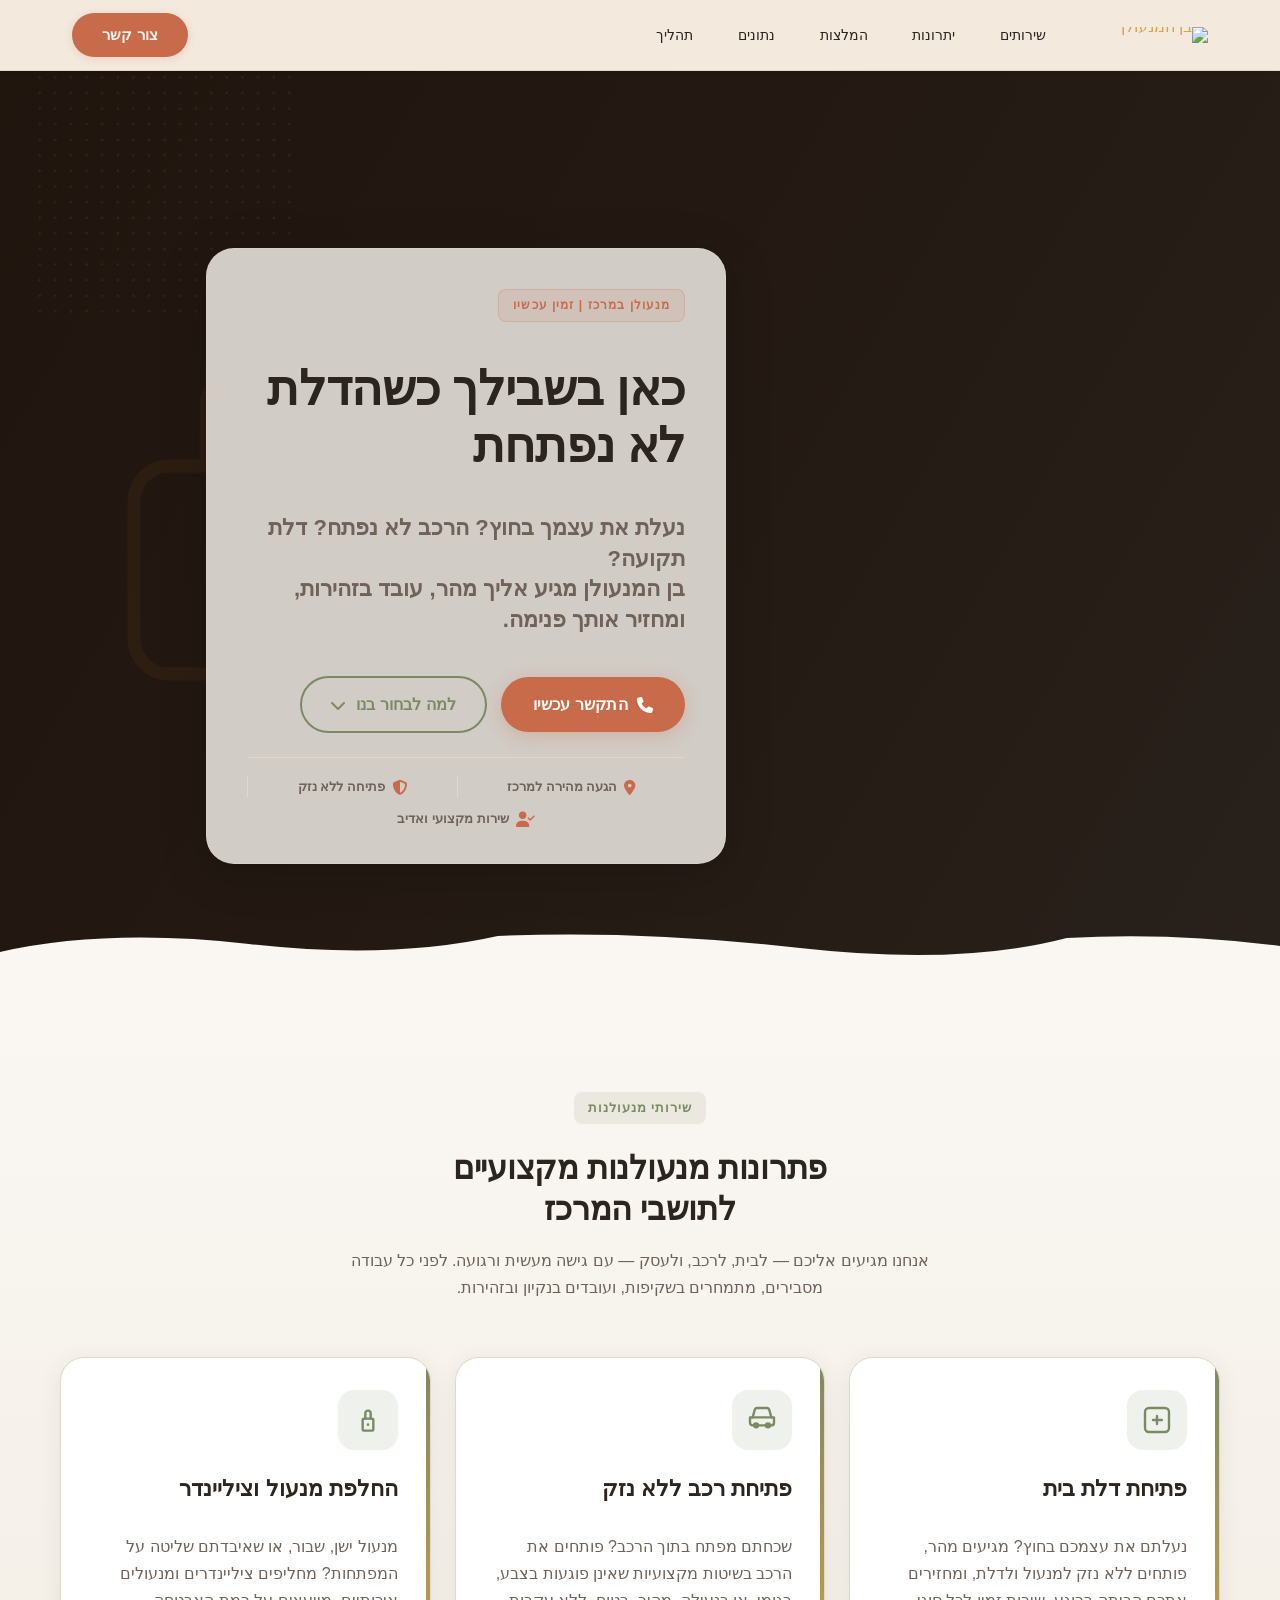
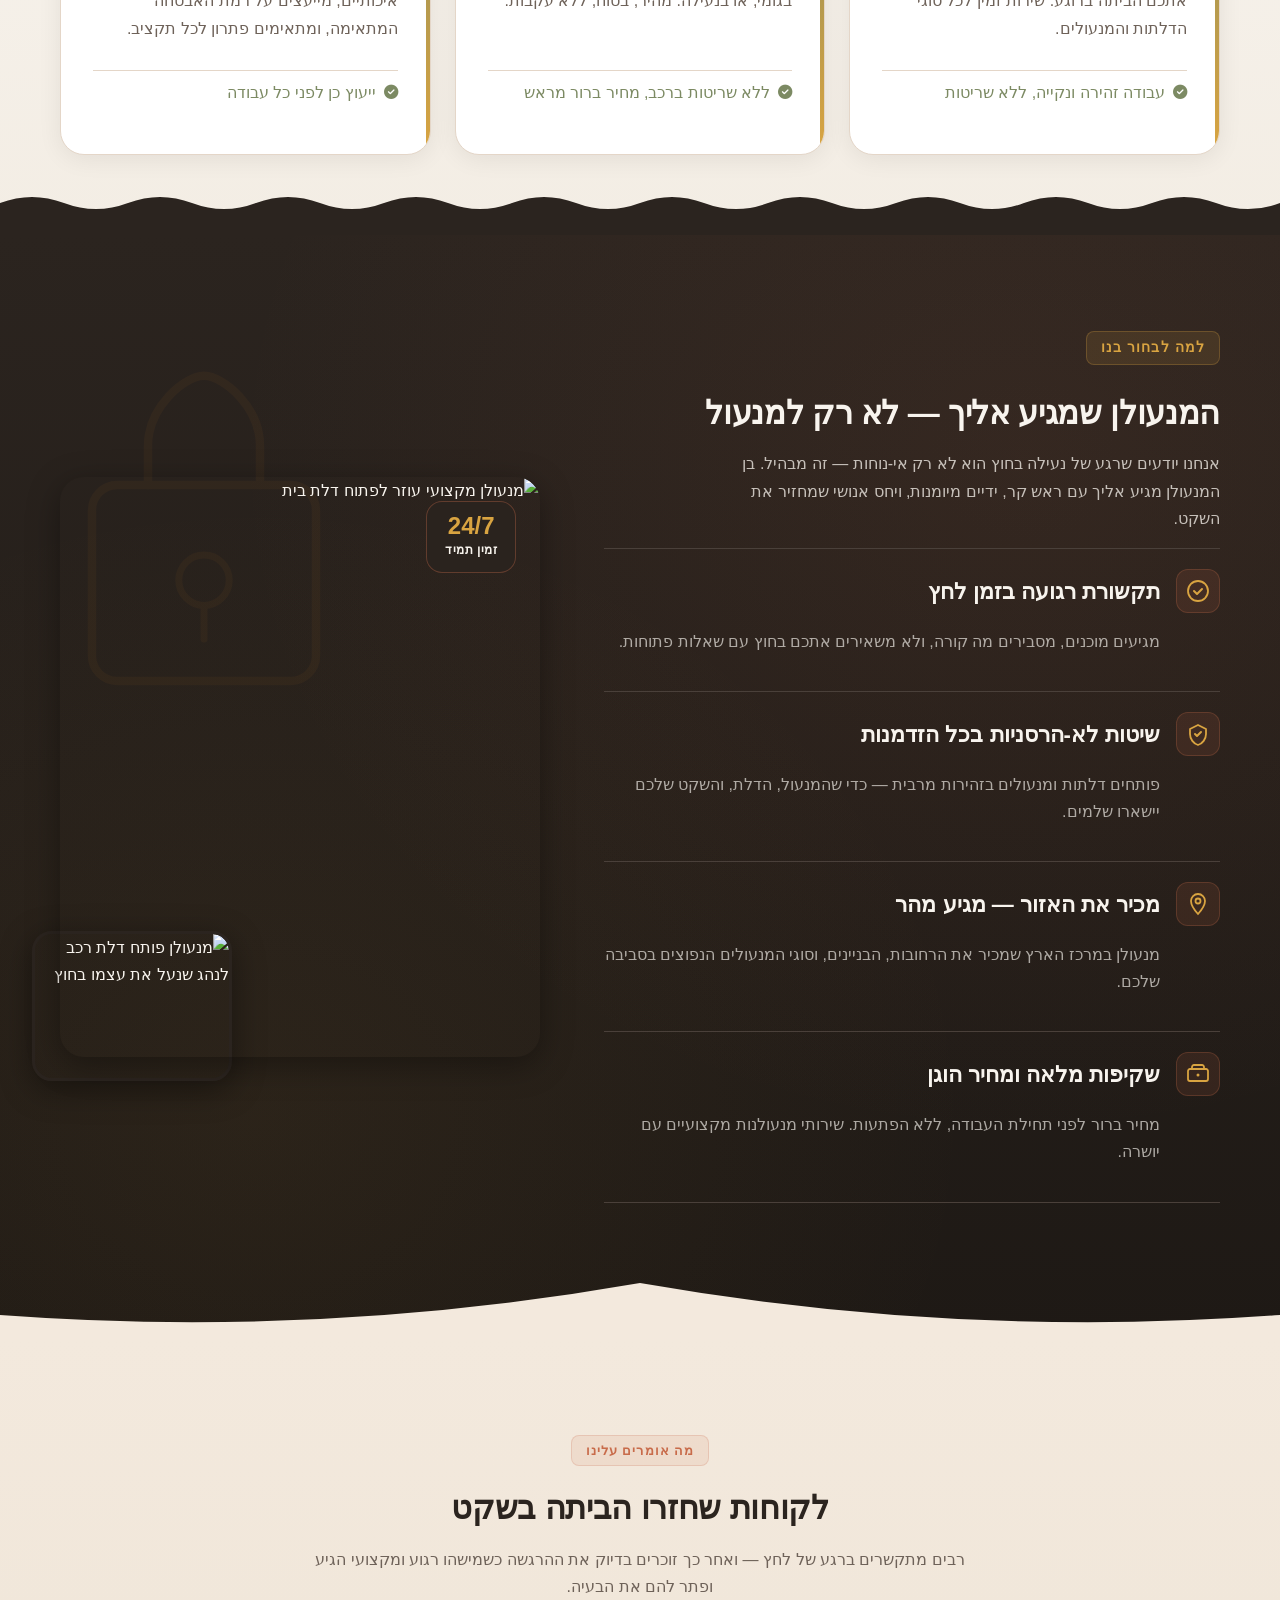
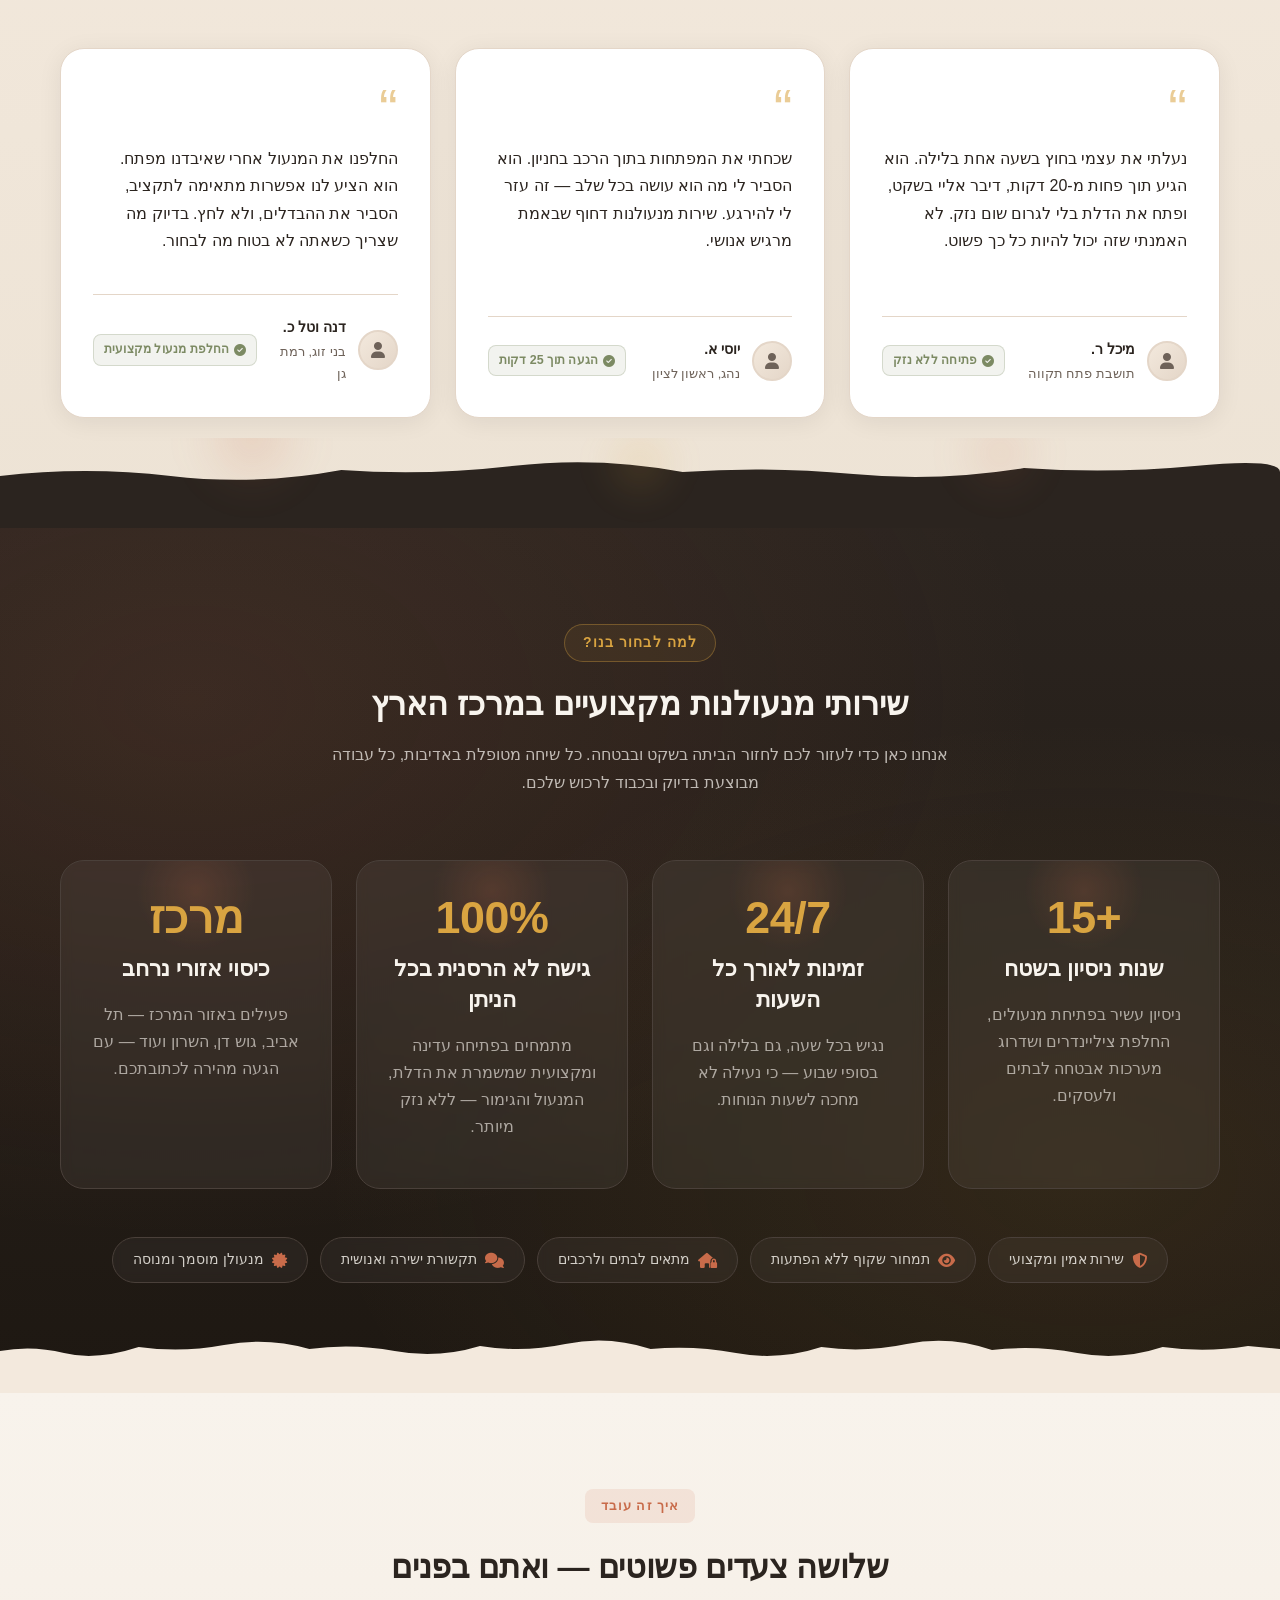
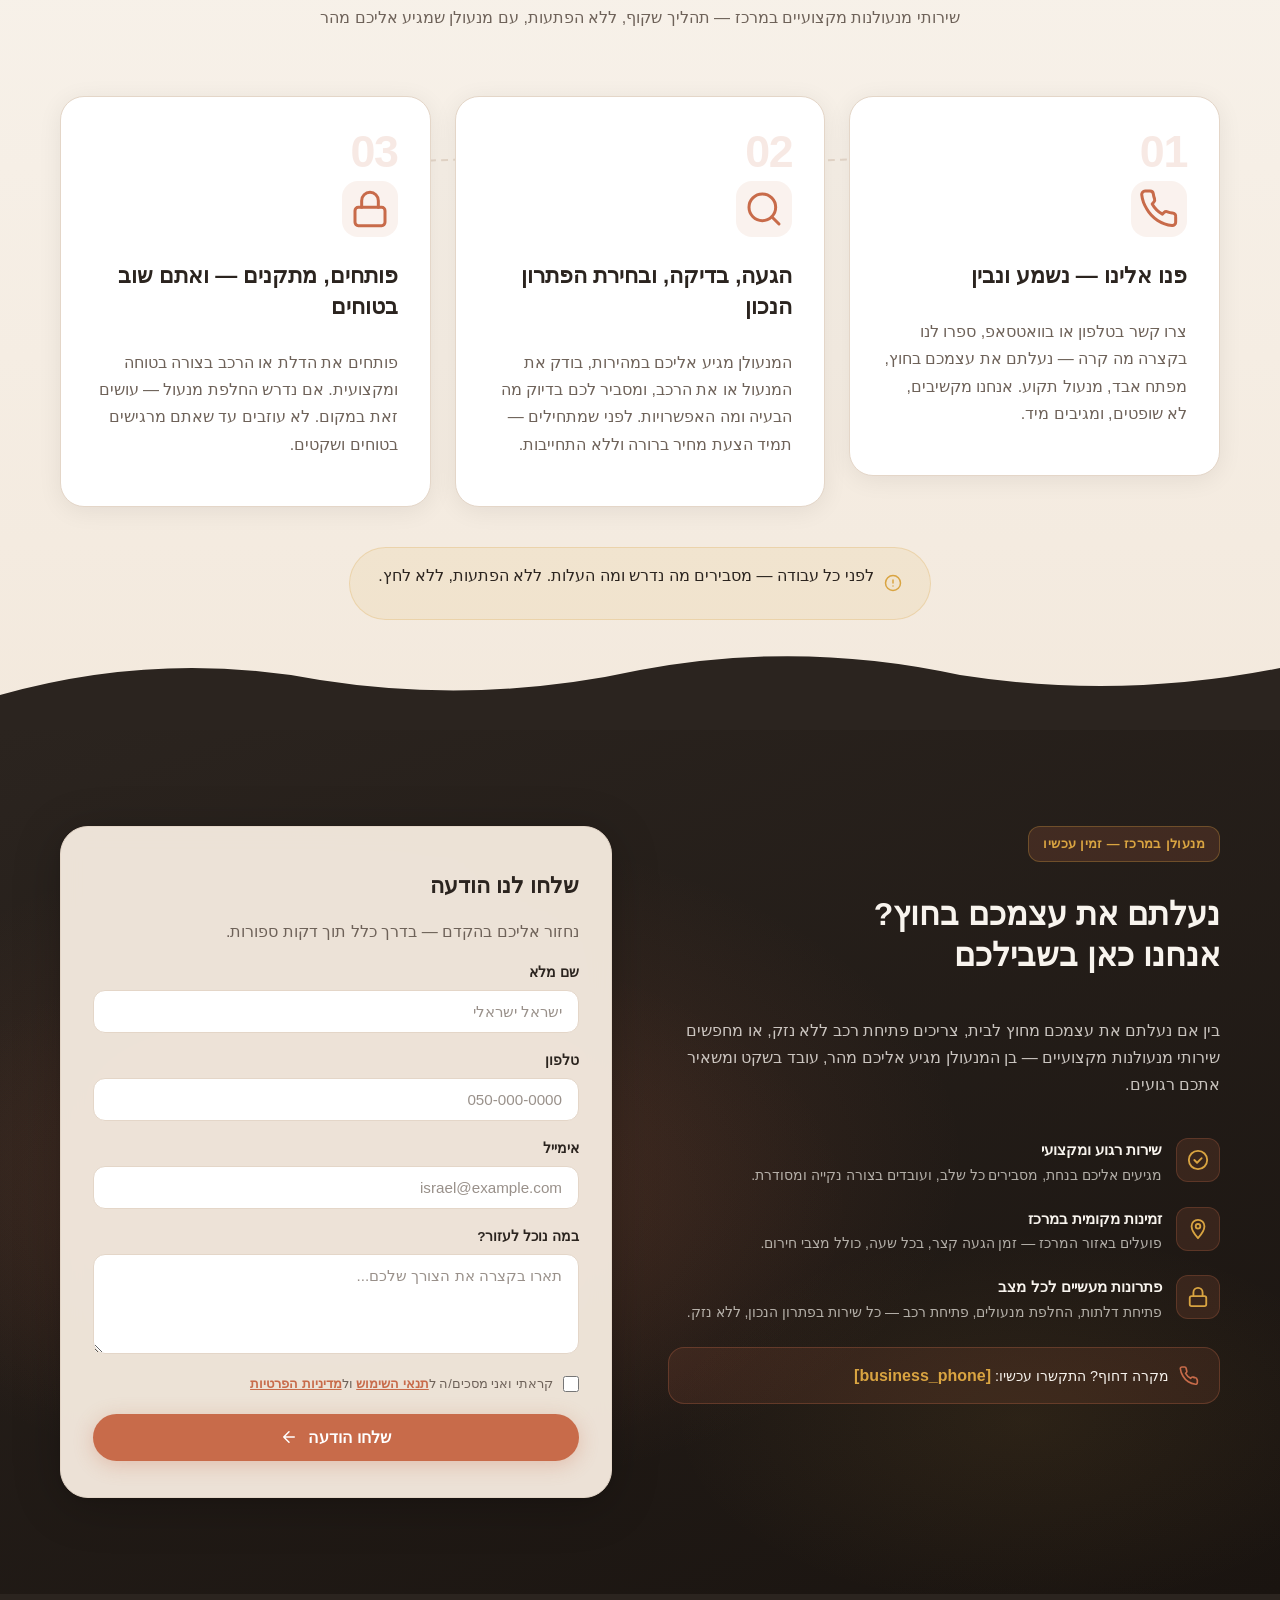
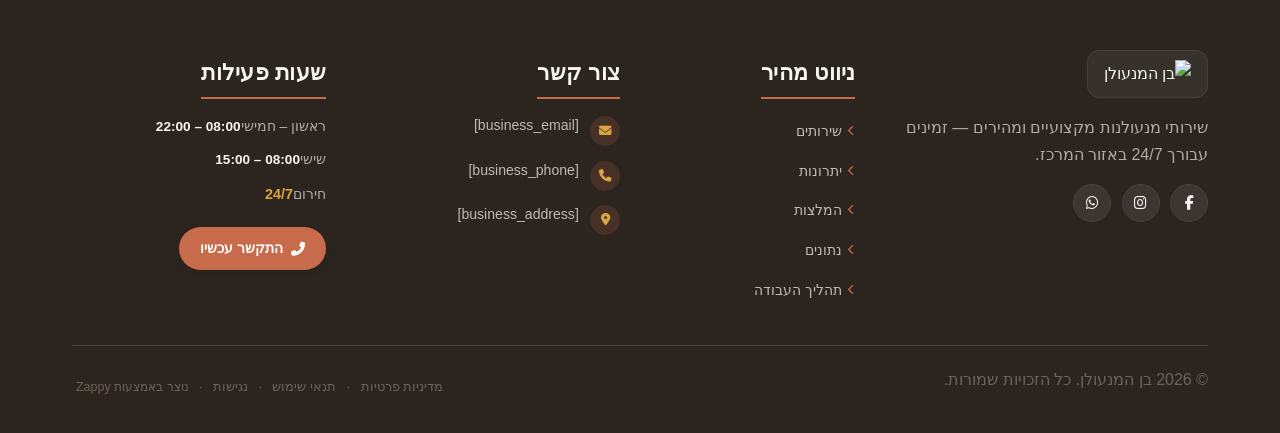
==== commit b0912436: "Incremental sync: 1 page(s) — content_alignment" ====
--- a/public/index.html
+++ b/public/index.html
@@ -768,10 +768,10 @@
 </script>
   
   <main>
-    <section class="index-hero-section" data-layout-spec="בית-hero" dir="rtl" data-hero-type="fullscreen-scrim">
+    <section class="index-hero-section" data-layout-spec="בית-hero" dir="rtl" data-hero-type="fullscreen-scrim" id="index-hero-section" data-zappy-content-align="lower-mid-left">
   <!-- Background Image -->
   <div class="index-hero-bg">
-    <img data-hero-bg="true" data-placeholder="index-hero-image-1" data-context="Warm cinematic lifestyle photo of a friendly Israeli locksmith in casual professional attire helping a family at their front door in natural daylight, soft background blur, central Israel suburban neighborhood, calm reassuring mood, golden hour light, wide angle showing the door and locksmith at work" width="1200" height="700" src="/assets/site-index-hero-image-1.webp" alt="מנעולן מקצועי עוזר ללקוח בפתיחת דלת בית">
+    <img data-hero-bg="true" data-placeholder="index-hero-image-1" data-context="Warm cinematic lifestyle photo of a friendly Israeli locksmith in casual professional attire helping a family at their front door in natural daylight, soft background blur, central Israel suburban neighborhood, calm reassuring mood, golden hour light, wide angle showing the door and locksmith at work" width="1200" height="700" src="/assets/site-index-hero-image-1.webp" alt="מנעולן מקצועי עוזר ללקוח בפתיחת דלת בית" data-hero-background="true" data-element-type="image" data-element-id="img-1777817685230-7dzy8imw3">
   </div>
 
   <!-- Scrim Overlay -->
@@ -796,22 +796,22 @@
   </svg>
 
   <!-- Hero Content Container -->
-  <div class="index-hero-container">
+  <div class="index-hero-container" data-zappy-align-target="true" style="">
     <div class="index-hero-card">
       <!-- Card Content -->
       <div class="index-hero-text">
-        <span class="index-hero-label">מנעולן במרכז | זמין עכשיו</span>
-        <h1 class="index-hero-h1">כאן בשבילך כשהדלת<br>לא נפתחת</h1>
+        <p class="zappy-editable"><span class="index-hero-label">מנעולן במרכז | זמין עכשיו</span>
+        </p><h1 class="index-hero-h1">כאן בשבילך כשהדלת<br>לא נפתחת</h1>
         <h3 class="index-hero-subtitle">נעלת את עצמך בחוץ? הרכב לא נפתח? דלת תקועה?<br>בן המנעולן מגיע אליך מהר, עובד בזהירות, ומחזיר אותך פנימה.</h3>
       </div>
 
       <!-- CTAs -->
       <div class="index-hero-ctas">
-        <a href="tel:[business_phone]" class="index-hero-btn-primary">
+        <a href="tel:[business_phone]" class="index-hero-btn-primary" data-element-type="button" data-element-id="btn-1777817685225-attr6p5ar" data-native-element="true">
           <i class="fa fa-phone"></i>
           <span>התקשר עכשיו</span>
         </a>
-        <a href="#services" class="index-hero-btn-secondary">
+        <a href="#services" class="index-hero-btn-secondary" data-element-type="button" data-element-id="btn-1777817685225-kmg7rhdpw" data-native-element="true">
           <span>למה לבחור בנו</span>
           <i class="fa fa-chevron-down"></i>
         </a>
@@ -825,12 +825,12 @@
         </div>
         <div class="index-hero-trust-divider" aria-hidden="true"></div>
         <div class="index-hero-trust-item">
-          <i class="fa fa-shield-alt" aria-hidden="true"></i>
+          <i class="fa fa-shield-alt" aria-hidden="true" data-element-type="icon" data-element-id="icon-1777817685229-8c9l89g41" data-icon-type="fontawesome"></i>
           <span>פתיחה ללא נזק</span>
         </div>
         <div class="index-hero-trust-divider" aria-hidden="true"></div>
         <div class="index-hero-trust-item">
-          <i class="fa fa-user-check" aria-hidden="true"></i>
+          <i class="fa fa-user-check" aria-hidden="true" data-element-type="icon" data-element-id="icon-1777817685229-s77z8p7zo" data-icon-type="fontawesome"></i>
           <span>שירות מקצועי ואדיב</span>
         </div>
       </div>
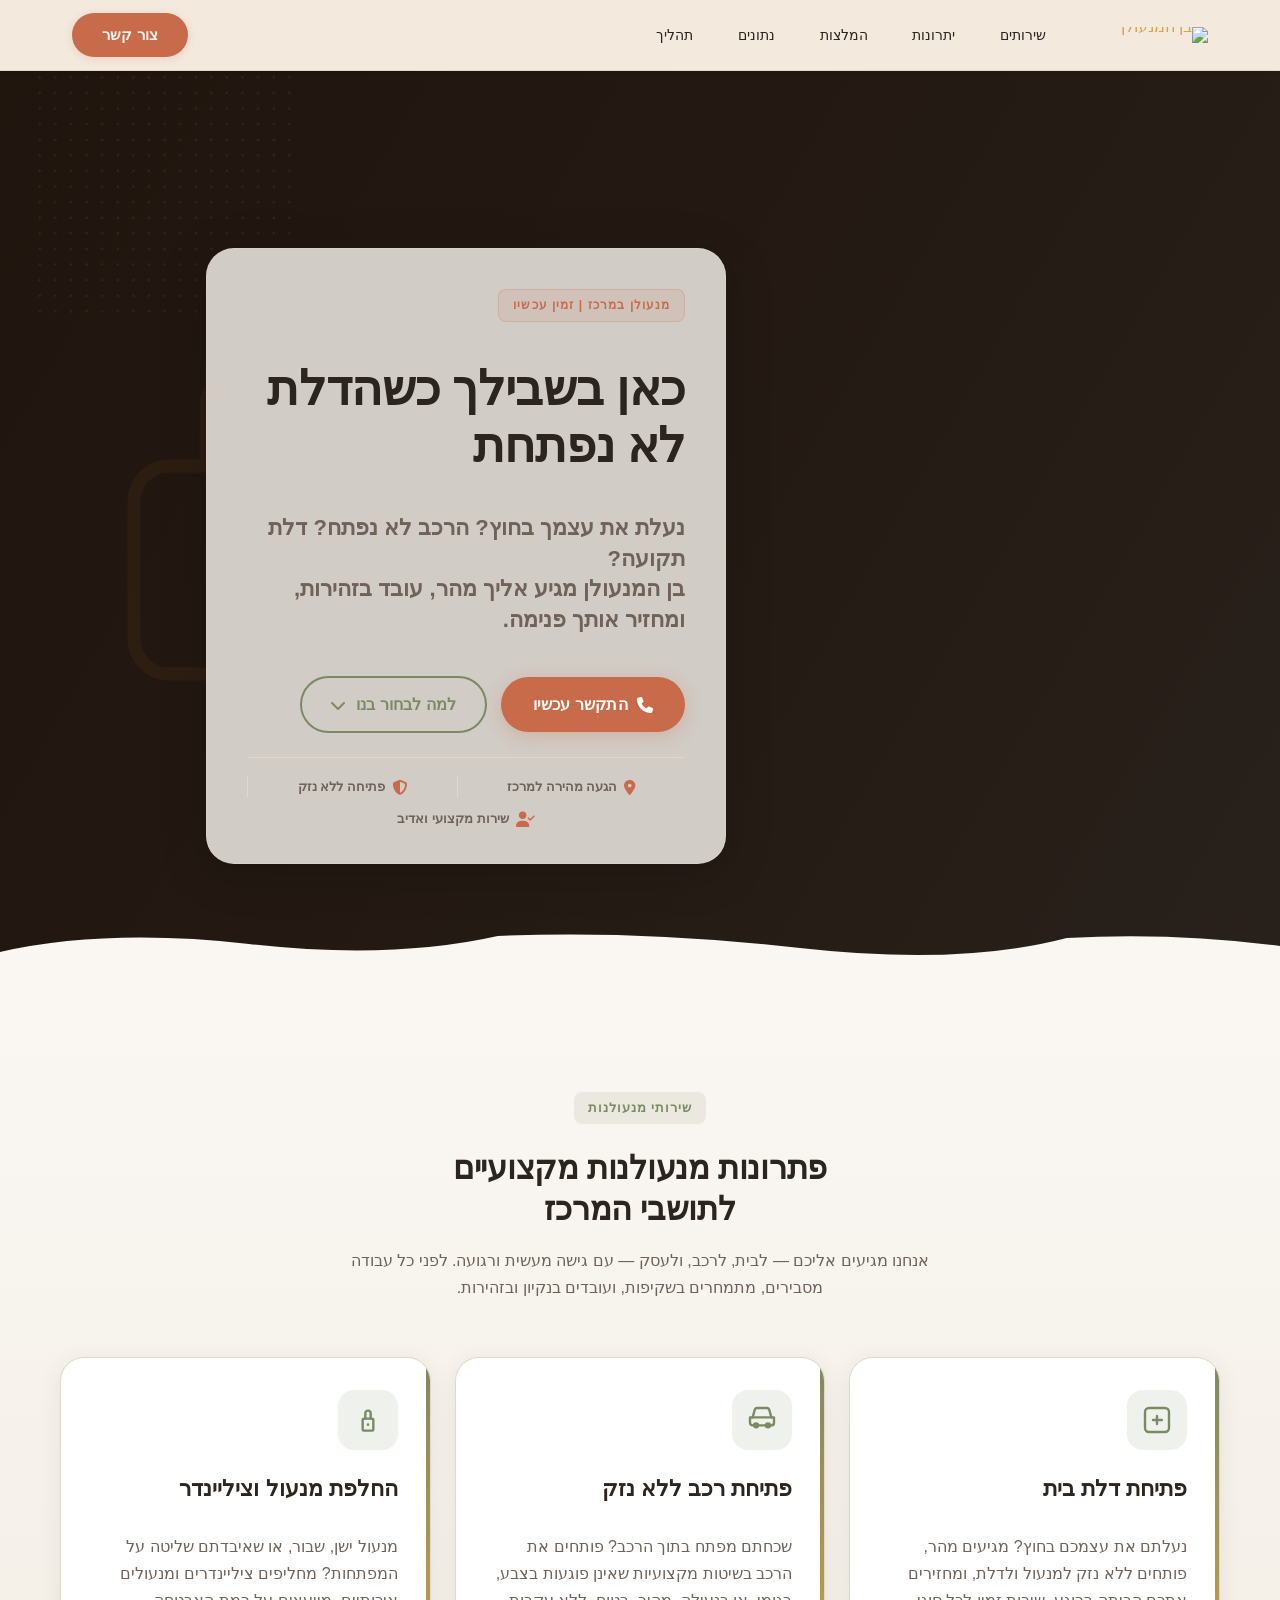
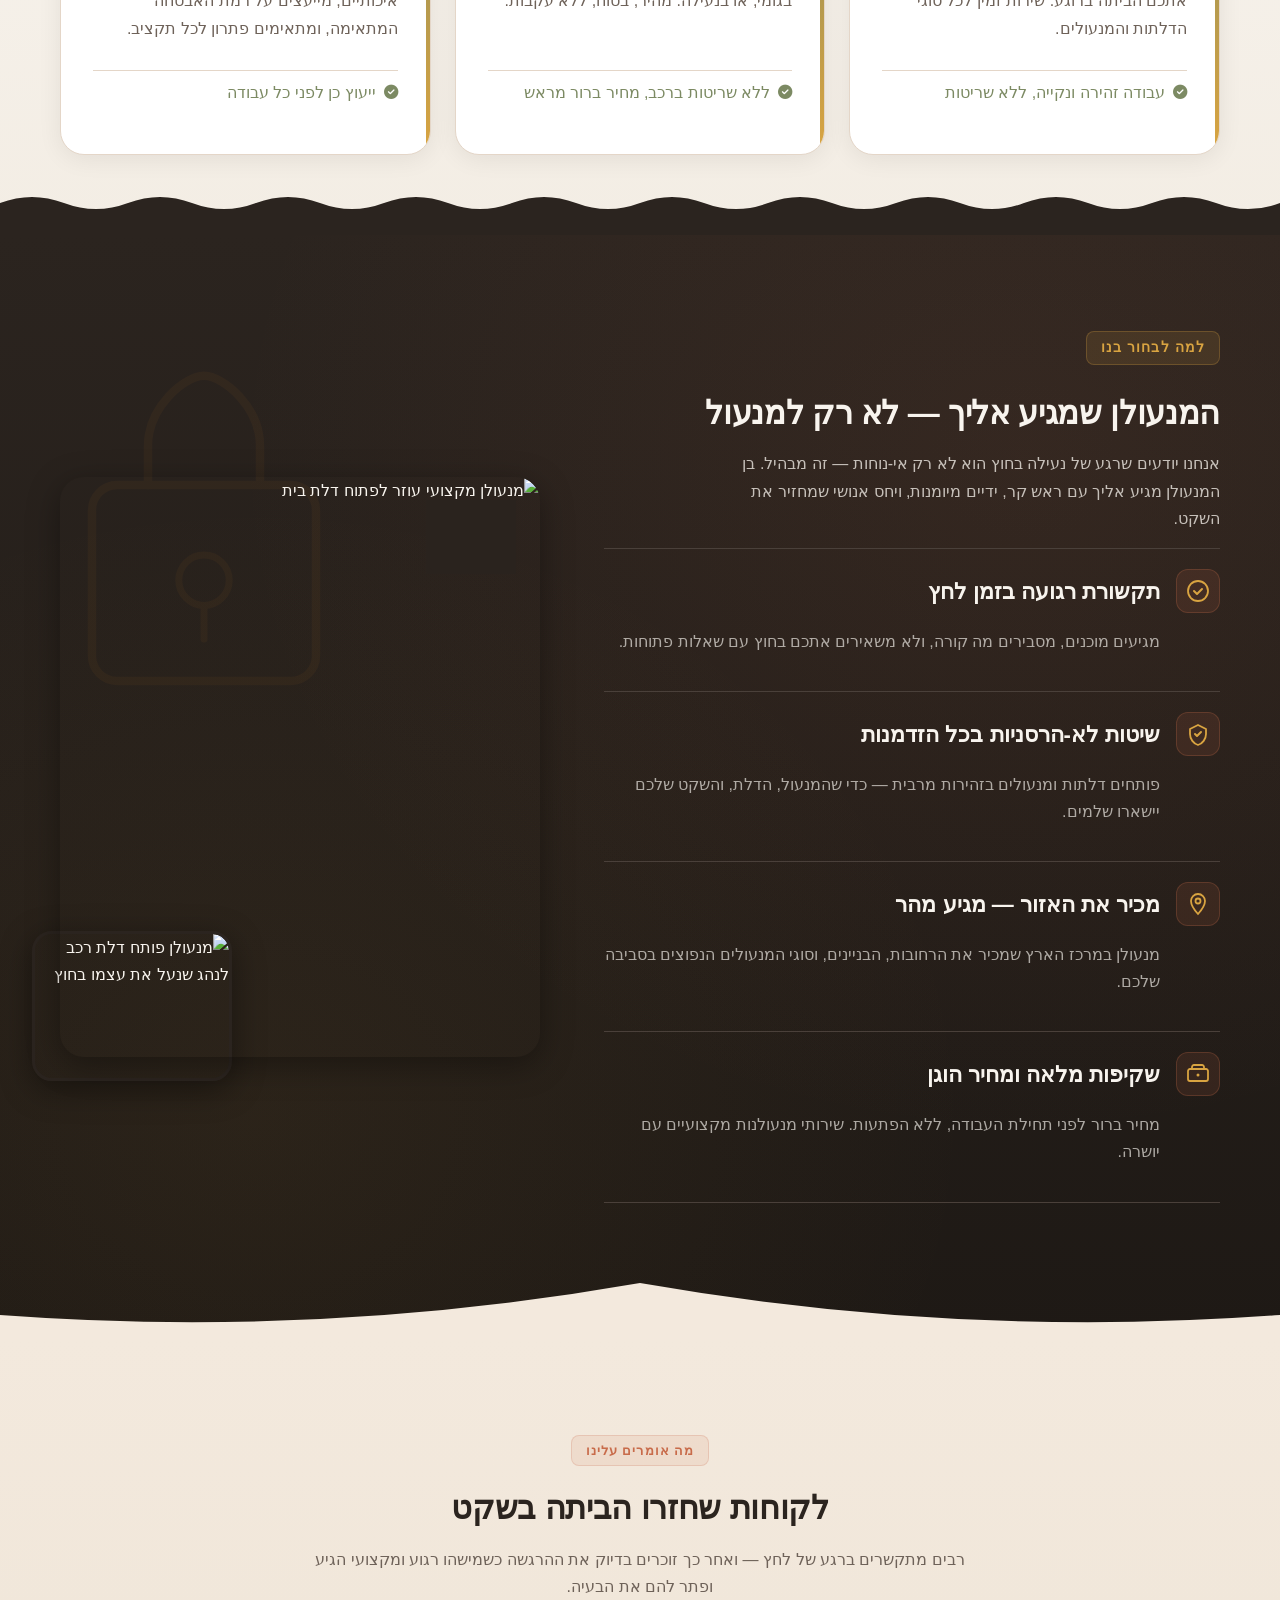
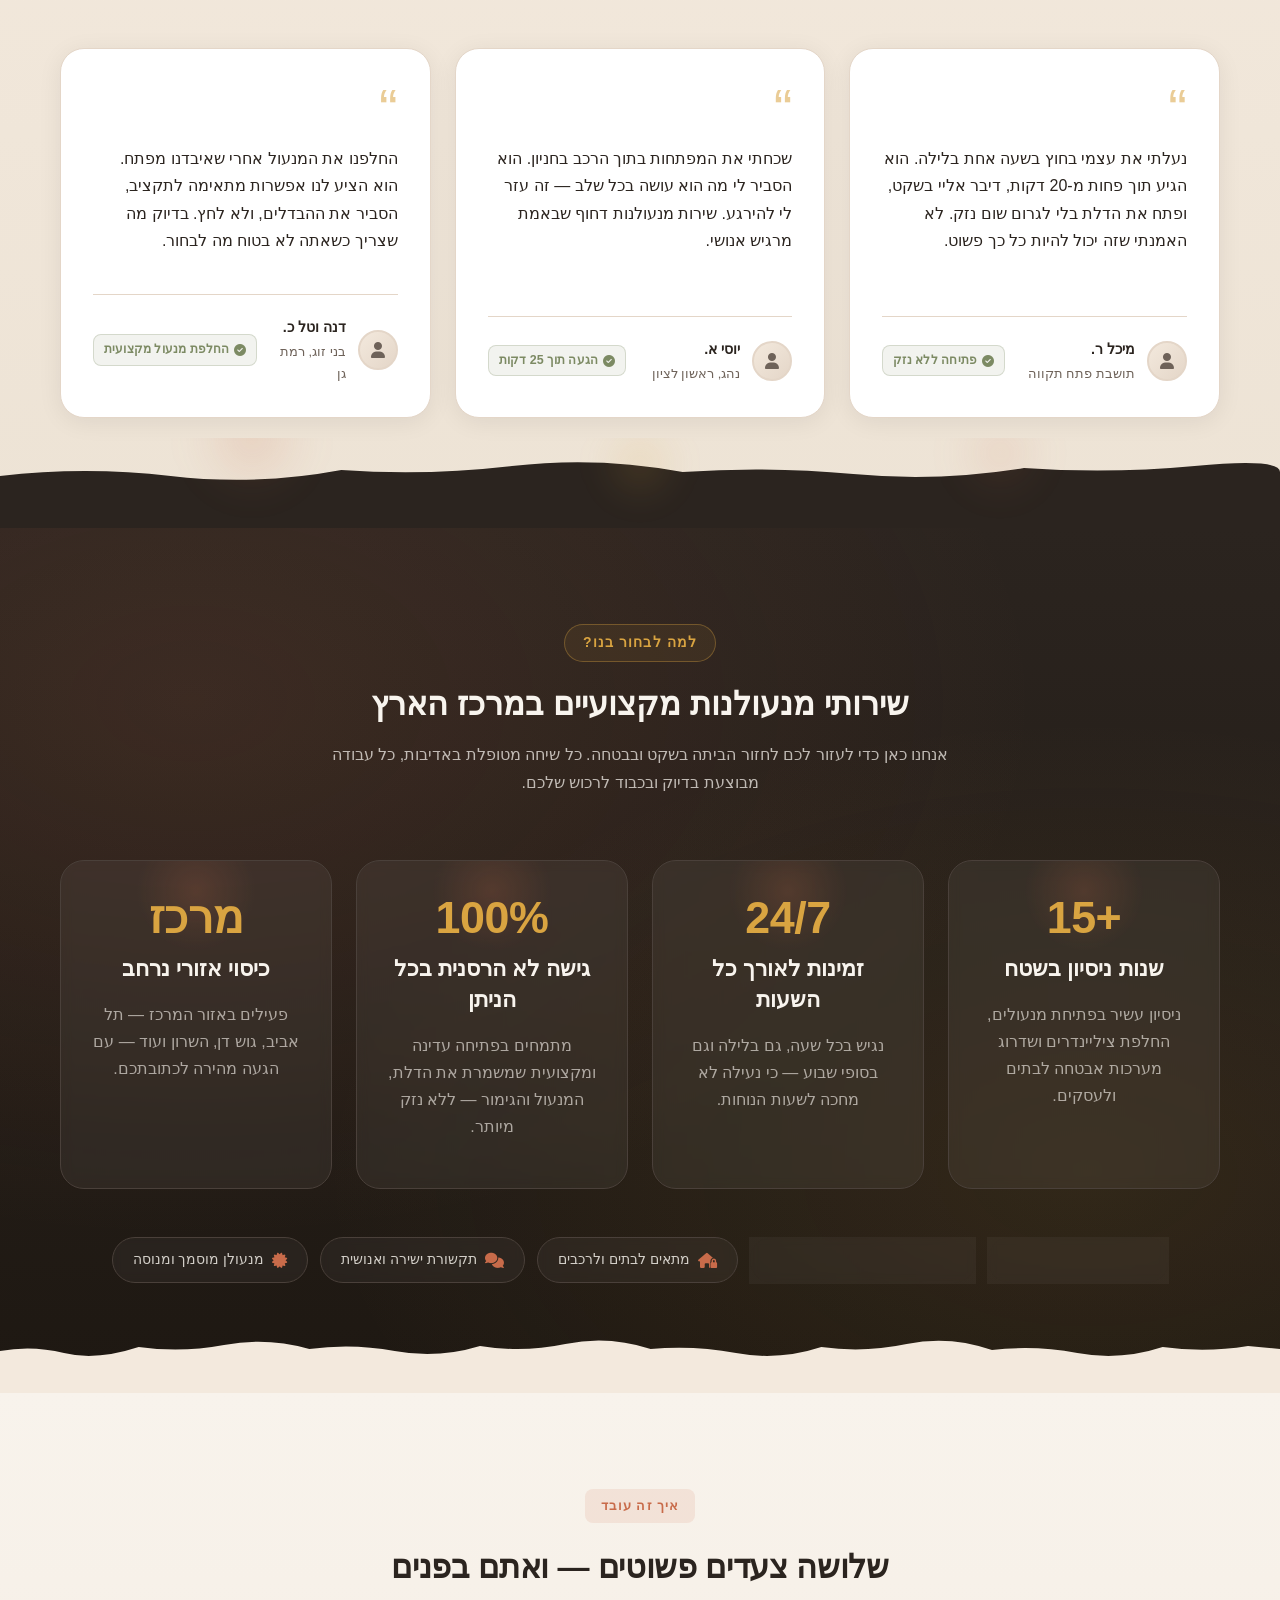
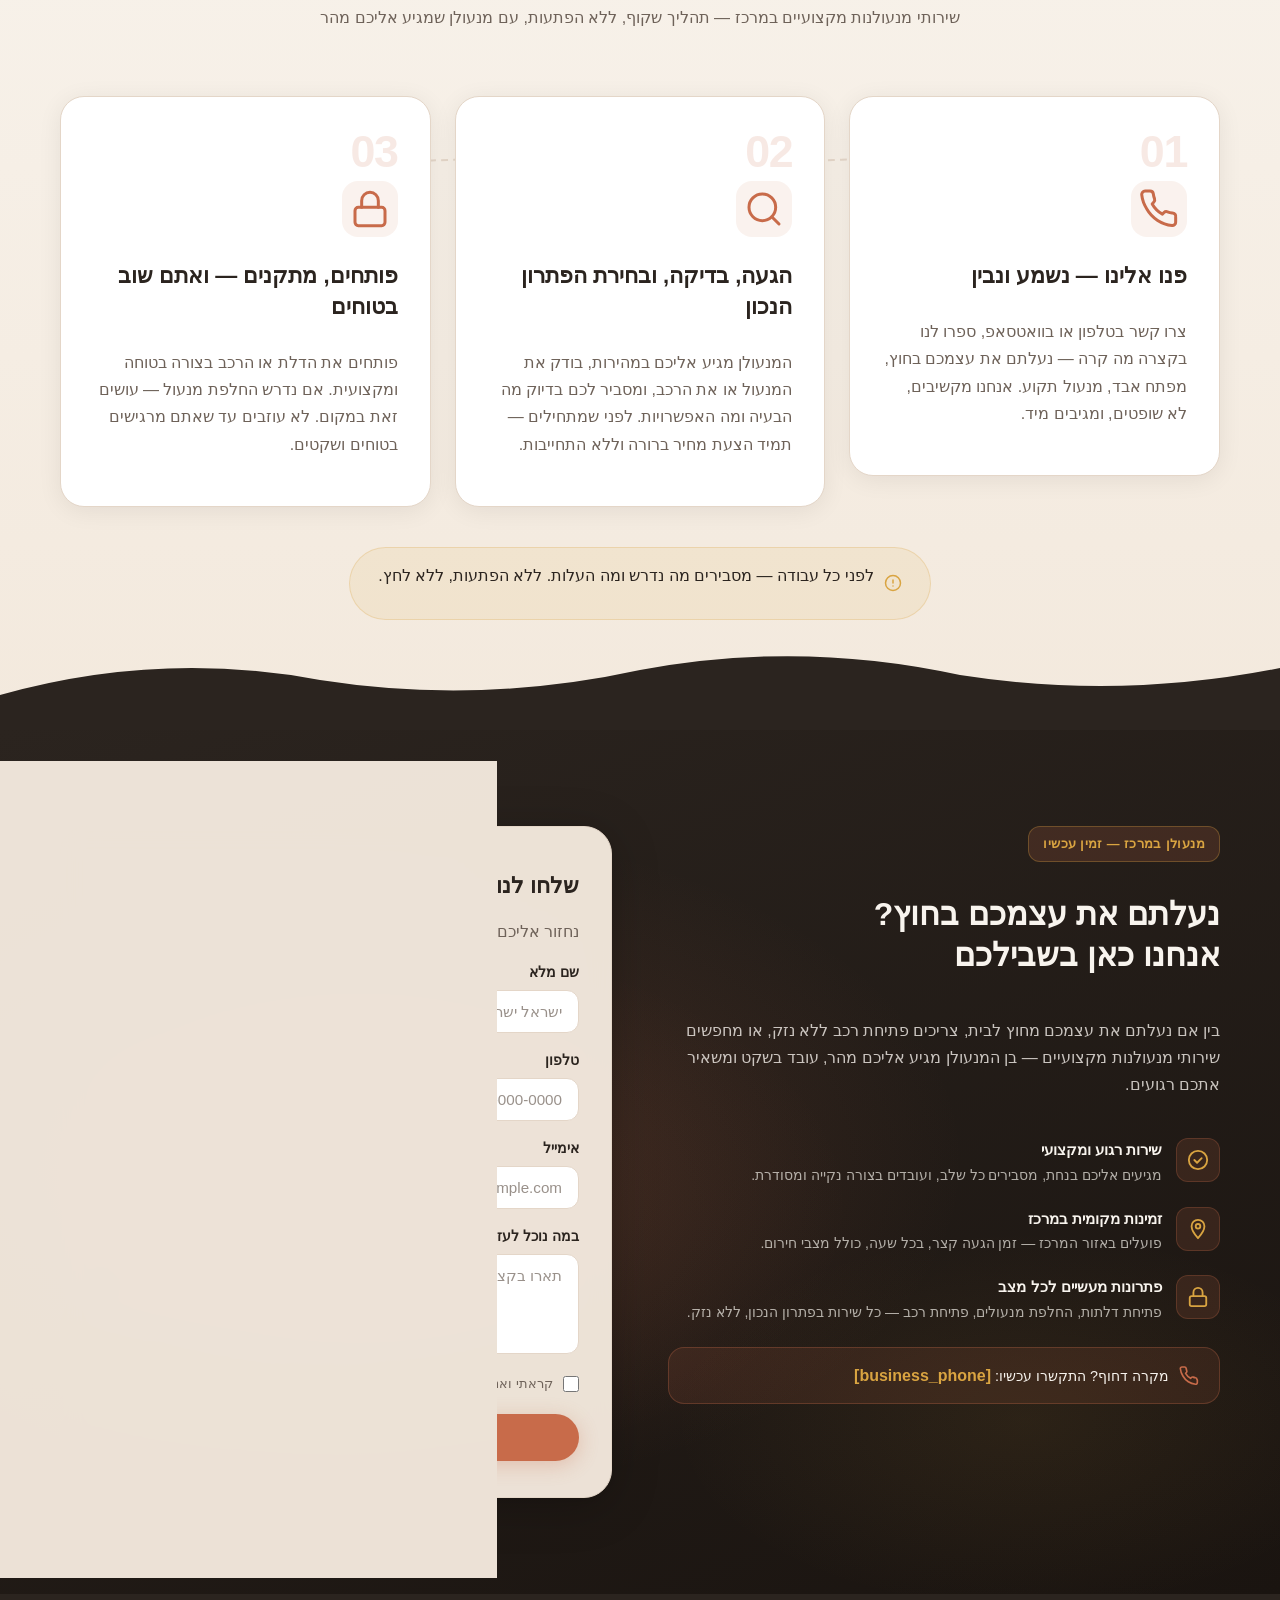
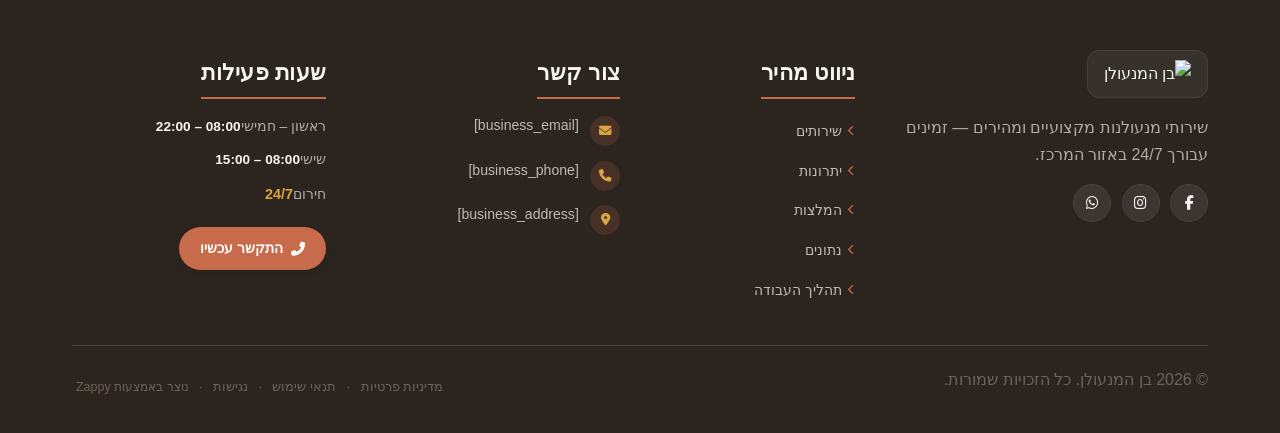
==== commit f484f8ac: "Background sync: Progressive GitHub Sync" ====
--- a/public/index.html
+++ b/public/index.html
@@ -771,7 +771,7 @@
     <section class="index-hero-section" data-layout-spec="בית-hero" dir="rtl" data-hero-type="fullscreen-scrim" id="index-hero-section" data-zappy-content-align="lower-mid-left">
   <!-- Background Image -->
   <div class="index-hero-bg">
-    <img data-hero-bg="true" data-placeholder="index-hero-image-1" data-context="Warm cinematic lifestyle photo of a friendly Israeli locksmith in casual professional attire helping a family at their front door in natural daylight, soft background blur, central Israel suburban neighborhood, calm reassuring mood, golden hour light, wide angle showing the door and locksmith at work" width="1200" height="700" src="/assets/site-index-hero-image-1.webp" alt="מנעולן מקצועי עוזר ללקוח בפתיחת דלת בית" data-hero-background="true" data-element-type="image" data-element-id="img-1777817685230-7dzy8imw3">
+    <img data-hero-bg="true" data-placeholder="index-hero-image-1" data-context="Warm cinematic lifestyle photo of a friendly Israeli locksmith in casual professional attire helping a family at their front door in natural daylight, soft background blur, central Israel suburban neighborhood, calm reassuring mood, golden hour light, wide angle showing the door and locksmith at work" width="1200" height="700" src="/assets/site-index-hero-image-1-1777817761453-xj482p.webp" alt="מנעולן מקצועי עוזר ללקוח בפתיחת דלת בית" data-hero-background="true" data-element-type="image" data-element-id="img-1777817685230-7dzy8imw3">
   </div>
 
   <!-- Scrim Overlay -->
@@ -796,7 +796,7 @@
   </svg>
 
   <!-- Hero Content Container -->
-  <div class="index-hero-container" data-zappy-align-target="true" style="">
+  <div class="index-hero-container" data-zappy-align-target="true" >
     <div class="index-hero-card">
       <!-- Card Content -->
       <div class="index-hero-text">
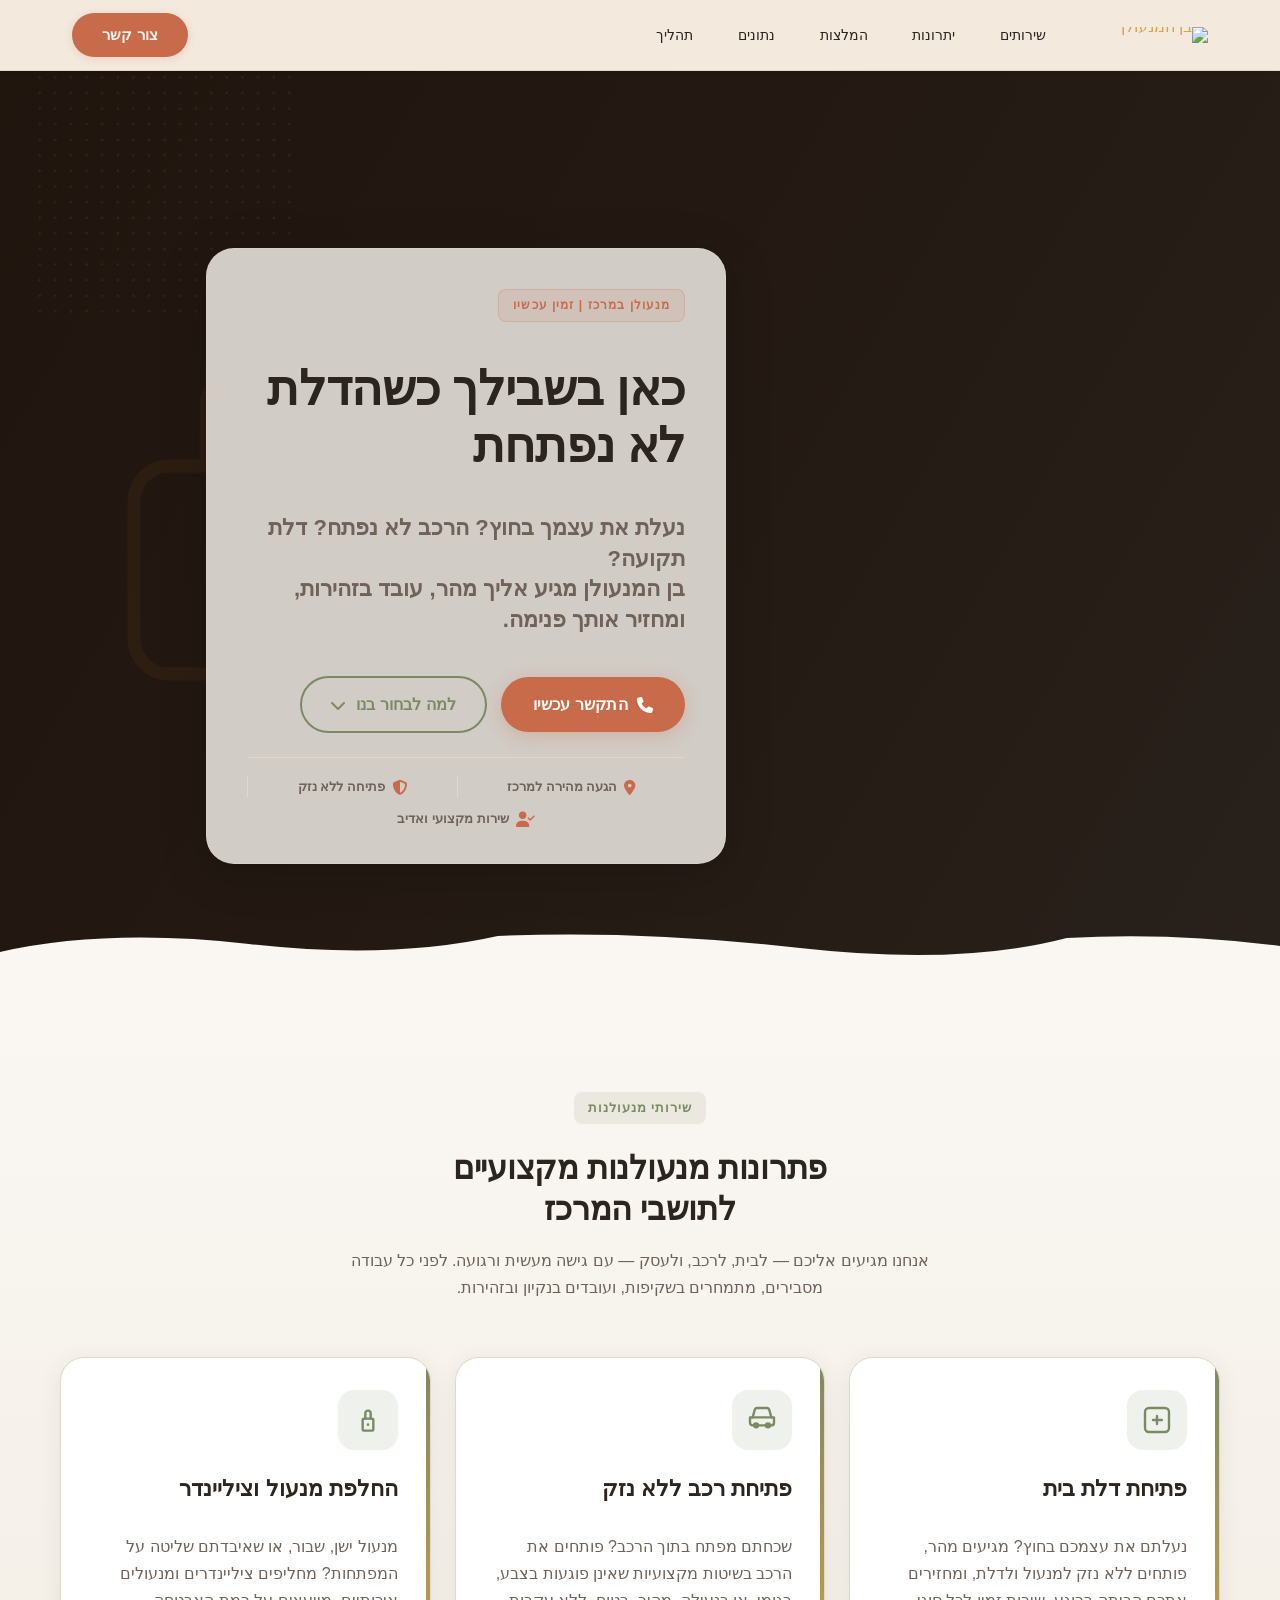
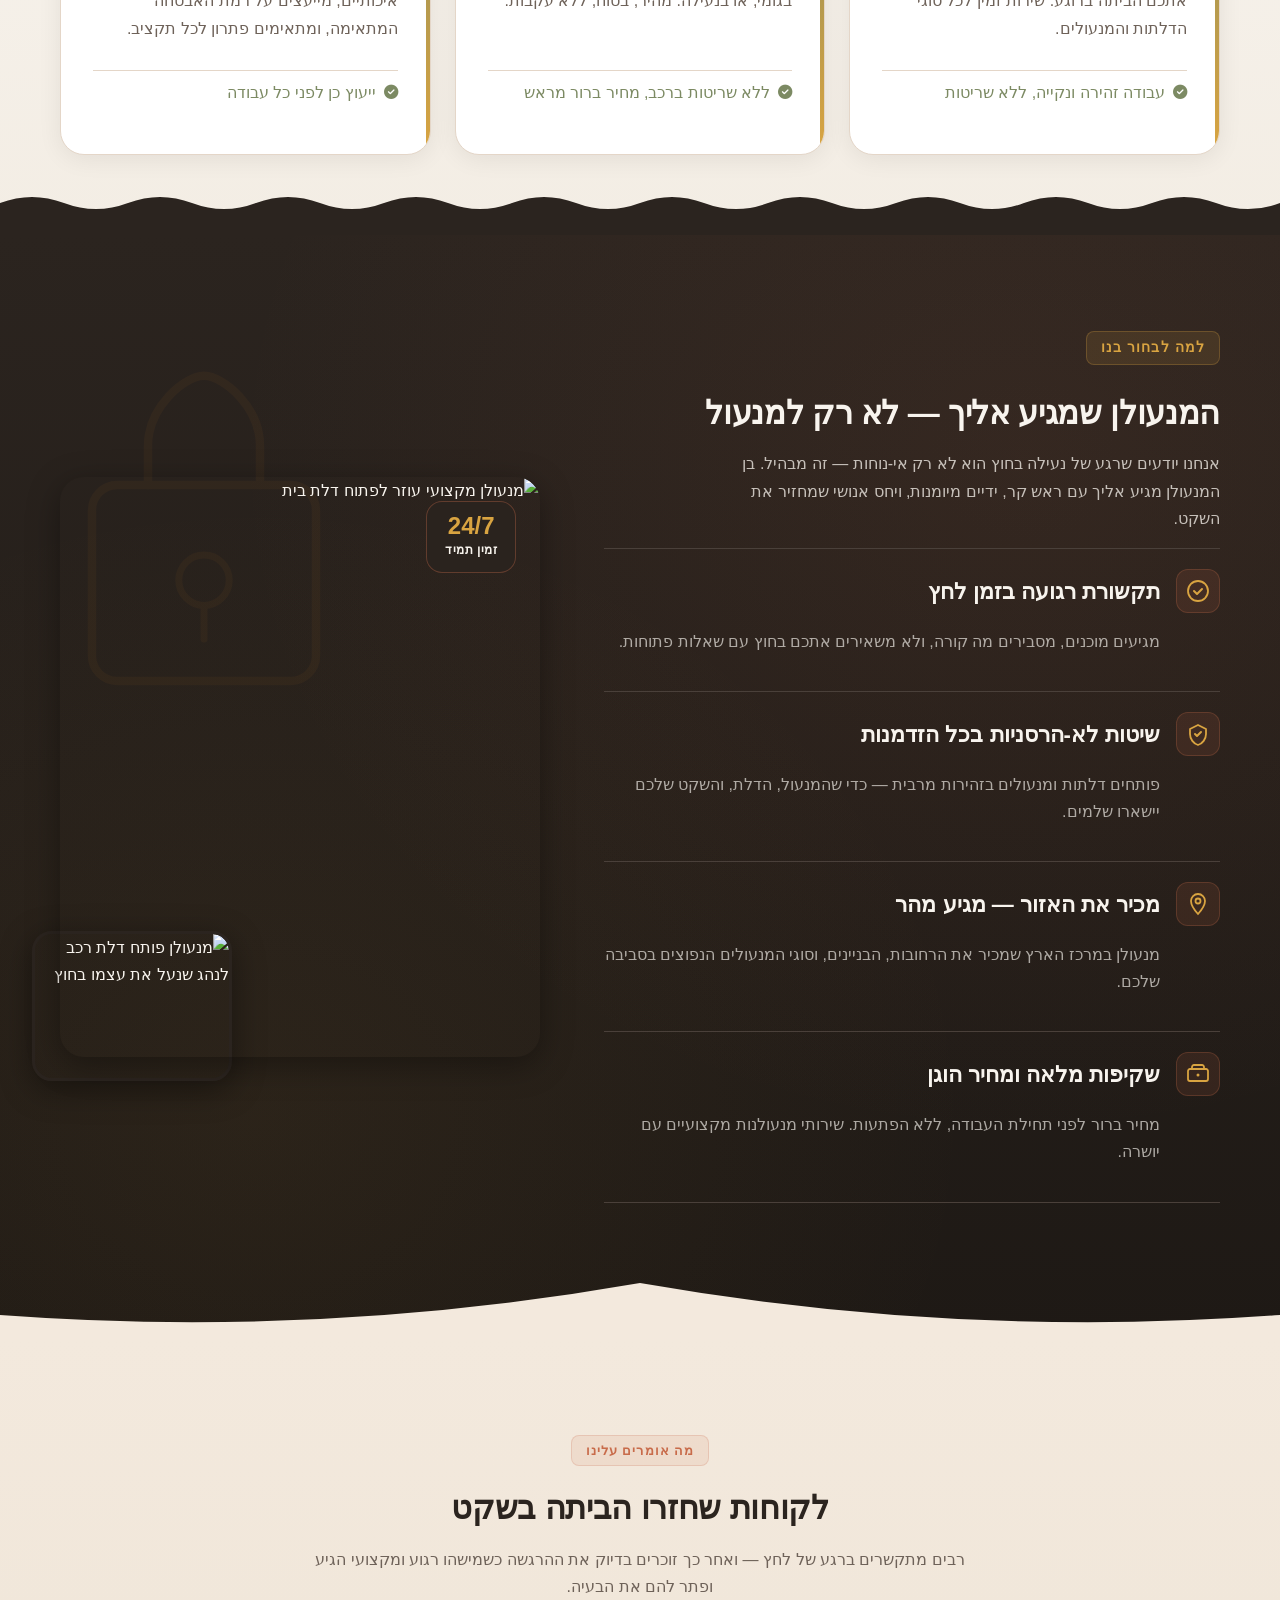
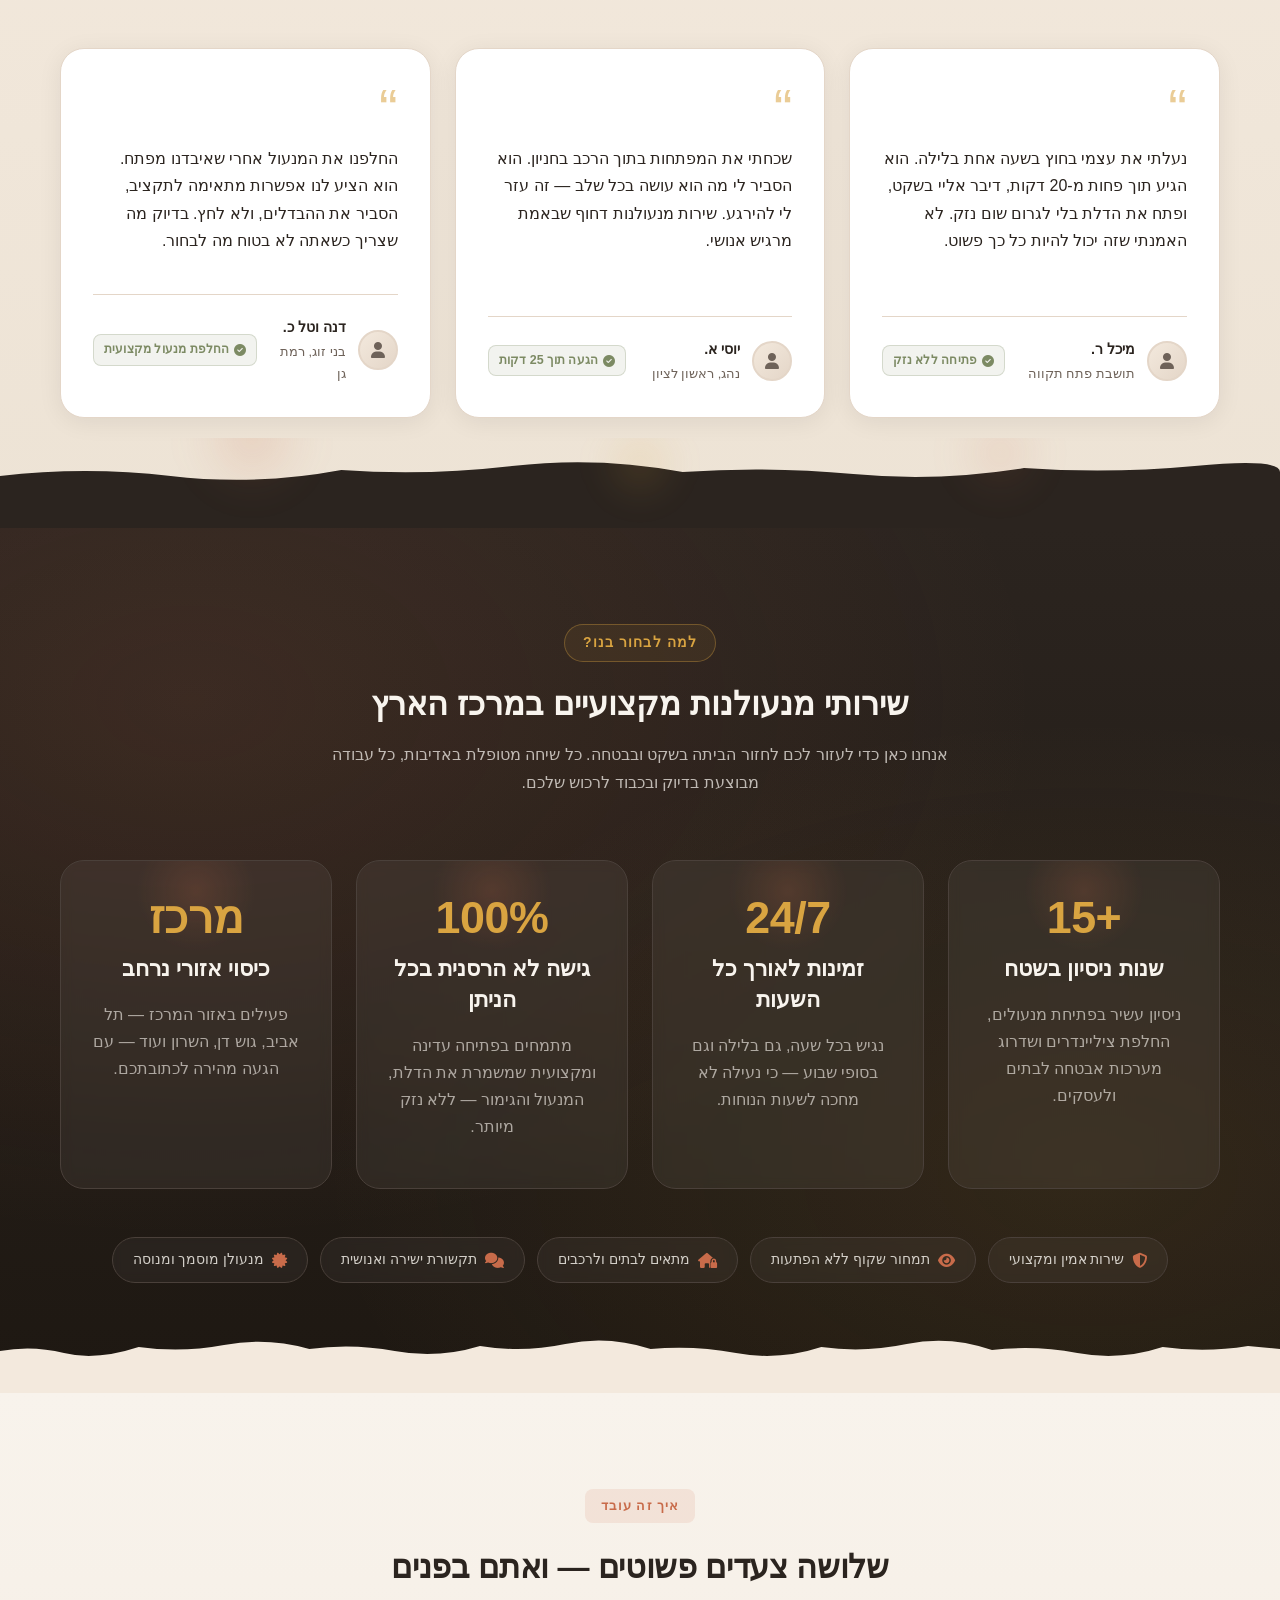
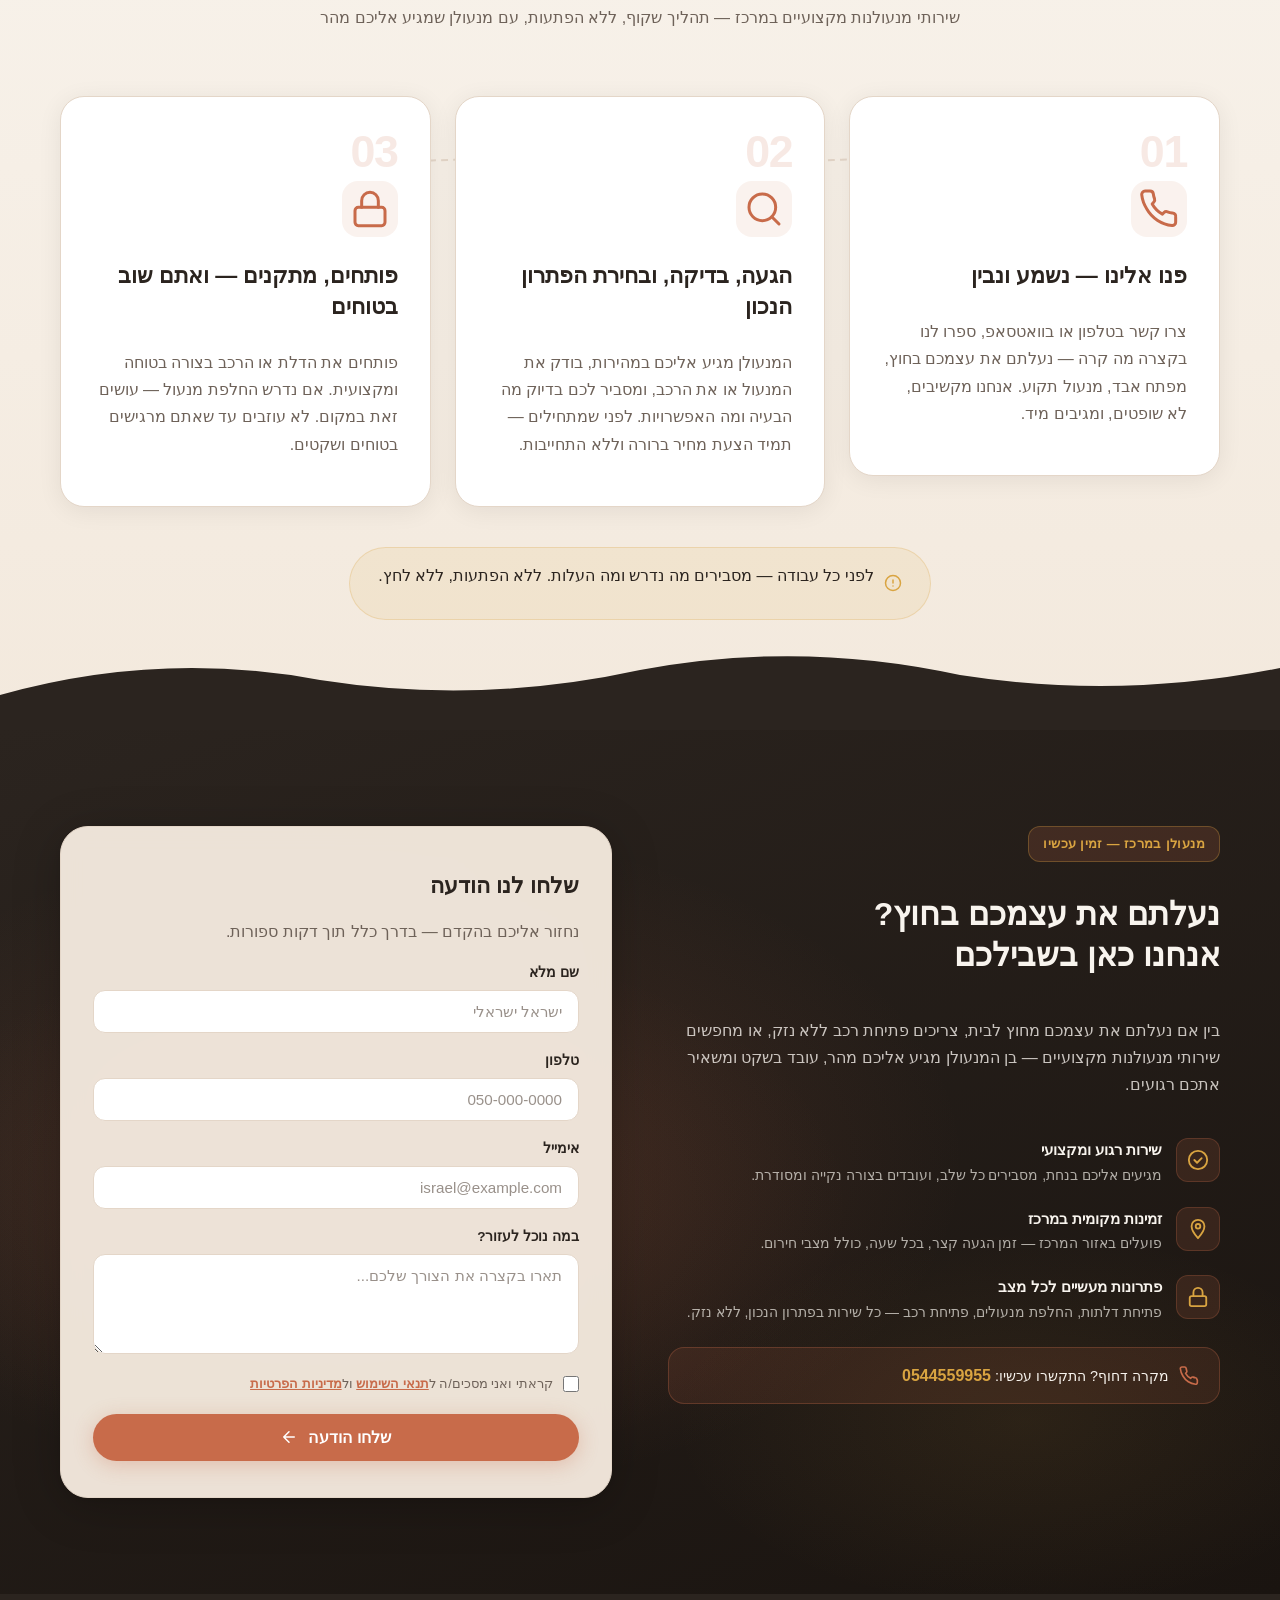
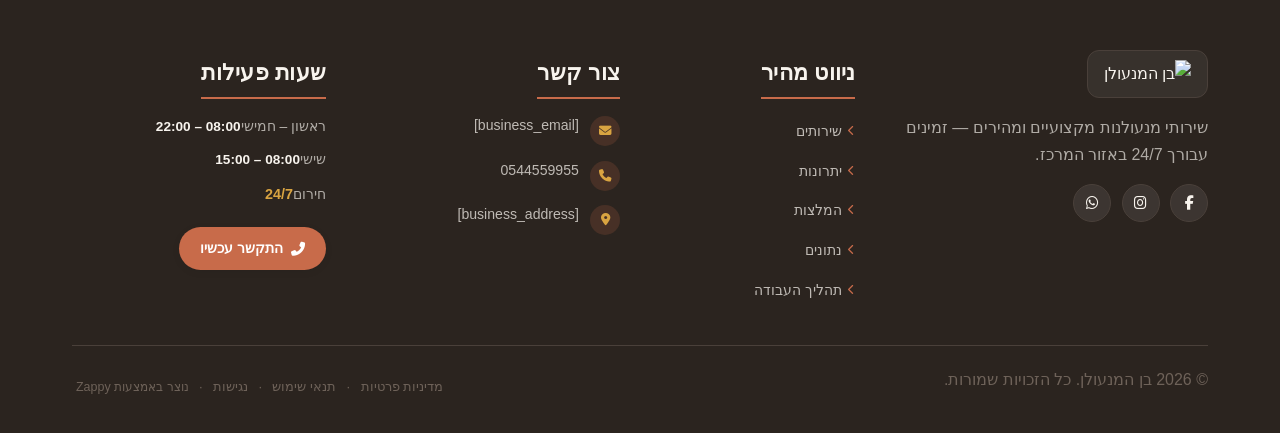
==== commit aa6611ea: "Background sync: Progressive GitHub Sync" ====
--- a/public/index.html
+++ b/public/index.html
@@ -318,7 +318,7 @@
     </svg>
   </button>
 
-  <button class="phone-header-btn" data-phone="[business_phone]" aria-label="Call">
+  <button class="phone-header-btn" data-phone="0544559955" aria-label="Call">
     <svg width="20" height="20" viewBox="0 0 24 24" fill="currentColor">
       <path d="M22 16.92v3a2 2 0 0 1-2.18 2 19.79 19.79 0 0 1-8.63-3.07 19.5 19.5 0 0 1-6-6 19.79 19.79 0 0 1-3.07-8.67A2 2 0 0 1 4.11 2h3a2 2 0 0 1 2 1.72 12.84 12.84 0 0 0 .7 2.81 2 2 0 0 1-.45 2.11L8.09 9.91a16 16 0 0 0 6 6l1.27-1.27a2 2 0 0 1 2.11-.45 12.84 12.84 0 0 0 2.81.7A2 2 0 0 1 22 16.92z"></path>
     </svg>
@@ -721,7 +721,7 @@
         const phoneLinks = document.querySelectorAll('a[href^="tel:"]');
         const phoneNumber = phoneLinks.length > 0 
           ? phoneLinks[0].getAttribute('href').replace('tel:', '')
-          : '[business_phone]';
+          : '0544559955';
         
         window.location.href = 'tel:' + phoneNumber;
         console.log('[Navbar] Phone button clicked');
@@ -807,7 +807,7 @@
 
       <!-- CTAs -->
       <div class="index-hero-ctas">
-        <a href="tel:[business_phone]" class="index-hero-btn-primary" data-element-type="button" data-element-id="btn-1777817685225-attr6p5ar" data-native-element="true">
+        <a href="tel:0544559955" class="index-hero-btn-primary" data-element-type="button" data-element-id="btn-1777817685225-attr6p5ar" data-native-element="true">
           <i class="fa fa-phone"></i>
           <span>התקשר עכשיו</span>
         </a>
@@ -1352,7 +1352,7 @@
           <svg data-element-type="icon" data-icon-type="svg" viewBox="0 0 24 24" fill="none" xmlns="http://www.w3.org/2000/svg" width="20" height="20">
             <path d="M22 16.92v3a2 2 0 0 1-2.18 2 19.79 19.79 0 0 1-8.63-3.07A19.5 19.5 0 0 1 4.69 12a19.79 19.79 0 0 1-3.07-8.67A2 2 0 0 1 3.6 1.18h3a2 2 0 0 1 2 1.72c.127.96.361 1.903.7 2.81a2 2 0 0 1-.45 2.11L7.91 8.76a16 16 0 0 0 6 6l.95-.95a2 2 0 0 1 2.11-.45c.907.339 1.85.573 2.81.7a2 2 0 0 1 1.72 2.02z" stroke="currentColor" stroke-width="2" stroke-linecap="round" stroke-linejoin="round"></path>
           </svg>
-          <span>מקרה דחוף? התקשרו עכשיו: <a href="tel:[business_phone]" class="index-contact-section__phone-link">[business_phone]</a></span>
+          <span>מקרה דחוף? התקשרו עכשיו: <a href="tel:0544559955" class="index-contact-section__phone-link">0544559955</a></span>
         </div>
       </div>
 
@@ -1441,7 +1441,7 @@
           </li>
           <li>
             <span class="contact-icon"><i class="fas fa-phone"></i></span>
-            <span class="contact-text"><a href="tel:[business_phone]">[business_phone]</a></span>
+            <span class="contact-text"><a href="tel:0544559955">0544559955</a></span>
           </li>
           <li><a href="/"><span class="contact-icon"><i class="fas fa-map-marker-alt"></i></span>
             <span class="contact-text">[business_address]</span></a></li>
@@ -1456,7 +1456,7 @@
           <li><a href="/"><span class="hours-day">שישי</span><span class="hours-time">08:00 – 15:00</span></a></li>
           <li><a href="/"><span class="hours-day">חירום</span><span class="hours-time hours-emergency">24/7</span></a></li>
         </ul>
-        <a href="tel:[business_phone]" class="footer-cta-btn"><i class="fas fa-phone-alt"></i> התקשר עכשיו</a>
+        <a href="tel:0544559955" class="footer-cta-btn"><i class="fas fa-phone-alt"></i> התקשר עכשיו</a>
       </div>
 
     </div>
